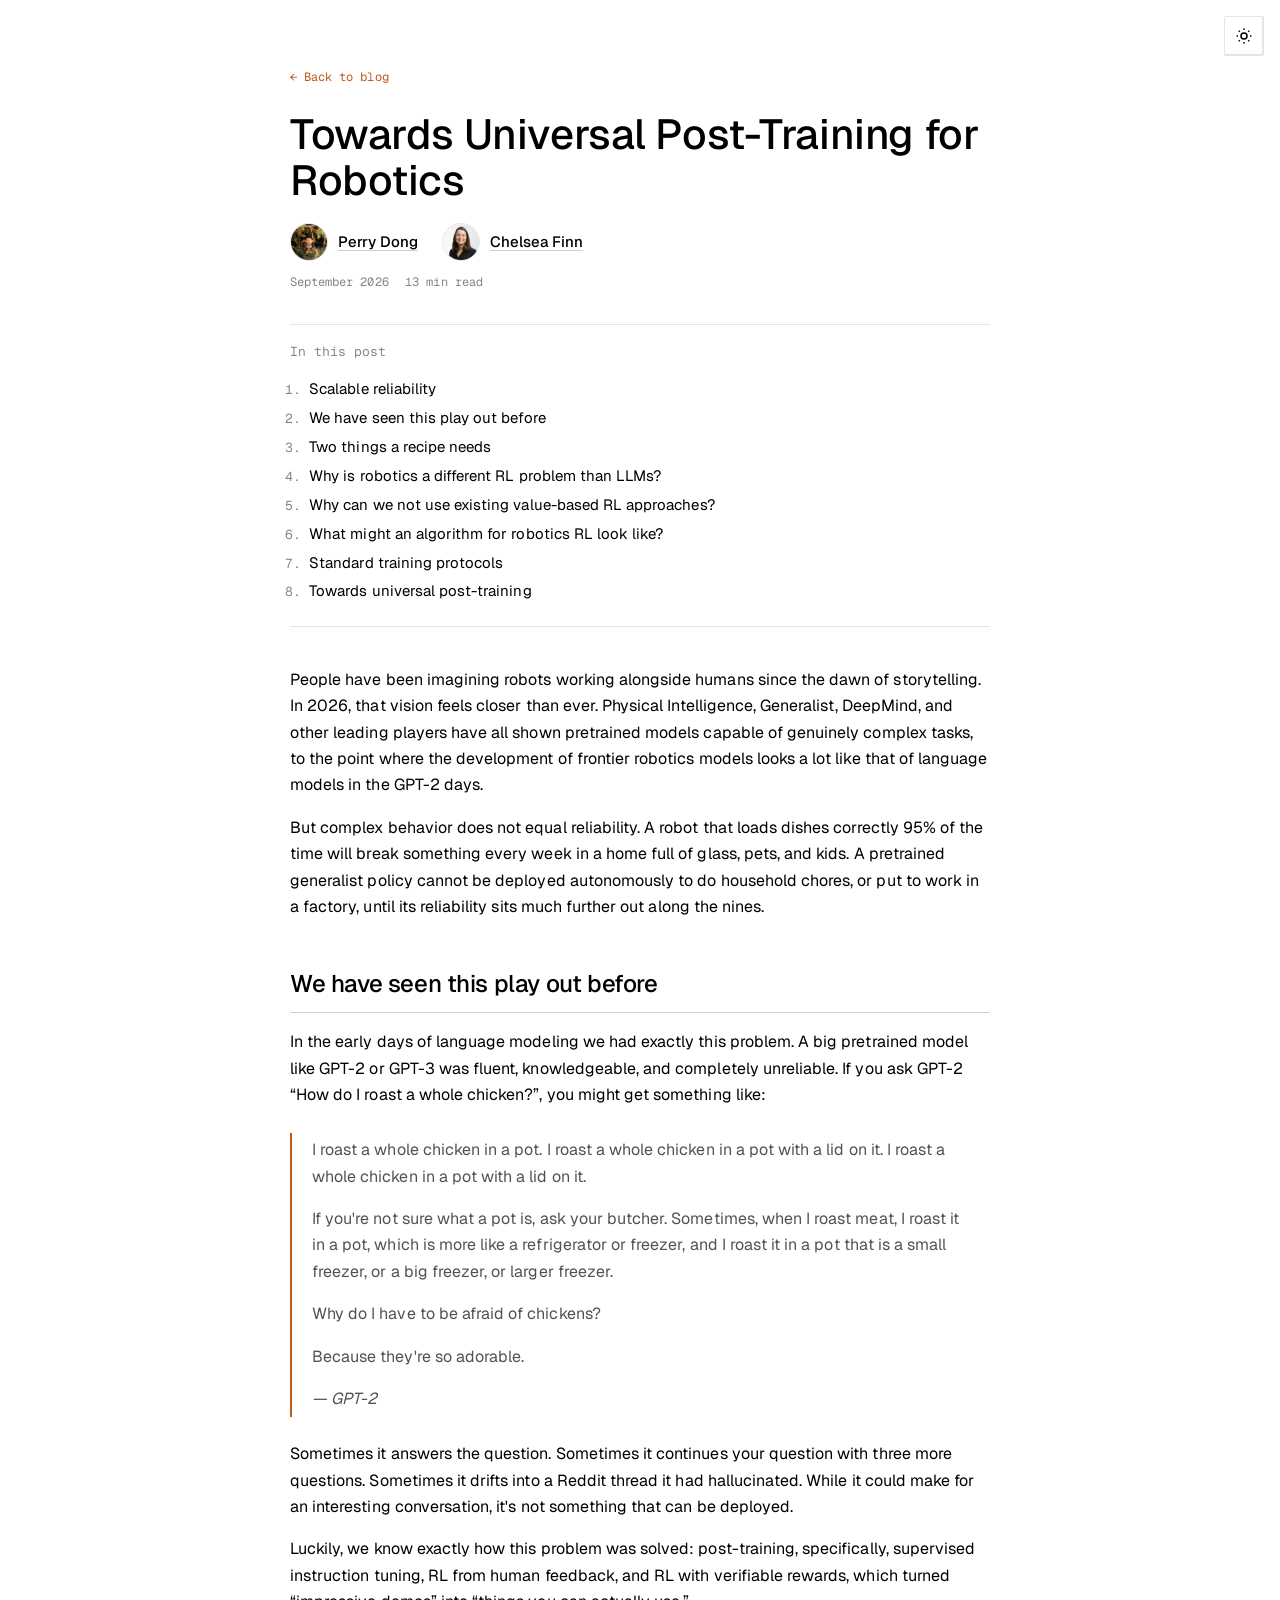
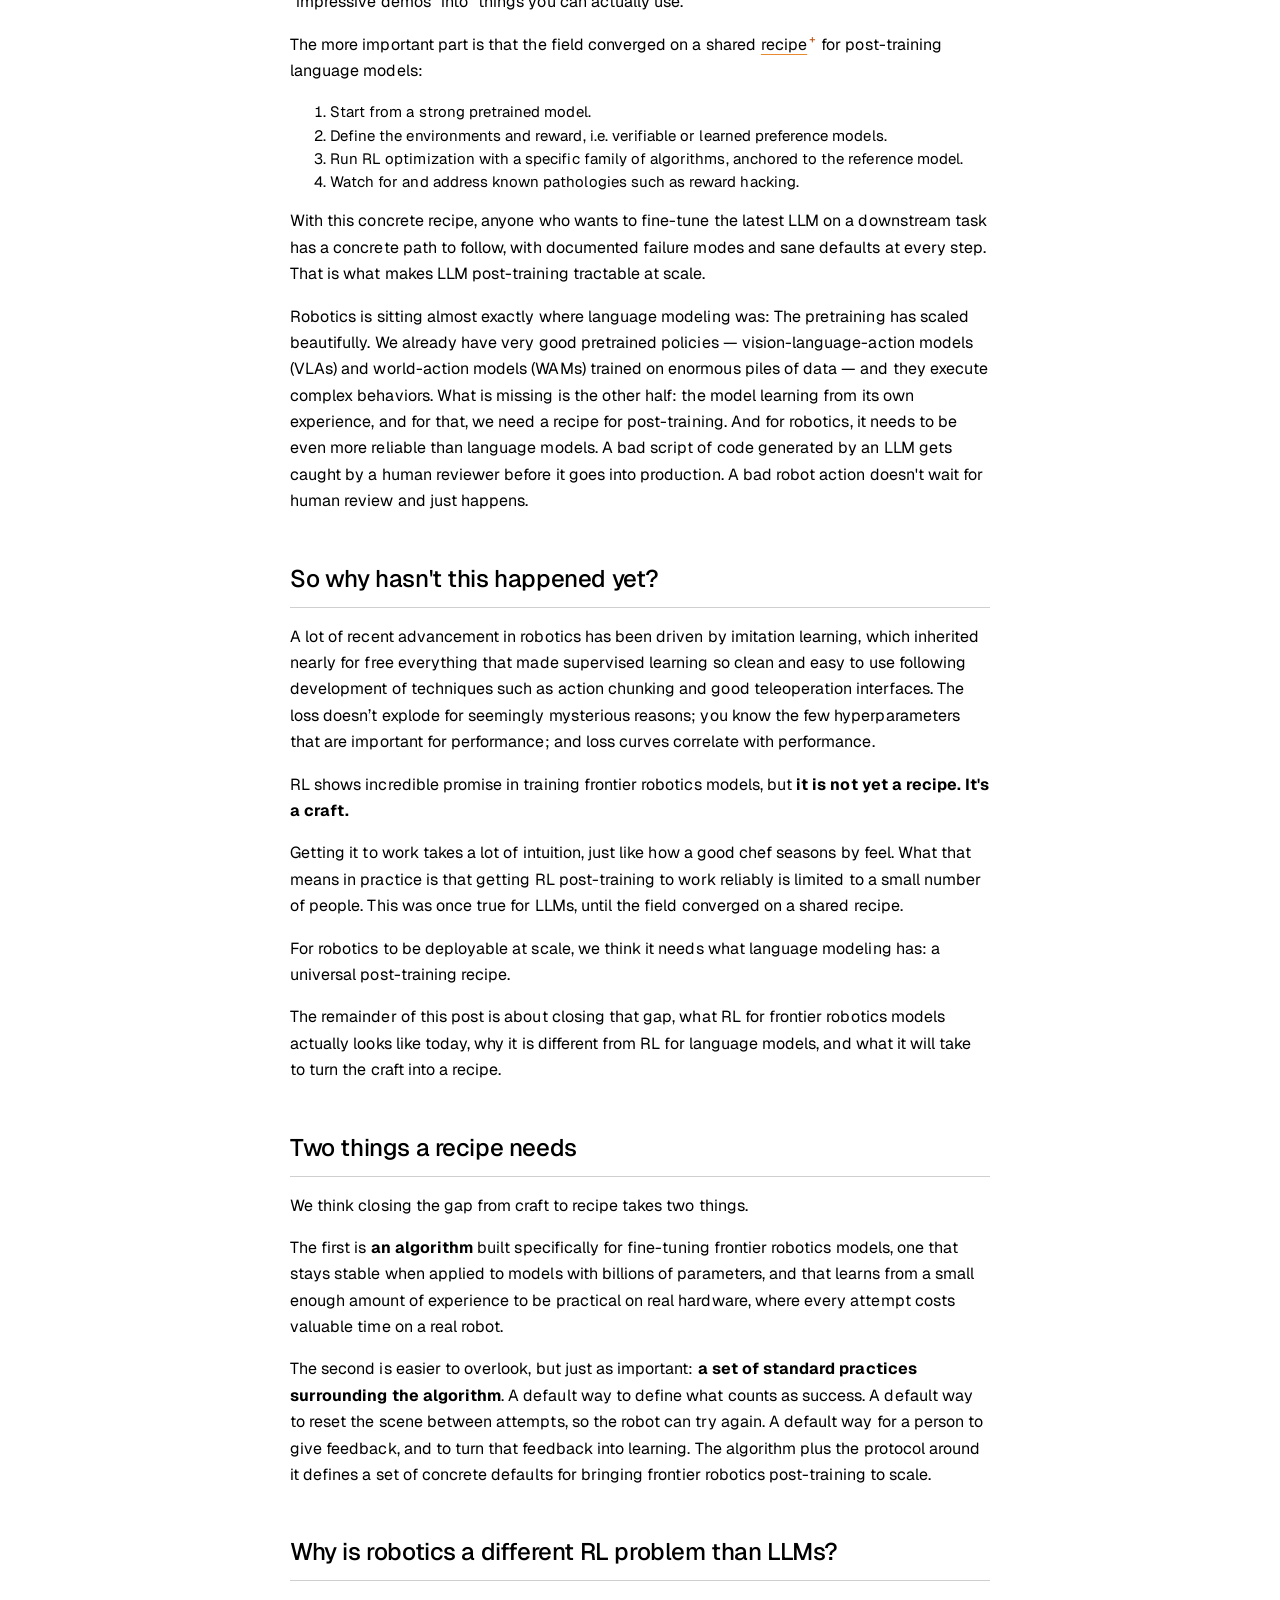
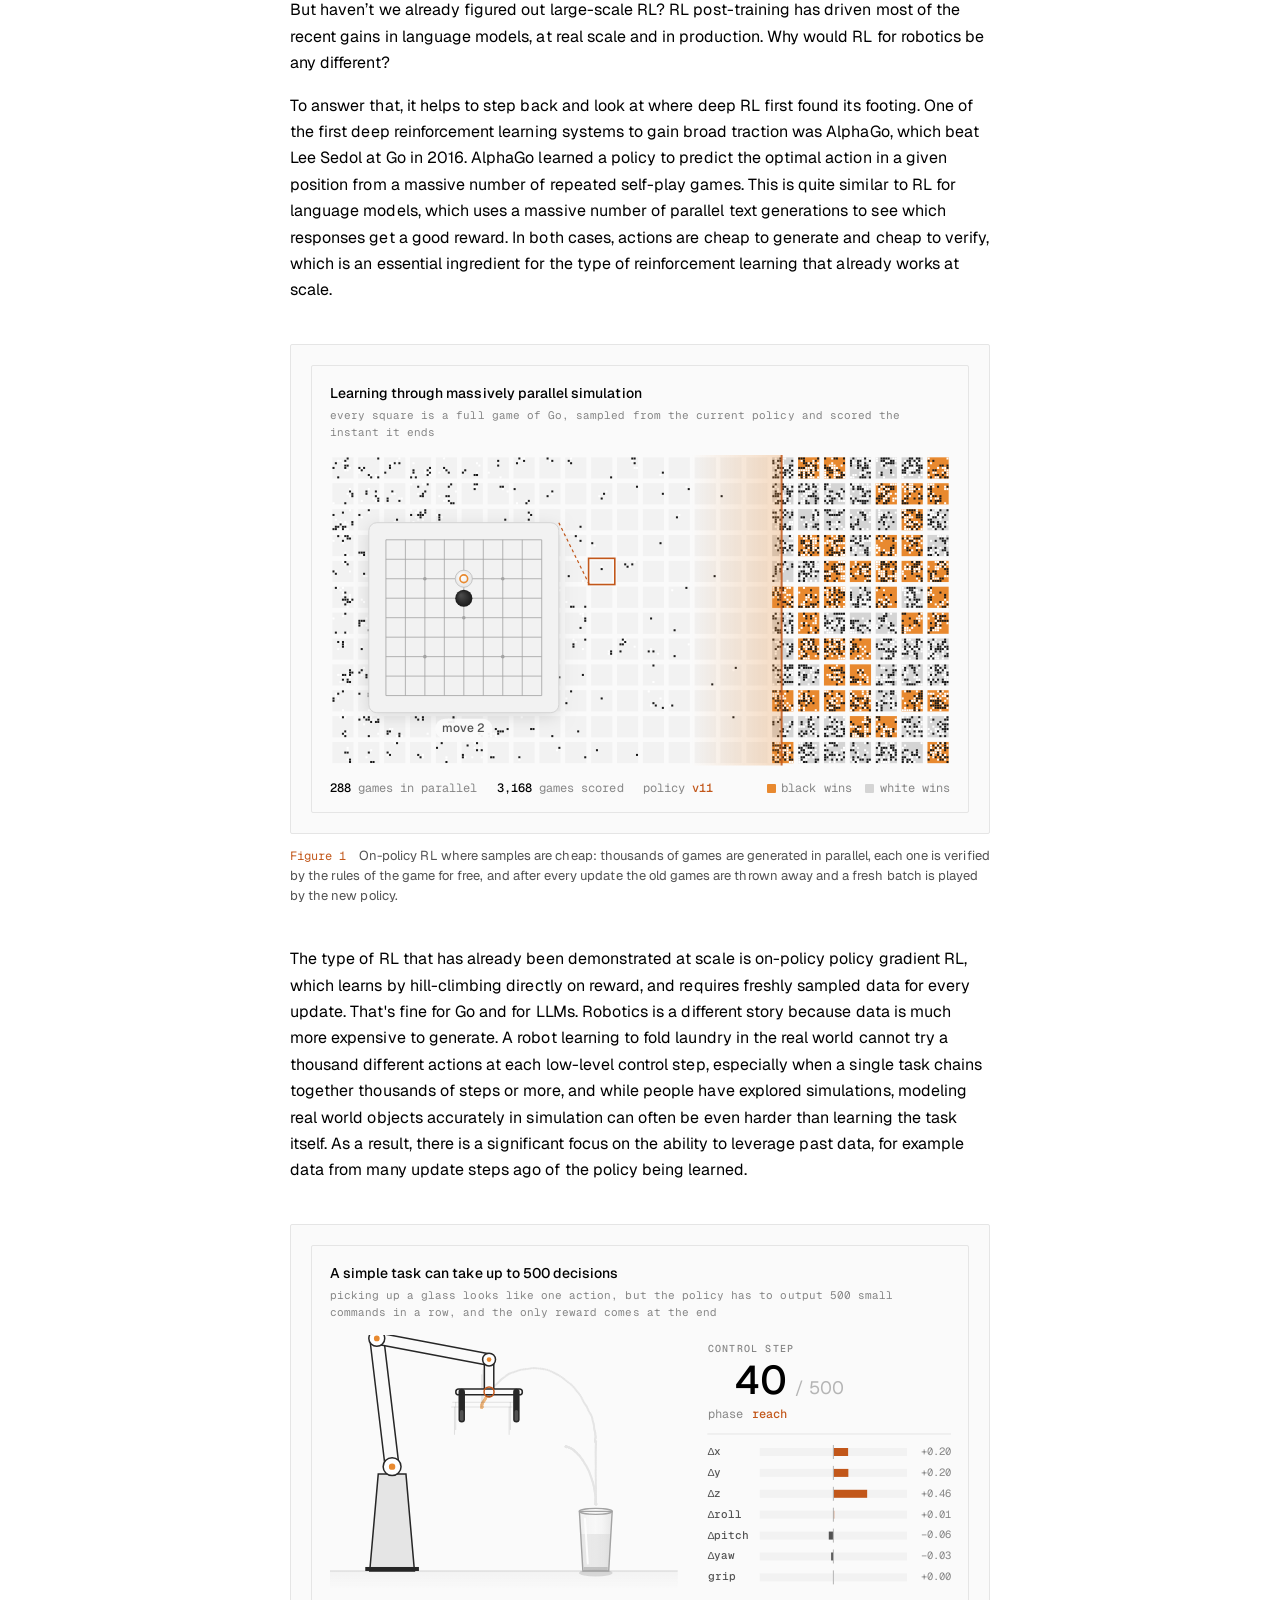
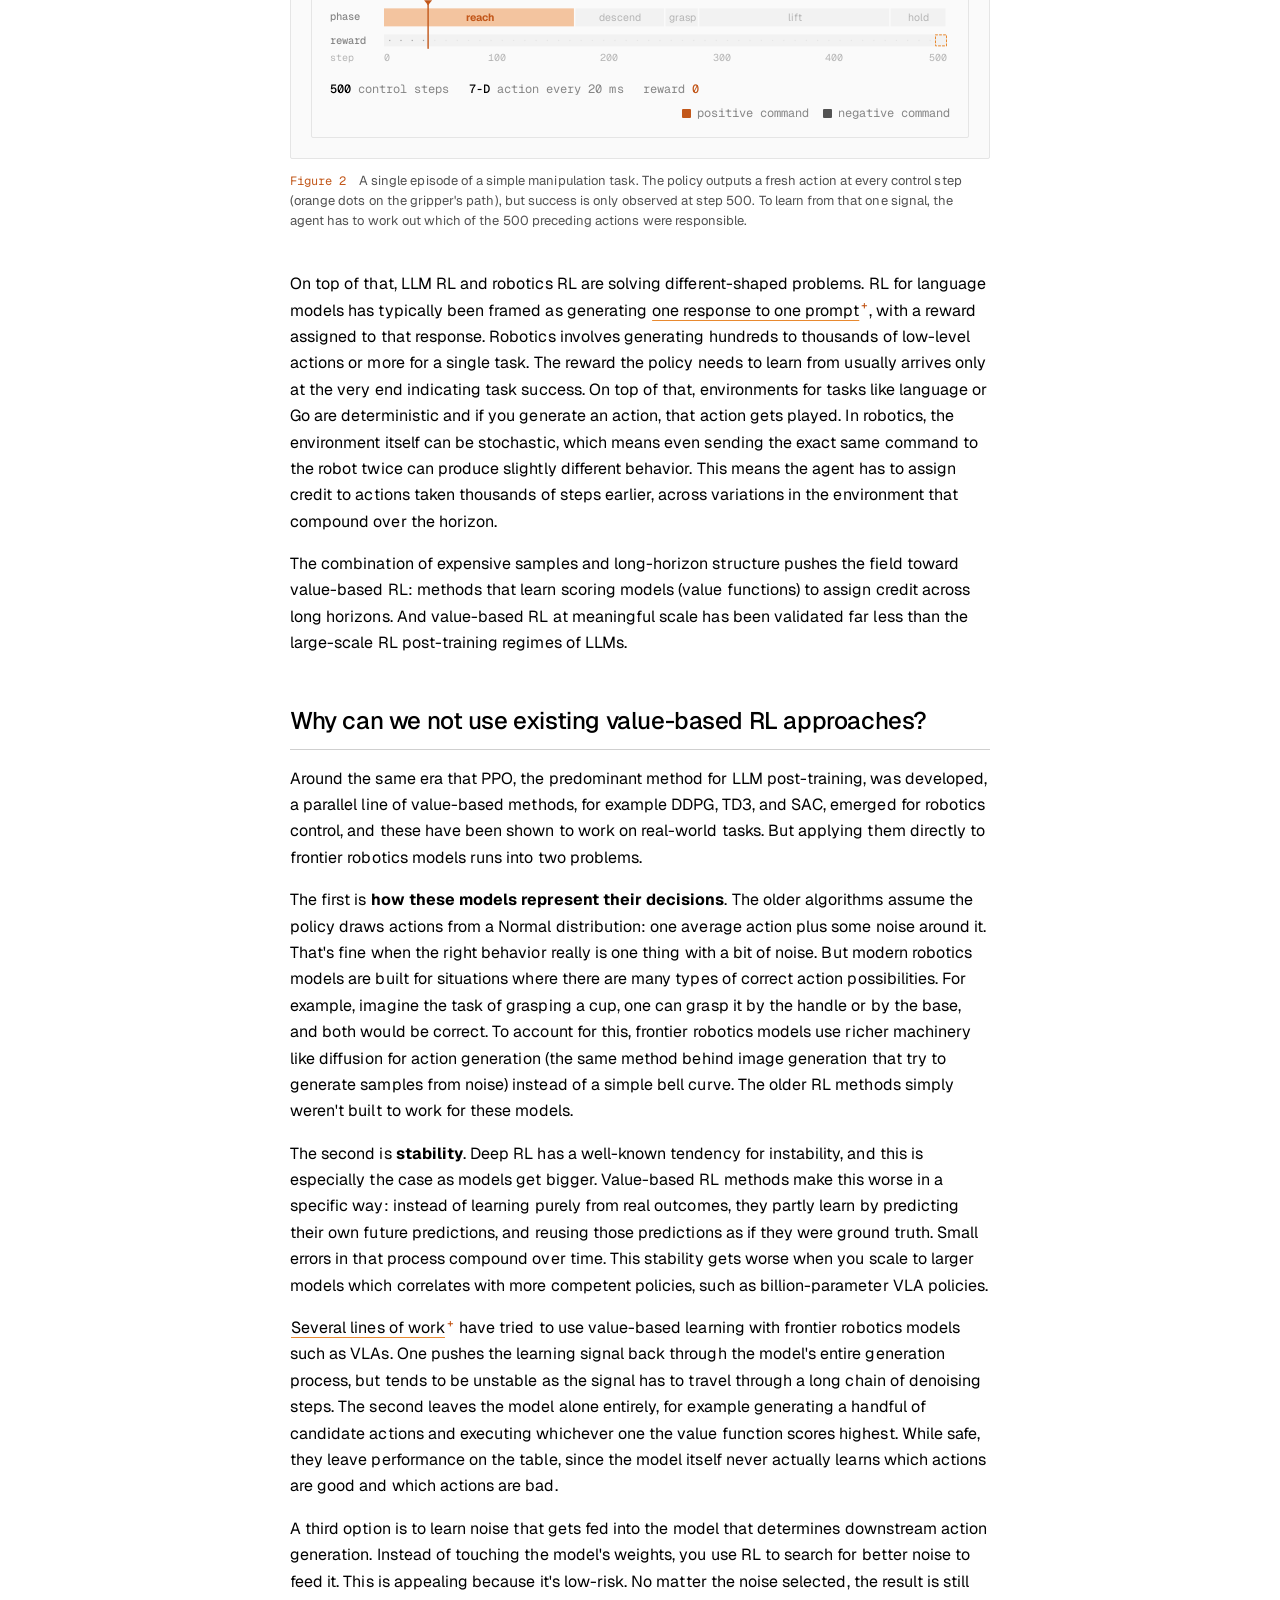
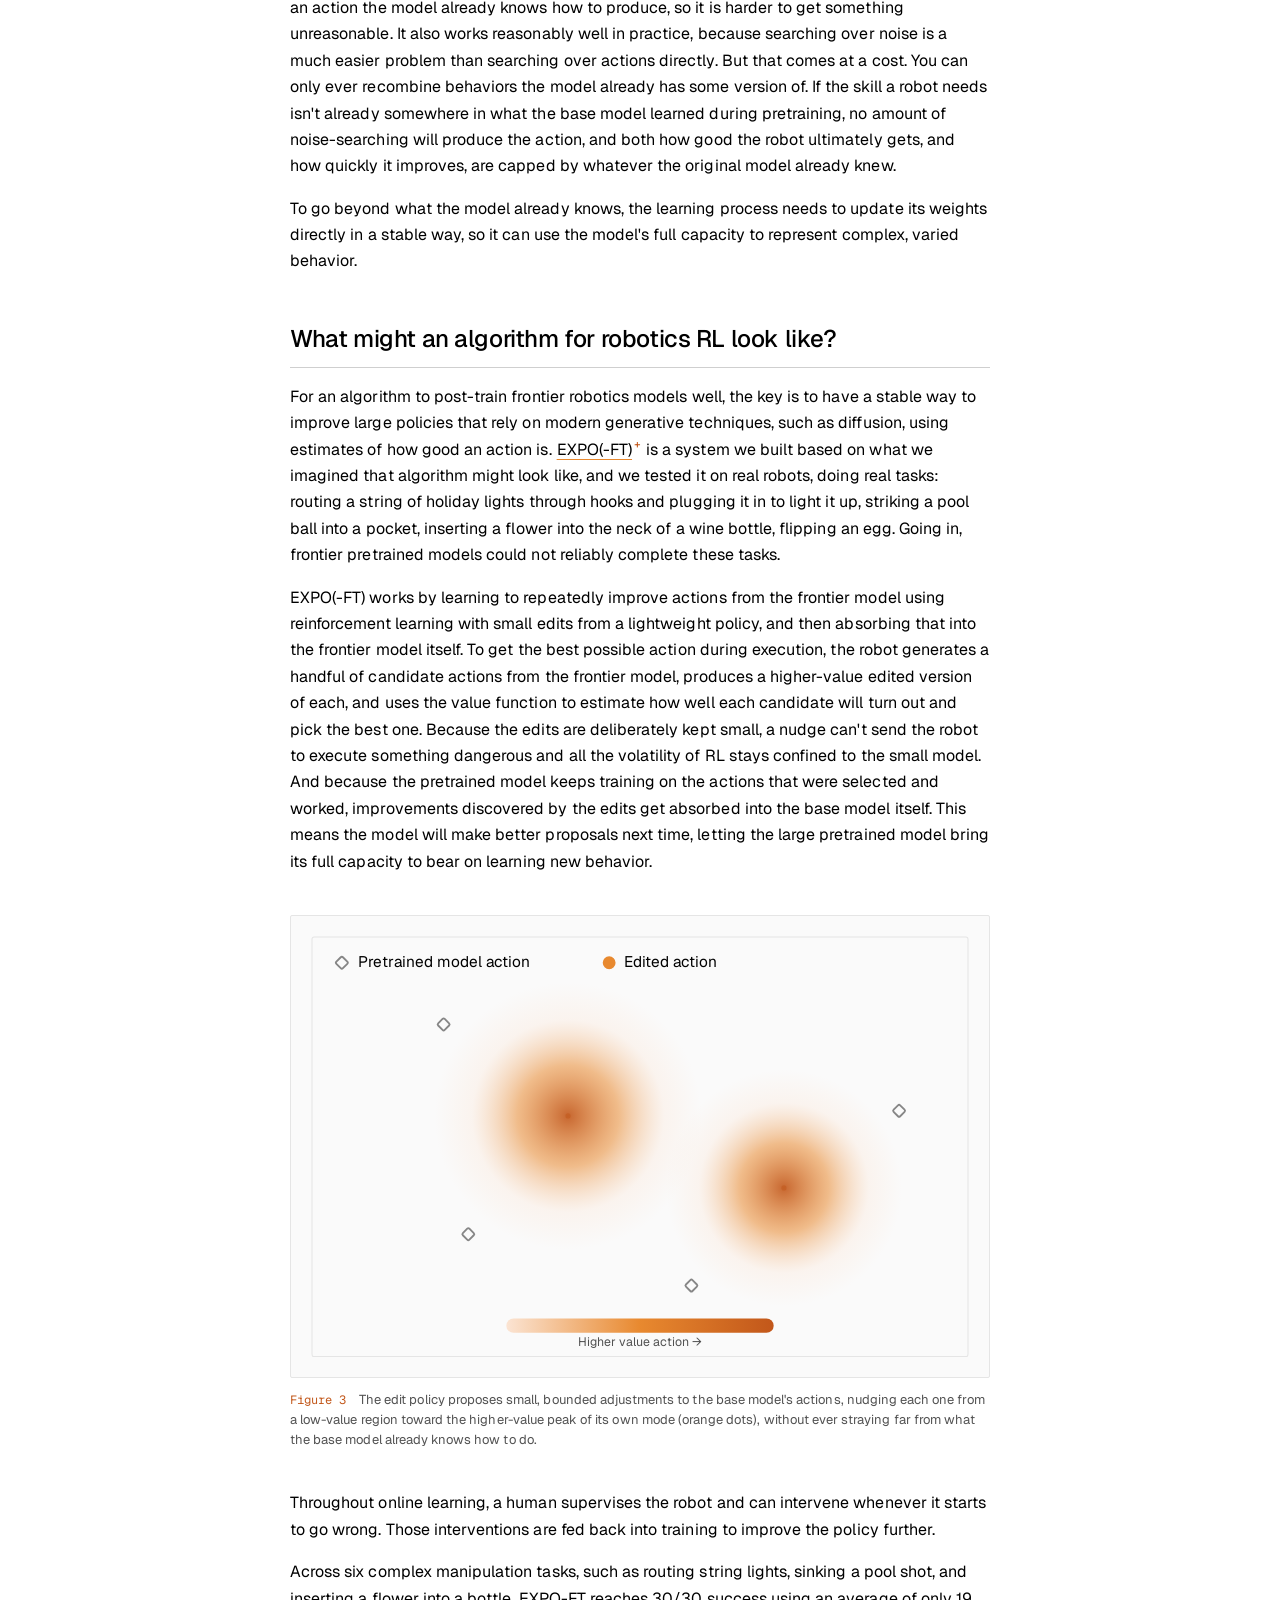
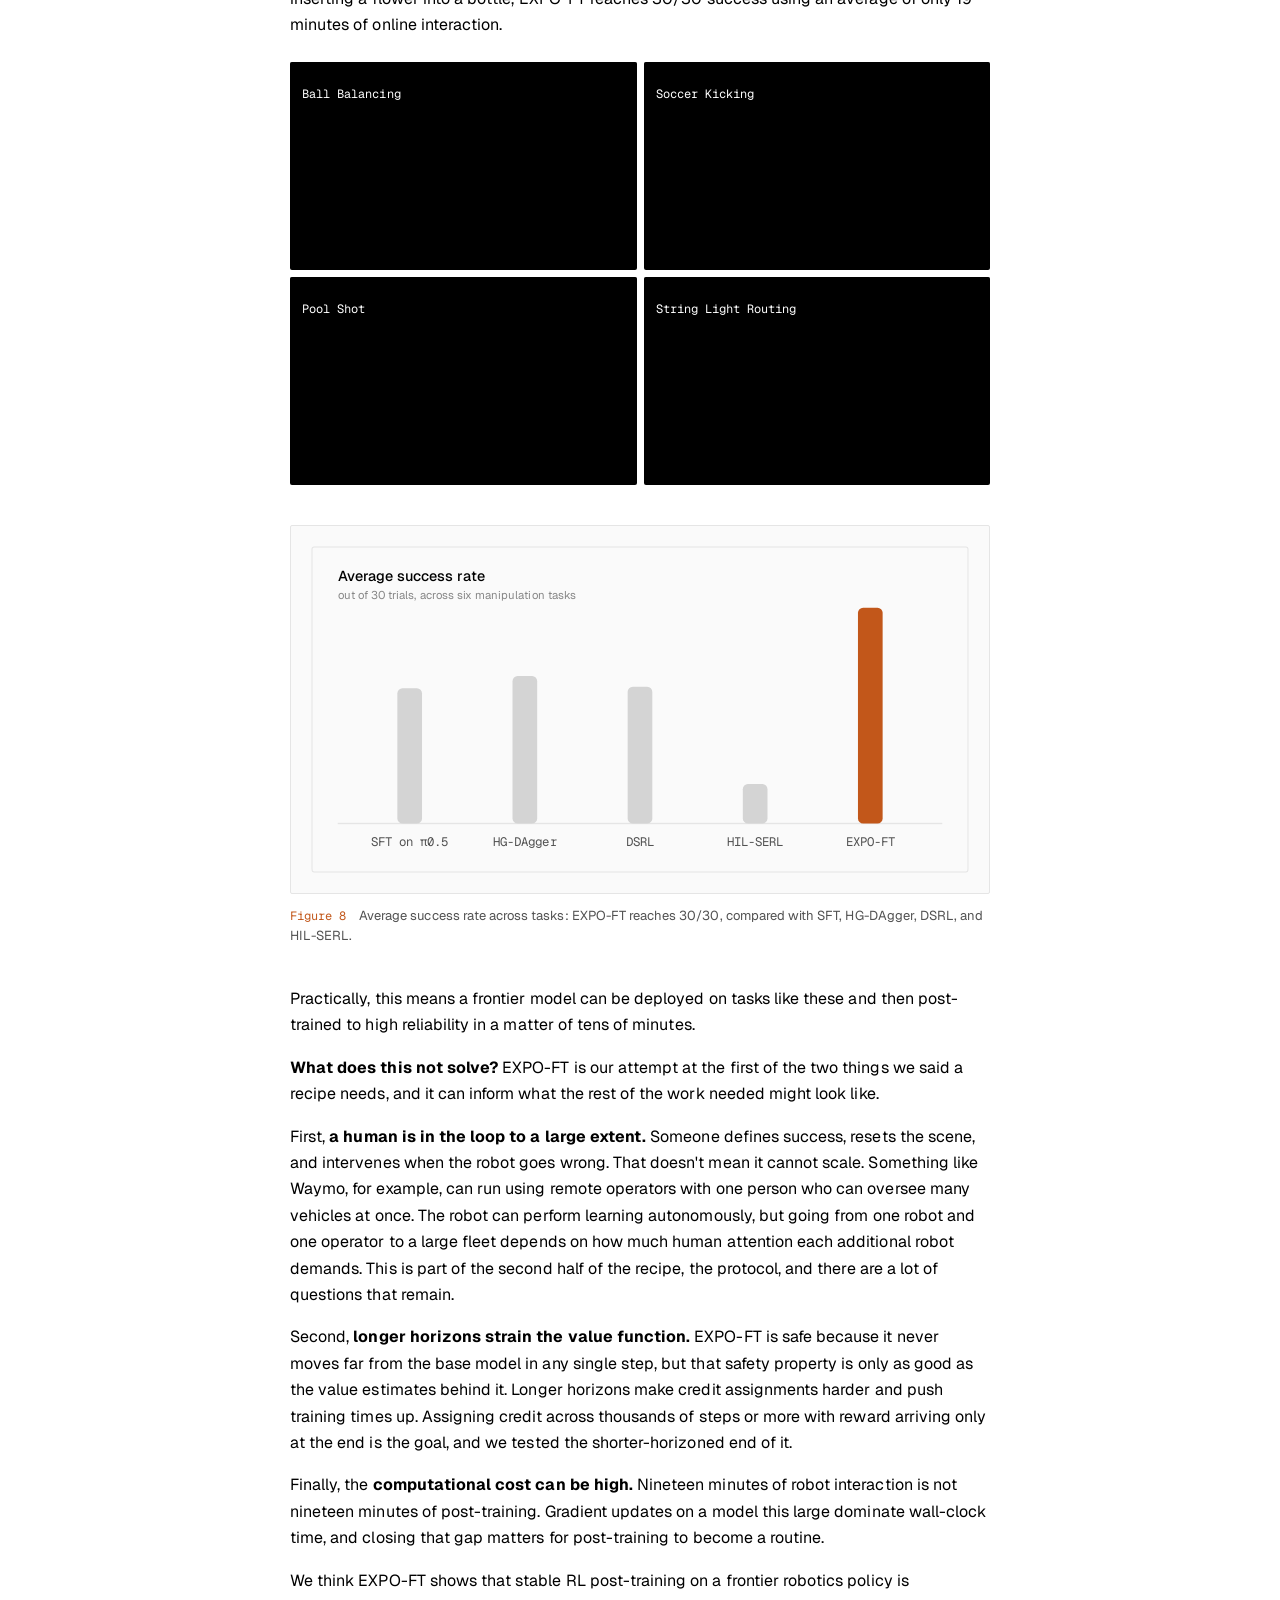
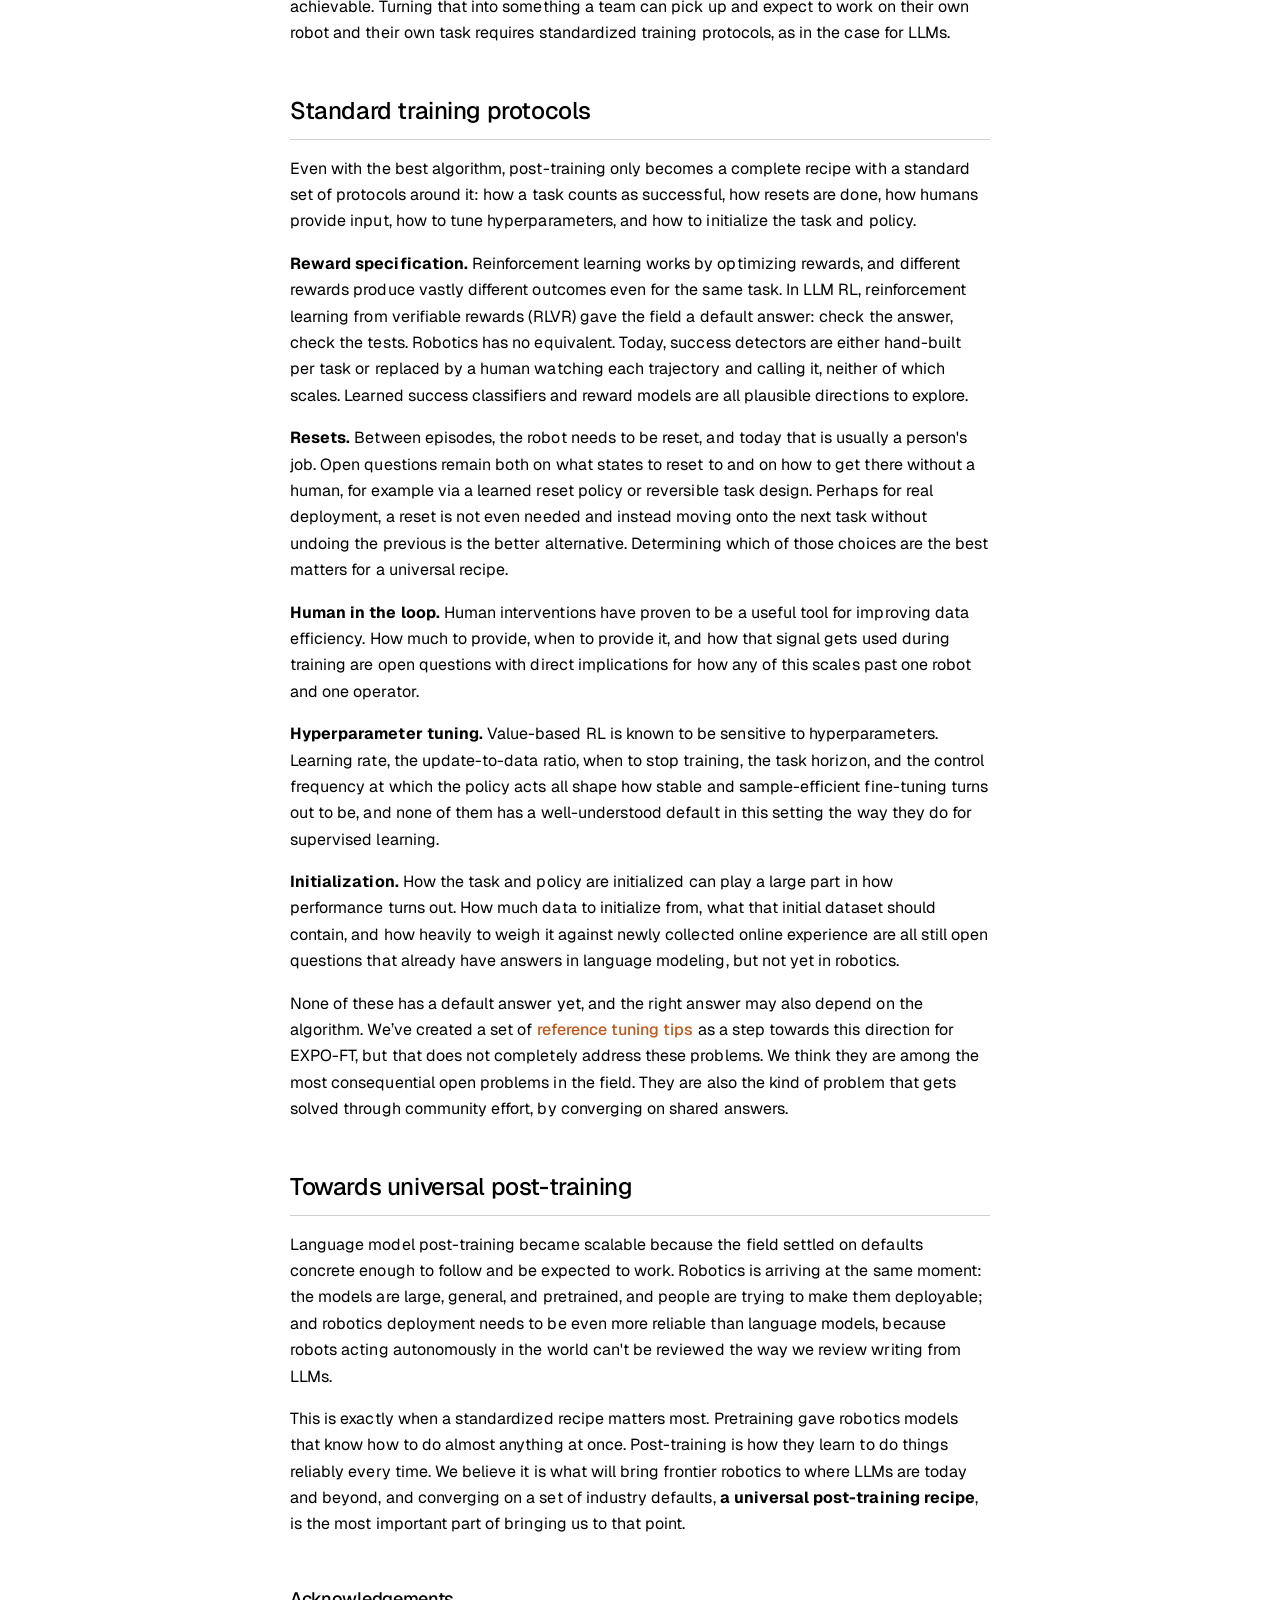
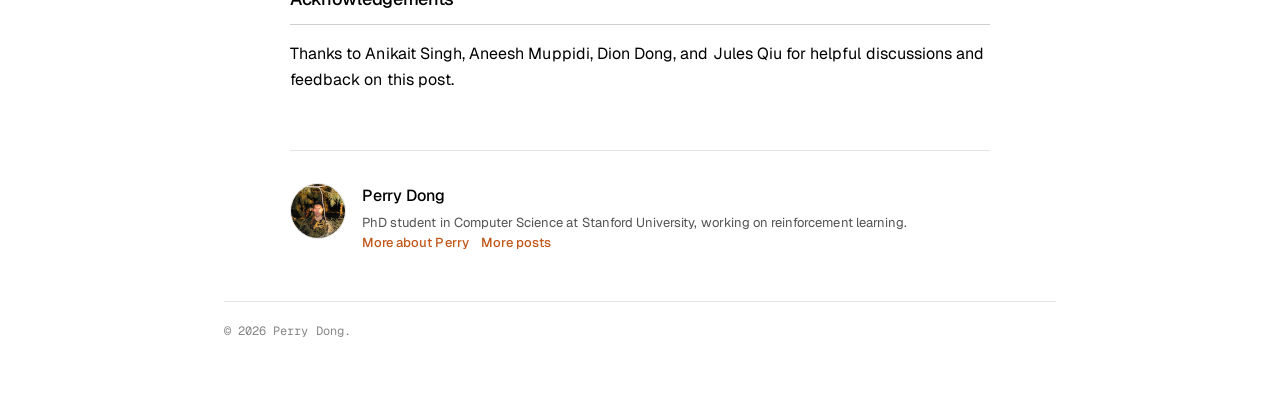
==== posts/post-training.html @ e33a799b "index.html" ====
<!DOCTYPE html>
<html lang="en">
<head>
<meta charset="UTF-8">
<meta name="viewport" content="width=device-width, initial-scale=1.0">
<title>Towards Universal Post-Training for Robotics — Perry Dong</title>
<meta name="description" content="Why robotics RL is a different problem than LLM RL, what EXPO-FT gets right and wrong, and what a universal post-training recipe for robotics needs. By Perry Dong, PhD student in Computer Science at Stanford University.">
<link rel="preconnect" href="https://fonts.googleapis.com">
<link rel="preconnect" href="https://fonts.gstatic.com" crossorigin>
<link href="https://fonts.googleapis.com/css2?family=Geist:wght@400;500;600&family=Geist+Mono:wght@400;500&display=swap" rel="stylesheet">
<link rel="stylesheet" href="../style.css">
<link rel="icon" href="../assets/favicon.svg" type="image/svg+xml">
</head>
<body>

<div class="reading-progress" id="reading-progress"></div>

<button id="theme-toggle" aria-label="Toggle dark mode" title="Toggle dark mode">
  <svg id="icon-sun" viewBox="0 0 24 24" fill="none" stroke="currentColor" stroke-width="2"><circle cx="12" cy="12" r="4"/><path d="M12 2v2M12 20v2M4.93 4.93l1.41 1.41M17.66 17.66l1.41 1.41M2 12h2M20 12h2M6.34 17.66l-1.41 1.41M19.07 4.93l-1.41 1.41"/></svg>
  <svg id="icon-moon" viewBox="0 0 24 24" fill="none" stroke="currentColor" stroke-width="2"><path d="M21 12.79A9 9 0 1 1 11.21 3 7 7 0 0 0 21 12.79Z"/></svg>
</button>

<button id="back-to-top" aria-label="Back to top" title="Back to top">
  <svg viewBox="0 0 24 24" fill="none" stroke="currentColor" stroke-width="2"><path d="M12 19V5M5 12l7-7 7 7"/></svg>
</button>

<div class="wrap">

  <main>
    <article class="post-page">
      <a href="../blog.html" class="back-link">&larr; Back to blog</a>
      <h1 class="post-title">Towards Universal Post-Training for Robotics</h1>

      <div class="post-meta">
        <div class="post-meta-authors">
          <a class="post-meta-author" href="../index.html">
            <img src="../perrydong.jpg" alt="Perry Dong" class="post-meta-avatar">
            <span class="post-meta-name">Perry Dong</span>
          </a>
          <a class="post-meta-author" href="https://ai.stanford.edu/~cbfinn/" target="_blank" rel="noopener">
            <img src="../figures/blog/post_training/chelsea_finn.jpg" alt="Chelsea Finn" class="post-meta-avatar">
            <span class="post-meta-name">Chelsea Finn</span>
          </a>
        </div>
        <p class="post-date">September 2026 <span class="post-readtime">13 min read</span></p>
      </div>

      <nav class="post-toc" aria-label="Table of contents">
        <p class="post-toc-title">In this post</p>
        <ol>
          <li><a href="#scalable-reliability">Scalable reliability</a></li>
          <li><a href="#seen-before">We have seen this play out before</a></li>
          <li><a href="#two-things">Two things a recipe needs</a></li>
          <li><a href="#different-rl-problem">Why is robotics a different RL problem than LLMs?</a></li>
          <li><a href="#value-based-rl">Why can we not use existing value-based RL approaches?</a></li>
          <li><a href="#algorithm">What might an algorithm for robotics RL look like?</a></li>
          <li><a href="#protocols">Standard training protocols</a></li>
          <li><a href="#towards-universal">Towards universal post-training</a></li>
        </ol>
      </nav>

      <p id="scalable-reliability">People have been imagining robots working alongside humans since the dawn of storytelling. In 2026, that vision feels closer than ever. Physical Intelligence, Generalist, DeepMind, and other leading players have all shown pretrained models capable of genuinely complex tasks, to the point where the development of frontier robotics models looks a lot like that of language models in the GPT-2 days.</p>

      <p>But complex behavior does not equal reliability. A robot that loads dishes correctly 95% of the time will break something every week in a home full of glass, pets, and kids. A pretrained generalist policy cannot be deployed autonomously to do household chores, or put to work in a factory, until its reliability sits much further out along the nines.</p>

      <h2 id="seen-before">We have seen this play out before</h2>

      <p>In the early days of language modeling we had exactly this problem. A big pretrained model like GPT-2 or GPT-3 was fluent, knowledgeable, and completely unreliable. If you ask GPT-2 &ldquo;How do I roast a whole chicken?&rdquo;, you might get something like:</p>

      <blockquote>
        <p>I roast a whole chicken in a pot. I roast a whole chicken in a pot with a lid on it. I roast a whole chicken in a pot with a lid on it.</p>
        <p>If you're not sure what a pot is, ask your butcher. Sometimes, when I roast meat, I roast it in a pot, which is more like a refrigerator or freezer, and I roast it in a pot that is a small freezer, or a big freezer, or larger freezer.</p>
        <p>Why do I have to be afraid of chickens?</p>
        <p>Because they're so adorable.</p>
        <p><cite>&mdash; GPT-2</cite></p>
      </blockquote>

      <p>Sometimes it answers the question. Sometimes it continues your question with three more questions. Sometimes it drifts into a Reddit thread it had hallucinated. While it could make for an interesting conversation, it's not something that can be deployed.</p>

      <p>Luckily, we know exactly how this problem was solved: post-training, specifically, supervised instruction tuning, RL from human feedback, and RL with verifiable rewards, which turned &ldquo;impressive demos&rdquo; into &ldquo;things you can actually use.&rdquo;</p>

      <div class="sidenote-wrap">
        <p>The more important part is that the field converged on a shared <button type="button" class="sidenote-ref" aria-expanded="false" aria-controls="sn-recipe">recipe</button> for post-training language models:</p>
        <aside class="sidenote" id="sn-recipe" aria-label="Side note: recipe">
          <div class="sidenote-inner">
            <div class="sidenote-body">
              <span class="sidenote-label">On &ldquo;recipe&rdquo;</span>
              <p>Think of it like a plug-and-play playbook that allows you to improve different models through post-training.</p>
            </div>
          </div>
        </aside>
      </div>

      <ol>
        <li>Start from a strong pretrained model.</li>
        <li>Define the environments and reward, i.e. verifiable or learned preference models.</li>
        <li>Run RL optimization with a specific family of algorithms, anchored to the reference model.</li>
        <li>Watch for and address known pathologies such as reward hacking.</li>
      </ol>

      <p>With this concrete recipe, anyone who wants to fine-tune the latest LLM on a downstream task has a concrete path to follow, with documented failure modes and sane defaults at every step. That is what makes LLM post-training tractable at scale.</p>

      <p>Robotics is sitting almost exactly where language modeling was: The pretraining has scaled beautifully. We already have very good pretrained policies &mdash; vision-language-action models (VLAs) and world-action models (WAMs) trained on enormous piles of data &mdash; and they execute complex behaviors. What is missing is the other half: the model learning from its own experience, and for that, we need a recipe for post-training. And for robotics, it needs to be even more reliable than language models. A bad script of code generated by an LLM gets caught by a human reviewer before it goes into production. A bad robot action doesn't wait for human review and just happens.</p>

      <h2 id="why-not-yet">So why hasn't this happened yet?</h2>

      <p>A lot of recent advancement in robotics has been driven by imitation learning, which inherited nearly for free everything that made supervised learning so clean and easy to use following development of techniques such as action chunking and good teleoperation interfaces. The loss doesn&rsquo;t explode for seemingly mysterious reasons; you know the few hyperparameters that are important for performance; and loss curves correlate with performance.</p>

      <p>RL shows incredible promise in training frontier robotics models, but <strong>it is not yet a recipe. It's a craft.</strong></p>

      <p>Getting it to work takes a lot of intuition, just like how a good chef seasons by feel. What that means in practice is that getting RL post-training to work reliably is limited to a small number of people. This was once true for LLMs, until the field converged on a shared recipe.</p>

      <p>For robotics to be deployable at scale, we think it needs what language modeling has: a universal post-training recipe.</p>

      <p>The remainder of this post is about closing that gap, what RL for frontier robotics models actually looks like today, why it is different from RL for language models, and what it will take to turn the craft into a recipe.</p>

      <h2 id="two-things">Two things a recipe needs</h2>

      <p>We think closing the gap from craft to recipe takes two things.</p>

      <p>The first is <strong>an algorithm</strong> built specifically for fine-tuning frontier robotics models, one that stays stable when applied to models with billions of parameters, and that learns from a small enough amount of experience to be practical on real hardware, where every attempt costs valuable time on a real robot.</p>

      <p>The second is easier to overlook, but just as important: <strong>a set of standard practices surrounding the algorithm</strong>. A default way to define what counts as success. A default way to reset the scene between attempts, so the robot can try again. A default way for a person to give feedback, and to turn that feedback into learning. The algorithm plus the protocol around it defines a set of concrete defaults for bringing frontier robotics post-training to scale.</p>

      <h2 id="different-rl-problem">Why is robotics a different RL problem than LLMs?</h2>

      <p>But haven&rsquo;t we already figured out large-scale RL? RL post-training has driven most of the recent gains in language models, at real scale and in production. Why would RL for robotics be any different?</p>

      <p>To answer that, it helps to step back and look at where deep RL first found its footing. One of the first deep reinforcement learning systems to gain broad traction was AlphaGo, which beat Lee Sedol at Go in 2016. AlphaGo learned a policy to predict the optimal action in a given position from a massive number of repeated self-play games. This is quite similar to RL for language models, which uses a massive number of parallel text generations to see which responses get a good reward. In both cases, actions are cheap to generate and cheap to verify, which is an essential ingredient for the type of reinforcement learning that already works at scale.</p>

      <figure>
        <div class="figure-card selfplay-figure">
          <div class="selfplay-panel">
            <div class="selfplay-head">
              <span class="selfplay-title">Learning through massively parallel simulation</span>
              <span class="selfplay-subtitle">every square is a full game of Go, sampled from the current policy and scored the instant it ends</span>
            </div>
            <div class="selfplay-stage" role="img" aria-label="Animation of 288 Go boards playing in parallel. Stones fill each board, each finished game flashes as it is scored, and a policy-update sweep clears the boards so the next batch is played by the updated policy. One board is magnified to show the individual game.">
              <canvas class="selfplay-base"></canvas>
              <canvas class="selfplay-overlay"></canvas>
            </div>
            <div class="selfplay-stats">
              <span class="selfplay-stat"><b data-stat="parallel">288</b> games in parallel</span>
              <span class="selfplay-stat"><b data-stat="done">0</b> games scored</span>
              <span class="selfplay-stat">policy <b data-stat="version">v0</b></span>
              <span class="selfplay-legend">
                <i class="selfplay-swatch selfplay-swatch-b"></i>black wins
                <i class="selfplay-swatch selfplay-swatch-w"></i>white wins
              </span>
            </div>
          </div>
        </div>
        <figcaption>On-policy RL where samples are cheap: thousands of games are generated in parallel, each one is verified by the rules of the game for free, and after every update the old games are thrown away and a fresh batch is played by the new policy.</figcaption>
      </figure>

      <p>The type of RL that has already been demonstrated at scale is on-policy policy gradient RL, which learns by hill-climbing directly on reward, and requires freshly sampled data for every update. That's fine for Go and for LLMs. Robotics is a different story because data is much more expensive to generate. A robot learning to fold laundry in the real world cannot try a thousand different actions at each low-level control step, especially when a single task chains together thousands of steps or more, and while people have explored simulations, modeling real world objects accurately in simulation can often be even harder than learning the task itself. As a result, there is a significant focus on the ability to leverage past data, for example data from many update steps ago of the policy being learned.</p>

      <figure>
        <div class="figure-card horizon-figure">
          <div class="selfplay-panel">
            <div class="selfplay-head">
              <span class="selfplay-title">A simple task can take up to 500 decisions</span>
              <span class="selfplay-subtitle">picking up a glass looks like one action, but the policy has to output 500 small commands in a row, and the only reward comes at the end</span>
            </div>
            <div class="selfplay-stage" role="img" aria-label="Animation of a robot arm picking up and holding a glass over 500 control steps. Each step is a dot on the gripper's path. Below it, a timeline splits the episode into reach, descend, grasp, lift and hold. The reward stays at zero for 499 steps and becomes +1 only at step 500, and then a highlight travels back across all 500 steps to show how far credit has to be assigned.">
              <canvas></canvas>
            </div>
            <div class="selfplay-stats">
              <span class="selfplay-stat"><b>500</b> control steps</span>
              <span class="selfplay-stat"><b>7-D</b> action every 20 ms</span>
              <span class="selfplay-stat">reward <b data-stat="reward">0</b></span>
              <span class="selfplay-legend">
                <i class="selfplay-swatch horizon-swatch-pos"></i>positive command
                <i class="selfplay-swatch horizon-swatch-neg"></i>negative command
              </span>
            </div>
          </div>
        </div>
        <figcaption>A single episode of a simple manipulation task. The policy outputs a fresh action at every control step (orange dots on the gripper's path), but success is only observed at step 500. To learn from that one signal, the agent has to work out which of the 500 preceding actions were responsible.</figcaption>
      </figure>

      <div class="sidenote-wrap">
        <p>On top of that, LLM RL and robotics RL are solving different-shaped problems. RL for language models has typically been framed as generating <button type="button" class="sidenote-ref" aria-expanded="false" aria-controls="sn-one-response">one response to one prompt</button>, with a reward assigned to that response. Robotics involves generating hundreds to thousands of low-level actions or more for a single task. The reward the policy needs to learn from usually arrives only at the very end indicating task success. On top of that, environments for tasks like language or Go are deterministic and if you generate an action, that action gets played. In robotics, the environment itself can be stochastic, which means even sending the exact same command to the robot twice can produce slightly different behavior. This means the agent has to assign credit to actions taken thousands of steps earlier, across variations in the environment that compound over the horizon.</p>
        <aside class="sidenote" id="sn-one-response" aria-label="Side note: one response to one prompt">
          <div class="sidenote-inner">
            <div class="sidenote-body">
              <span class="sidenote-label">On &ldquo;one response&rdquo;</span>
              <p>Though recent agentic tasks/tool use are getting quite a bit longer.</p>
            </div>
          </div>
        </aside>
      </div>

      <p>The combination of expensive samples and long-horizon structure pushes the field toward value-based RL: methods that learn scoring models (value functions) to assign credit across long horizons. And value-based RL at meaningful scale has been validated far less than the large-scale RL post-training regimes of LLMs.</p>

      <h2 id="value-based-rl">Why can we not use existing value-based RL approaches?</h2>

      <p>Around the same era that PPO, the predominant method for LLM post-training, was developed, a parallel line of value-based methods, for example DDPG, TD3, and SAC, emerged for robotics control, and these have been shown to work on real-world tasks. But applying them directly to frontier robotics models runs into two problems.</p>

      <p>The first is <strong>how these models represent their decisions</strong>. The older algorithms assume the policy draws actions from a Normal distribution: one average action plus some noise around it. That's fine when the right behavior really is one thing with a bit of noise. But modern robotics models are built for situations where there are many types of correct action possibilities. For example, imagine the task of grasping a cup, one can grasp it by the handle or by the base, and both would be correct. To account for this, frontier robotics models use richer machinery like diffusion for action generation (the same method behind image generation that try to generate samples from noise) instead of a simple bell curve. The older RL methods simply weren't built to work for these models.</p>

      <p>The second is <strong>stability</strong>. Deep RL has a well-known tendency for instability, and this is especially the case as models get bigger. Value-based RL methods make this worse in a specific way: instead of learning purely from real outcomes, they partly learn by predicting their own future predictions, and reusing those predictions as if they were ground truth. Small errors in that process compound over time. This stability gets worse when you scale to larger models which correlates with more competent policies, such as billion-parameter VLA policies.</p>

      <div class="sidenote-wrap">
        <p><button type="button" class="sidenote-ref" aria-expanded="false" aria-controls="sn-prior-work">Several lines of work</button> have tried to use value-based learning with frontier robotics models such as VLAs. One pushes the learning signal back through the model's entire generation process, but tends to be unstable as the signal has to travel through a long chain of denoising steps. The second leaves the model alone entirely, for example generating a handful of candidate actions and executing whichever one the value function scores highest. While safe, they leave performance on the table, since the model itself never actually learns which actions are good and which actions are bad.</p>
        <aside class="sidenote sidenote--wide" id="sn-prior-work" aria-label="Side note: prior work">
          <div class="sidenote-inner">
            <div class="sidenote-body">
              <span class="sidenote-label">A more technical discussion</span>
              <p>Expressive policy classes such as diffusion and flow models can capture complex, multi-modal behavior distributions, which has made them attractive for pretraining frontier robotics policies. The central challenge to finetuning them with reinforcement learning is how to improve them using a learned value function. Prior approaches fall broadly into four categories: backpropagating value gradients through the diffusion process, sampling multiple actions and selecting the one with the highest value, guiding the denoising process toward high-value actions, and steering the policy in its noise space.</p>
              <p>The most direct way to use a <em>Q</em>-function for policy improvement is to backpropagate the <em>Q</em>-value into the policy parameters, as in DDPG-style methods (Fujimoto et al., 2018; Haarnoja et al., 2018). Wang et al. (2022) apply this technique to diffusion policies, but backpropagating through the full denoising chain becomes expensive and can be unstable as the number of denoising steps grows. Ding and Jin (2024) and Park et al. (2025) address this by distilling the multi-step policy into a one- or two-step policy that is trained against the <em>Q</em>-function, trading some expressivity for tractable gradients.</p>
              <p>A simple, gradient-free alternative is to sample several candidate actions from the policy and choose the one with the highest <em>Q</em>-value. EMaQ (Ghasemipour et al., 2021) does this with a MADE (Germain et al., 2015) behavior model, and SfBC (Chen et al., 2022) generalizes the hard max to a softmax over candidates. IDQL (Hansen-Estruch et al., 2023) and He et al. (2024) pair diffusion policies with this selection rule for online action sampling, but learn the <em>Q</em>-function with an implicit <em>Q</em>-learning objective, so that TD targets do not use policy samples. These methods are stable, but the underlying policy is never itself updated to maximize value, so improvement is limited to the best action the base policy already proposes.</p>
              <p>Another line of work uses the <em>Q</em>-function to guide intermediate denoising steps toward high-value actions. Psenka et al. (2023) and Fang et al. (2024) use action gradients &nabla;<sub><em>a</em></sub><em>Q</em>(<em>s</em>, <em>a</em>) to directly supervise the denoising steps. These methods often need careful regularization and are prone to instability because it is changing the denoising process itself. A more recent approach keeps the pre-trained diffusion policy frozen and steers it through its input noise. Wagenmaker et al. (2025) learn a policy over the noise to guide the denoising process toward high-reward behaviors. Steering avoids backpropagating through the diffusion model, but it can only reach behaviors the frozen policy can already produce, and exploring in the noise space can require many environment samples.</p>
            </div>
          </div>
        </aside>
      </div>

      <p>A third option is to learn noise that gets fed into the model that determines downstream action generation. Instead of touching the model's weights, you use RL to search for better noise to feed it. This is appealing because it's low-risk. No matter the noise selected, the result is still an action the model already knows how to produce, so it is harder to get something unreasonable. It also works reasonably well in practice, because searching over noise is a much easier problem than searching over actions directly. But that comes at a cost. You can only ever recombine behaviors the model already has some version of. If the skill a robot needs isn't already somewhere in what the base model learned during pretraining, no amount of noise-searching will produce the action, and both how good the robot ultimately gets, and how quickly it improves, are capped by whatever the original model already knew.</p>

      <p>To go beyond what the model already knows, the learning process needs to update its weights directly in a stable way, so it can use the model's full capacity to represent complex, varied behavior.</p>

      <h2 id="algorithm">What might an algorithm for robotics RL look like?</h2>

      <div class="sidenote-wrap">
        <p>For an algorithm to post-train frontier robotics models well, the key is to have a stable way to improve large policies that rely on modern generative techniques, such as diffusion, using estimates of how good an action is. <button type="button" class="sidenote-ref" aria-expanded="false" aria-controls="sn-expo">EXPO(-FT)</button> is a system we built based on what we imagined that algorithm might look like, and we tested it on real robots, doing real tasks: routing a string of holiday lights through hooks and plugging it in to light it up, striking a pool ball into a pocket, inserting a flower into the neck of a wine bottle, flipping an egg. Going in, frontier pretrained models could not reliably complete these tasks.</p>
        <aside class="sidenote" id="sn-expo" aria-label="Side note: EXPO papers">
          <div class="sidenote-inner">
            <div class="sidenote-body">
              <span class="sidenote-label">The EXPO papers</span>
              <p><a href="https://arxiv.org/abs/2507.07986">EXPO</a>: sample-efficient online reinforcement learning for expressive policies, pairing a base policy trained with imitation and a lightweight edit policy that shifts actions toward higher value.</p>
              <p><a href="https://arxiv.org/abs/2605.25477">EXPO-FT</a>: a framework for reinforcement learning fine-tuning of pretrained vision-language-action models on real robots using EXPO.</p>
              <p><a href="https://arxiv.org/abs/2609.18207">Real-Time EXPO-FT</a>: EXPO-FT for real-time execution by decoupling slow pretrained model action generation from fast, reactive editing for fast control and dynamic tasks.</p>
            </div>
          </div>
        </aside>
      </div>

      <p>EXPO(-FT) works by learning to repeatedly improve actions from the frontier model using reinforcement learning with small edits from a lightweight policy, and then absorbing that into the frontier model itself. To get the best possible action during execution, the robot generates a handful of candidate actions from the frontier model, produces a higher-value edited version of each, and uses the value function to estimate how well each candidate will turn out and pick the best one. Because the edits are deliberately kept small, a nudge can't send the robot to execute something dangerous and all the volatility of RL stays confined to the small model. And because the pretrained model keeps training on the actions that were selected and worked, improvements discovered by the edits get absorbed into the base model itself. This means the model will make better proposals next time, letting the large pretrained model bring its full capacity to bear on learning new behavior.</p>

      <figure>
        <div class="figure-card qfunc-figure">
        <svg class="qfunc-svg" viewBox="0 0 640 410" role="img" aria-label="Animation of two modes of a Q-function, with a horizontal key indicating increasing Q value. Base actions sampled near each mode start in a low-value region, and are repeatedly nudged by the edit policy toward the higher-value peak of their own mode.">
          <rect x="1" y="1" width="638" height="408" rx="2" fill="#fafafa" stroke="#e5e5e5" stroke-width="1"/>

          <defs>
            <radialGradient id="qHeat" cx="50%" cy="50%" r="50%">
              <stop offset="0%" stop-color="#c2571a" stop-opacity="0.9"/>
              <stop offset="38%" stop-color="#e8892f" stop-opacity="0.55"/>
              <stop offset="72%" stop-color="#fbe4d3" stop-opacity="0.3"/>
              <stop offset="100%" stop-color="#fbe4d3" stop-opacity="0"/>
            </radialGradient>
            <linearGradient id="qHeatBar" x1="0%" y1="0%" x2="100%" y2="0%">
              <stop offset="0%" stop-color="#fbe4d3"/>
              <stop offset="50%" stop-color="#e8892f"/>
              <stop offset="100%" stop-color="#c2571a"/>
            </linearGradient>
            <marker id="qArrowHead" viewBox="0 0 10 10" refX="8" refY="5" markerWidth="6.5" markerHeight="6.5" orient="auto-start-reverse">
              <path d="M0,0 L10,5 L0,10 z" class="q-arrowhead-path"/>
            </marker>
          </defs>

          <!-- Mode A: warm value glow -->
          <circle cx="250" cy="175" r="130" fill="url(#qHeat)"/>
          <circle cx="250" cy="175" r="2.5" class="q-peak"/>

          <!-- Mode B: warm value glow -->
          <circle cx="460" cy="245" r="115" fill="url(#qHeat)"/>
          <circle cx="460" cy="245" r="2.5" class="q-peak"/>

          <!-- Legend -->
          <g class="qfunc-legend">
            <rect x="25.5" y="21.5" width="9" height="9" rx="1.5" transform="rotate(45 30 26)" class="q-base-mark"/>
            <text x="46" y="30" class="qfunc-legend-text">Pretrained model action</text>
            <circle cx="290" cy="26" r="7" class="q-dot-legend"/>
            <text x="304" y="30" class="qfunc-legend-text">Edited action</text>
          </g>

          <!-- Mode A, sample 1: low-value edge -> near peak -->
          <g class="edit-pair edit-pair-1">
            <rect x="124.5" y="81.5" width="9" height="9" rx="1.5" transform="rotate(45 129 86)" class="q-base-mark"/>
            <line x1="129" y1="86" x2="258" y2="170" class="q-arrow" marker-end="url(#qArrowHead)" style="--len:153.9; stroke-dasharray:153.9;"/>
            <circle cx="258" cy="170" r="6.5" class="q-dot"/>
          </g>

          <!-- Mode A, sample 2: low-value edge -> near peak -->
          <g class="edit-pair edit-pair-2">
            <rect x="148.5" y="285.5" width="9" height="9" rx="1.5" transform="rotate(45 153 290)" class="q-base-mark"/>
            <line x1="153" y1="290" x2="230" y2="190" class="q-arrow" marker-end="url(#qArrowHead)" style="--len:126.2; stroke-dasharray:126.2;"/>
            <circle cx="230" cy="190" r="6.5" class="q-dot"/>
          </g>

          <!-- Mode B, sample 1: low-value edge -> near peak -->
          <g class="edit-pair edit-pair-3">
            <rect x="567.5" y="165.5" width="9" height="9" rx="1.5" transform="rotate(45 572 170)" class="q-base-mark"/>
            <line x1="572" y1="170" x2="468" y2="230" class="q-arrow" marker-end="url(#qArrowHead)" style="--len:120.1; stroke-dasharray:120.1;"/>
            <circle cx="468" cy="230" r="6.5" class="q-dot"/>
          </g>

          <!-- Mode B, sample 2: low-value edge -> near peak -->
          <g class="edit-pair edit-pair-4">
            <rect x="365.5" y="335.5" width="9" height="9" rx="1.5" transform="rotate(45 370 340)" class="q-base-mark"/>
            <line x1="370" y1="340" x2="450" y2="262" class="q-arrow" marker-end="url(#qArrowHead)" style="--len:111.7; stroke-dasharray:111.7;"/>
            <circle cx="450" cy="262" r="6.5" class="q-dot"/>
          </g>

          <!-- Horizontal Q-value key -->
          <g class="qfunc-key">
            <rect x="190" y="372" width="260" height="14" rx="7" fill="url(#qHeatBar)"/>
            <text x="320" y="399" text-anchor="middle" class="qfunc-key-label">Higher value action &#8594;</text>
          </g>
        </svg>
        </div>
        <figcaption>The edit policy proposes small, bounded adjustments to the base model's actions, nudging each one from a low-value region toward the higher-value peak of its own mode (orange dots), without ever straying far from what the base model already knows how to do.</figcaption>
      </figure>

      <p>Throughout online learning, a human supervises the robot and can intervene whenever it starts to go wrong. Those interventions are fed back into training to improve the policy further.</p>

      <p>Across six complex manipulation tasks, such as routing string lights, sinking a pool shot, and inserting a flower into a bottle, EXPO-FT reaches 30/30 success using an average of only 19 minutes of online interaction.</p>

      <div class="video-grid">
        <figure class="video-card">
          <video autoplay muted loop playsinline preload="metadata">
            <source src="../figures/blog/post_training/ball_balance.mp4" type="video/mp4">
          </video>
          <figcaption>Ball Balancing</figcaption>
        </figure>
        <figure class="video-card">
          <video autoplay muted loop playsinline preload="metadata">
            <source src="../figures/blog/post_training/soccer_kick.mp4" type="video/mp4">
          </video>
          <figcaption>Soccer Kicking</figcaption>
        </figure>
        <figure class="video-card">
          <video autoplay muted loop playsinline preload="metadata">
            <source src="../figures/blog/post_training/pool.mp4" type="video/mp4">
          </video>
          <figcaption>Pool Shot</figcaption>
        </figure>
        <figure class="video-card">
          <video autoplay muted loop playsinline preload="metadata">
            <source src="../figures/blog/post_training/light.mp4" type="video/mp4">
          </video>
          <figcaption>String Light Routing</figcaption>
        </figure>
      </div>

      <figure>
        <div class="figure-card bars-figure">
        <svg class="bars-svg" viewBox="0 0 640 318" role="img" aria-label="Animated bar chart of average success rate out of 30 trials. SFT on π0.5 18.8, HG-DAgger 20.5, DSRL 19, HIL-SERL 5.5, EXPO-FT 30. Bars grow from zero to their final value on a loop.">
          <rect x="1" y="1" width="638" height="316" rx="2" fill="#fafafa" stroke="#e5e5e5" stroke-width="1"/>

          <text x="26" y="34" class="bars-title">Average success rate</text>
          <text x="26" y="52" class="bars-subtitle">out of 30 trials, across six manipulation tasks</text>

          <line x1="26" y1="270" x2="614" y2="270" class="bars-baseline"/>

          <!-- Bars: baseline y=270; rects sit at final size, animation scales from the baseline -->
          <g class="bar-group bar-1">
            <rect class="bar-rect bar-baseline" x="84" y="138.4" width="24" height="131.6" rx="5"/>
            <text class="bar-value" x="96" y="126.4">18.8</text>
          </g>
          <g class="bar-group bar-2">
            <rect class="bar-rect bar-baseline" x="196" y="126.5" width="24" height="143.5" rx="5"/>
            <text class="bar-value" x="208" y="114.5">20.5</text>
          </g>
          <g class="bar-group bar-3">
            <rect class="bar-rect bar-baseline" x="308" y="137" width="24" height="133" rx="5"/>
            <text class="bar-value" x="320" y="125">19</text>
          </g>
          <g class="bar-group bar-4">
            <rect class="bar-rect bar-baseline" x="420" y="231.5" width="24" height="38.5" rx="5"/>
            <text class="bar-value" x="432" y="219.5">5.5</text>
          </g>
          <g class="bar-group bar-5">
            <rect class="bar-rect bar-featured" x="532" y="60" width="24" height="210" rx="5"/>
            <circle class="bar-peak" cx="544" cy="60" r="5"/>
            <text class="bar-value bar-value-featured" x="544" y="44">30</text>
          </g>

          <!-- Category labels -->
          <g class="bars-cat-label">
            <text x="96" y="292" text-anchor="middle">SFT on π0.5</text>
            <text x="208" y="292" text-anchor="middle">HG-DAgger</text>
            <text x="320" y="292" text-anchor="middle">DSRL</text>
            <text x="432" y="292" text-anchor="middle">HIL-SERL</text>
            <text x="544" y="292" text-anchor="middle">EXPO-FT</text>
          </g>
        </svg>
        </div>
        <figcaption>Average success rate across tasks: EXPO-FT reaches 30/30, compared with SFT, HG-DAgger, DSRL, and HIL-SERL.</figcaption>
      </figure>

      <p>Practically, this means a frontier model can be deployed on tasks like these and then post-trained to high reliability in a matter of tens of minutes.</p>

      <p><strong>What does this not solve?</strong> EXPO-FT is our attempt at the first of the two things we said a recipe needs, and it can inform what the rest of the work needed might look like.</p>

      <p>First, <strong>a human is in the loop to a large extent.</strong> Someone defines success, resets the scene, and intervenes when the robot goes wrong. That doesn't mean it cannot scale. Something like Waymo, for example, can run using remote operators with one person who can oversee many vehicles at once. The robot can perform learning autonomously, but going from one robot and one operator to a large fleet depends on how much human attention each additional robot demands. This is part of the second half of the recipe, the protocol, and there are a lot of questions that remain.</p>

      <p>Second, <strong>longer horizons strain the value function.</strong> EXPO-FT is safe because it never moves far from the base model in any single step, but that safety property is only as good as the value estimates behind it. Longer horizons make credit assignments harder and push training times up. Assigning credit across thousands of steps or more with reward arriving only at the end is the goal, and we tested the shorter-horizoned end of it.</p>

      <p>Finally, the <strong>computational cost can be high.</strong> Nineteen minutes of robot interaction is not nineteen minutes of post-training. Gradient updates on a model this large dominate wall-clock time, and closing that gap matters for post-training to become a routine.</p>

      <p>We think EXPO-FT shows that stable RL post-training on a frontier robotics policy is achievable. Turning that into something a team can pick up and expect to work on their own robot and their own task requires standardized training protocols, as in the case for LLMs.</p>

      <h2 id="protocols">Standard training protocols</h2>

      <p>Even with the best algorithm, post-training only becomes a complete recipe with a standard set of protocols around it: how a task counts as successful, how resets are done, how humans provide input, how to tune hyperparameters, and how to initialize the task and policy.</p>

      <p><strong>Reward specification.</strong> Reinforcement learning works by optimizing rewards, and different rewards produce vastly different outcomes even for the same task. In LLM RL, reinforcement learning from verifiable rewards (RLVR) gave the field a default answer: check the answer, check the tests. Robotics has no equivalent. Today, success detectors are either hand-built per task or replaced by a human watching each trajectory and calling it, neither of which scales. Learned success classifiers and reward models are all plausible directions to explore.</p>

      <p><strong>Resets.</strong> Between episodes, the robot needs to be reset, and today that is usually a person's job. Open questions remain both on what states to reset to and on how to get there without a human, for example via a learned reset policy or reversible task design. Perhaps for real deployment, a reset is not even needed and instead moving onto the next task without undoing the previous is the better alternative. Determining which of those choices are the best matters for a universal recipe.</p>

      <p><strong>Human in the loop.</strong> Human interventions have proven to be a useful tool for improving data efficiency. How much to provide, when to provide it, and how that signal gets used during training are open questions with direct implications for how any of this scales past one robot and one operator.</p>

      <p><strong>Hyperparameter tuning.</strong> Value-based RL is known to be sensitive to hyperparameters. Learning rate, the update-to-data ratio, when to stop training, the task horizon, and the control frequency at which the policy acts all shape how stable and sample-efficient fine-tuning turns out to be, and none of them has a well-understood default in this setting the way they do for supervised learning.</p>

      <p><strong>Initialization.</strong> How the task and policy are initialized can play a large part in how performance turns out. How much data to initialize from, what that initial dataset should contain, and how heavily to weigh it against newly collected online experience are all still open questions that already have answers in language modeling, but not yet in robotics.</p>

      <p>None of these has a default answer yet, and the right answer may also depend on the algorithm. We&rsquo;ve created a set of <a href="expo-tuning.html">reference tuning tips</a> as a step towards this direction for EXPO-FT, but that does not completely address these problems. We think they are among the most consequential open problems in the field. They are also the kind of problem that gets solved through community effort, by converging on shared answers.</p>

      <h2 id="towards-universal">Towards universal post-training</h2>

      <p>Language model post-training became scalable because the field settled on defaults concrete enough to follow and be expected to work. Robotics is arriving at the same moment: the models are large, general, and pretrained, and people are trying to make them deployable; and robotics deployment needs to be even more reliable than language models, because robots acting autonomously in the world can't be reviewed the way we review writing from LLMs.</p>

      <p>This is exactly when a standardized recipe matters most. Pretraining gave robotics models that know how to do almost anything at once. Post-training is how they learn to do things reliably every time. We believe it is what will bring frontier robotics to where LLMs are today and beyond, and converging on a set of industry defaults, <strong>a universal post-training recipe</strong>, is the most important part of bringing us to that point.</p>

      <h2 id="acknowledgements" class="post-subheading">Acknowledgements</h2>

      <p>Thanks to Anikait Singh, Aneesh Muppidi, Dion Dong, and Jules Qiu for helpful discussions and feedback on this post.</p>

      <div class="post-author-card">
        <img src="../perrydong.jpg" alt="Perry Dong" class="post-author-avatar">
        <div>
          <p class="post-author-name">Perry Dong</p>
          <p class="post-author-bio">PhD student in Computer Science at Stanford University, working on reinforcement learning.<br><a href="../index.html">More about Perry</a> <a href="../blog.html">More posts</a></p>
        </div>
      </div>
    </article>
  </main>

  <footer>
    <p>© 2026 Perry Dong.</p>
  </footer>

</div>

<script src="../script.js"></script>
<script src="selfplay-figure.js"></script>
<script src="horizon-figure.js"></script>
</body>
</html>
---- style.css ----
:root {
  color-scheme: light;
  --bg: #ffffff;
  --bg-alt: #fafafa;
  --text: #000000;
  --text-muted: #525252;
  --text-faint: #868686;
  --accent: #c2571a;
  --accent-fill: #e8892f;
  --accent-soft: #fbe4d3;
  --card: #fafafa;
  --border: #e5e5e5;
  --border-strong: #cfcfcf;
  --sans: 'Geist', 'Helvetica Neue', Helvetica, Arial, sans-serif;
  --mono: 'Geist Mono', ui-monospace, SFMono-Regular, Menlo, monospace;
  --radius: 2px;
  --max-width: 880px;
}

[data-theme="dark"] {
  color-scheme: dark;
  --bg: #000000;
  --bg-alt: #0f0f0f;
  --text: #ffffff;
  --text-muted: #a6a6a6;
  --text-faint: #7a7a7a;
  --accent-soft: #1f0e04;
  --card: #0f0f0f;
  --border: #262626;
  --border-strong: #3d3d3d;
}

* { box-sizing: border-box; }

html { scroll-behavior: smooth; }

body {
  margin: 0;
  background: var(--bg);
  color: var(--text);
  font-family: var(--sans);
  line-height: 1.55;
  font-size: 15px;
  letter-spacing: 0.003em;
  -webkit-font-smoothing: antialiased;
  transition: background 0.2s ease, color 0.2s ease;
}

.wrap {
  max-width: var(--max-width);
  margin: 0 auto;
  padding: 4rem 1.5rem 3rem;
}

/* Theme toggle */
#theme-toggle {
  position: fixed;
  top: 1rem;
  right: 1rem;
  width: 40px;
  height: 40px;
  border-radius: var(--radius);
  border: 1px solid var(--border);
  border-right-width: 2px;
  border-bottom-width: 2px;
  background: var(--bg);
  color: var(--text);
  cursor: pointer;
  display: flex;
  align-items: center;
  justify-content: center;
  z-index: 10;
}
#theme-toggle:hover { color: var(--accent); border-color: var(--border-strong); }
#theme-toggle svg { width: 18px; height: 18px; }
#icon-moon { display: none; }
[data-theme="dark"] #icon-sun { display: none; }
[data-theme="dark"] #icon-moon { display: block; }

/* Hero */
.hero {
  display: flex;
  gap: 2.5rem;
  align-items: flex-start;
  justify-content: space-between;
  margin-bottom: 2.5rem;
}

.hero-text {
  flex: 1 1 auto;
  min-width: 0;
}

.hero-text h1 {
  font-size: 42px;
  font-weight: 500;
  line-height: 1.1;
  letter-spacing: -0.01em;
  margin: 0 0 0.5rem;
}

.blog-header {
  margin-bottom: 2.5rem;
}
.blog-header h1 {
  font-size: 42px;
  font-weight: 500;
  line-height: 1.1;
  letter-spacing: -0.01em;
  margin: 0 0 0.5rem;
}
.blog-header h1 a {
  color: var(--text);
  text-decoration: none;
}
.blog-header h1 a:hover { color: var(--accent); }

.blog-link {
  font-family: var(--mono);
  font-size: 12px;
  font-weight: 400;
  letter-spacing: 0;
  color: var(--accent);
  text-decoration: none;
  vertical-align: middle;
  margin-left: 0.5rem;
}
.blog-link:hover { text-decoration: underline; }

.tagline {
  margin: 0 0 1rem;
  color: var(--text-muted);
  font-size: 13px;
}

.intro {
  font-size: 15px;
  line-height: 22px;
  max-width: 60ch;
  margin: 0 0 1.25rem;
}
.intro a {
  color: var(--accent);
  text-decoration: none;
  font-weight: 500;
}
.intro a:hover { text-decoration: underline; }

.links {
  display: flex;
  flex-wrap: wrap;
  gap: 0.5rem 0.9rem;
}

.hero-photo {
  flex: 0 0 auto;
}

.hero-photo img {
  width: 220px;
  height: 220px;
  object-fit: cover;
  border-radius: var(--radius);
  border: 1px solid var(--border);
  display: block;
}

.links a {
  display: inline-flex;
  align-items: center;
  min-height: 32px;
  padding: 0 12px;
  border: 1px solid var(--border);
  border-right-width: 2px;
  border-bottom-width: 2px;
  border-radius: var(--radius);
  color: var(--text);
  text-decoration: none;
  font-size: 13px;
  font-weight: 500;
}
.links a:hover { color: var(--accent); border-color: var(--border-strong); }

/* Section nav */
.sections-nav {
  display: flex;
  flex-wrap: wrap;
  gap: 1.25rem;
  padding: 0.75rem 0;
  margin-bottom: 2.5rem;
  border-top: 1px solid var(--border);
  border-bottom: 1px solid var(--border);
}
.sections-nav a {
  color: var(--text-muted);
  text-decoration: none;
  font-family: var(--mono);
  font-size: 12px;
}
.sections-nav a:hover { color: var(--accent); }

/* Sections */
section { margin-bottom: 3rem; }

h1, h2, h3 { font-weight: 500; }

h2 {
  font-size: 24px;
  line-height: 32px;
  letter-spacing: -0.017em;
  margin: 0 0 0.5rem;
  padding-bottom: 0.75rem;
  border-bottom: 1px solid var(--border-strong);
  display: block;
}

p { margin: 0 0 1rem; }

/* Publications */
.pub {
  display: flex;
  gap: 1.25rem;
  padding: 1.25rem 0;
  border-bottom: 1px solid var(--border);
}
.pub:last-child { border-bottom: none; }

.pub-thumb {
  flex: 0 0 auto;
  width: 128px;
  height: 85px;
  display: flex;
  align-items: center;
  justify-content: center;
}

.pub-thumb.placeholder {
  background: var(--bg-alt);
  border: 1px dashed var(--border);
  border-radius: var(--radius);
  color: var(--text-muted);
  font-size: 0.8rem;
}

.pub-thumb img {
  max-width: 100%;
  max-height: 100%;
  width: auto;
  height: auto;
  object-fit: contain;
  display: block;
}

.pub-body h3 {
  margin: 0 0 0.35rem;
  font-size: 15px;
  line-height: 22px;
  letter-spacing: -0.003em;
}
.pub-authors, .pub-venue { margin: 0 0 0.3rem; font-size: 13px; line-height: 20px; }
.pub-authors strong { font-weight: 600; }
.pub-venue { color: var(--text-faint); font-family: var(--mono); font-size: 12px; }
.pub-abstract { font-size: 13px; line-height: 20px; color: var(--text-muted); margin-bottom: 0.5rem; }
.pub-links a { color: var(--accent); text-decoration: none; font-family: var(--mono); font-size: 12px; }
.pub-links a:hover { text-decoration: underline; text-underline-offset: 3px; }
.pub-links .pub-sep { color: var(--border-strong); font-weight: 400; font-size: 12px; margin: 0 0.2rem; }

/* Blog */
.post {
  display: flex;
  gap: 1.25rem;
  padding: 1.25rem 0;
  border-bottom: 1px solid var(--border);
}
.post:last-child { border-bottom: none; padding-bottom: 0; }
.post-date {
  margin: 0 0 0.3rem;
  font-family: var(--mono);
  font-size: 12px;
  color: var(--text-faint);
}
.post h3 {
  margin: 0 0 0.3rem;
  font-size: 15px;
  line-height: 22px;
}
.post h3 a {
  color: var(--text);
  text-decoration: none;
}
.post h3 a:hover { color: var(--accent); }
.post-excerpt {
  margin: 0;
  font-size: 13px;
  line-height: 20px;
  color: var(--text-muted);
}

.post-card-authors {
  margin-top: 0.75rem;
  gap: 1rem;
}
.post-card-authors .post-meta-avatar {
  width: 26px;
  height: 26px;
}
.post-card-authors .post-meta-name {
  font-size: 13px;
  font-weight: 500;
  color: var(--text-muted);
}

.post-page {
  max-width: 700px;
  margin: 0 auto;
  counter-reset: figure;
}

.back-link {
  display: inline-block;
  margin-bottom: 1.5rem;
  color: var(--accent);
  text-decoration: none;
  font-family: var(--mono);
  font-size: 12px;
}
.back-link:hover { text-decoration: underline; }

.post-eyebrow {
  display: block;
  font-family: var(--mono);
  font-size: 12px;
  color: var(--accent);
  margin: 0 0 0.5rem;
}

.post-title {
  font-size: 42px;
  font-weight: 500;
  line-height: 1.1;
  letter-spacing: -0.01em;
  margin: 0 0 1.25rem;
}

.post-meta {
  margin: 0 0 2rem;
}

.post-meta-authors {
  display: flex;
  flex-wrap: wrap;
  align-items: center;
  gap: 1.5rem;
}

.post-meta-author {
  display: flex;
  align-items: center;
  gap: 0.6rem;
  color: inherit;
  text-decoration: none;
}
.post-meta-author:hover .post-meta-name { color: var(--accent); }

.post-meta-avatar {
  width: 38px;
  height: 38px;
  border-radius: 50%;
  object-fit: cover;
  border: 1px solid var(--border);
  flex: 0 0 auto;
  display: block;
}

.post-meta-name {
  font-size: 15px;
  font-weight: 500;
  color: var(--text);
  text-decoration: underline;
  text-decoration-color: var(--border-strong);
  text-underline-offset: 3px;
}

.post-page .post-date {
  margin: 0.75rem 0 0;
  font-size: 12px;
  color: var(--text-faint);
}
.post-readtime { margin-left: 0.6rem; }

.post-toc {
  margin: 0 0 2.5rem;
  padding: 1.1rem 0;
  border-top: 1px solid var(--border);
  border-bottom: 1px solid var(--border);
}

.post-toc-title {
  margin: 0 0 0.6rem;
  font-family: var(--mono);
  font-size: 13px;
  color: var(--text-faint);
}

.post-toc ol {
  margin: 0;
  padding: 0 0 0 1.2rem;
  font-size: 15px;
  columns: 1;
}
.post-toc li::marker { font-family: var(--mono); font-size: 13px; color: var(--text-faint); }

.post-toc li { margin: 0.35rem 0; }

.post-toc a {
  color: var(--text);
  text-decoration: none;
}
.post-toc a:hover { color: var(--accent); text-decoration: underline; }

.post-page p:not(.post-byline):not(.post-date):not(.post-author-bio):not(.post-toc-title) {
  font-size: 16px;
  line-height: 1.65;
}

.post-page p:not(.post-author-bio) > a {
  color: var(--accent);
  text-decoration: none;
  font-weight: 500;
}
.post-page p:not(.post-author-bio) > a:hover { text-decoration: underline; }

.post-page h2 {
  font-size: 24px;
  margin: 3rem 0 1rem;
}
.post-page h2.post-subheading { font-size: 18px; line-height: 26px; }

.post-page h3 {
  font-size: 16px;
  margin: 1.75rem 0 0.75rem;
}

.post-page blockquote {
  margin: 1.5rem 0;
  padding: 0.3rem 1.25rem;
  border-left: 2px solid var(--accent);
  color: var(--text-muted);
}
.post-page blockquote p:last-child { margin-bottom: 0; }

.post-page figure {
  margin: 2.5rem 0;
  counter-increment: figure;
}
.post-page .figure-card {
  padding: 1.25rem;
  border-radius: var(--radius);
  border: 1px solid var(--border);
  background: #fafafa;
}
[data-theme="dark"] .post-page .figure-card {
  background: #f2f2f2;
  border-color: var(--border-strong);
}
.post-page figure img {
  width: 100%;
  height: auto;
  border-radius: var(--radius);
  display: block;
}
.post-page figcaption {
  margin-top: 0.75rem;
  font-size: 13px;
  line-height: 20px;
  color: var(--text-muted);
  text-align: left;
}
.post-page figcaption::before {
  content: "Figure " counter(figure) " ";
  font-family: var(--mono);
  font-size: 12px;
  color: var(--accent);
  margin-right: 0.35rem;
}

/* Q-function edit animation */
.qfunc-svg {
  width: 100%;
  height: auto;
  display: block;
  overflow: visible;
  border-radius: var(--radius);
}
.qfunc-svg text { font-family: var(--sans); }
.qfunc-legend-text { font-size: 15px; fill: #000; }
.qfunc-key-label { font-size: 12px; fill: #525252; font-family: var(--mono); }
.q-peak { fill: #c2571a; opacity: 0.5; }
.q-dot-legend { fill: #e8892f; stroke: #fafafa; stroke-width: 1.5; }
.q-base-mark { fill: #fafafa; stroke: #868686; stroke-width: 1.8; }
.q-arrow {
  stroke: #525252;
  fill: none;
  stroke-width: 2;
  stroke-linecap: round;
  opacity: 0;
  animation-duration: 7s;
  animation-timing-function: ease-in-out;
  animation-iteration-count: infinite;
}
.q-arrowhead-path { fill: #525252; }
.q-dot {
  fill: #e8892f;
  stroke: #fafafa;
  stroke-width: 2;
  opacity: 0;
  filter: drop-shadow(0 0 5px rgba(194, 87, 26, 0.5));
  animation-duration: 7s;
  animation-timing-function: ease-in-out;
  animation-iteration-count: infinite;
}

/* Each pair draws in on a slight cascade, but all four finish and hold
   together from ~36% to 80% before fading out and restarting in sync. */
.edit-pair-1 .q-arrow { animation-name: qArrowDraw1; }
.edit-pair-1 .q-dot { animation-name: qDotReveal1; }
.edit-pair-2 .q-arrow { animation-name: qArrowDraw2; }
.edit-pair-2 .q-dot { animation-name: qDotReveal2; }
.edit-pair-3 .q-arrow { animation-name: qArrowDraw3; }
.edit-pair-3 .q-dot { animation-name: qDotReveal3; }
.edit-pair-4 .q-arrow { animation-name: qArrowDraw4; }
.edit-pair-4 .q-dot { animation-name: qDotReveal4; }

@keyframes qArrowDraw1 {
  0% { opacity: 0; stroke-dashoffset: var(--len); }
  3% { opacity: 1; }
  14% { stroke-dashoffset: 0; opacity: 1; }
  80% { stroke-dashoffset: 0; opacity: 1; }
  92% { opacity: 0; }
  100% { opacity: 0; stroke-dashoffset: var(--len); }
}
@keyframes qArrowDraw2 {
  0%, 6% { opacity: 0; stroke-dashoffset: var(--len); }
  9% { opacity: 1; }
  20% { stroke-dashoffset: 0; opacity: 1; }
  80% { stroke-dashoffset: 0; opacity: 1; }
  92% { opacity: 0; }
  100% { opacity: 0; stroke-dashoffset: var(--len); }
}
@keyframes qArrowDraw3 {
  0%, 12% { opacity: 0; stroke-dashoffset: var(--len); }
  15% { opacity: 1; }
  26% { stroke-dashoffset: 0; opacity: 1; }
  80% { stroke-dashoffset: 0; opacity: 1; }
  92% { opacity: 0; }
  100% { opacity: 0; stroke-dashoffset: var(--len); }
}
@keyframes qArrowDraw4 {
  0%, 18% { opacity: 0; stroke-dashoffset: var(--len); }
  21% { opacity: 1; }
  32% { stroke-dashoffset: 0; opacity: 1; }
  80% { stroke-dashoffset: 0; opacity: 1; }
  92% { opacity: 0; }
  100% { opacity: 0; stroke-dashoffset: var(--len); }
}

@keyframes qDotReveal1 {
  0%, 14% { opacity: 0; r: 0; }
  18% { opacity: 1; r: 8; }
  22% { r: 6.5; }
  80% { opacity: 1; r: 6.5; }
  92%, 100% { opacity: 0; r: 0; }
}
@keyframes qDotReveal2 {
  0%, 20% { opacity: 0; r: 0; }
  24% { opacity: 1; r: 8; }
  28% { r: 6.5; }
  80% { opacity: 1; r: 6.5; }
  92%, 100% { opacity: 0; r: 0; }
}
@keyframes qDotReveal3 {
  0%, 26% { opacity: 0; r: 0; }
  30% { opacity: 1; r: 8; }
  34% { r: 6.5; }
  80% { opacity: 1; r: 6.5; }
  92%, 100% { opacity: 0; r: 0; }
}
@keyframes qDotReveal4 {
  0%, 32% { opacity: 0; r: 0; }
  36% { opacity: 1; r: 8; }
  40% { r: 6.5; }
  80% { opacity: 1; r: 6.5; }
  92%, 100% { opacity: 0; r: 0; }
}


@media (prefers-reduced-motion: reduce) {
  .q-arrow, .q-dot { animation: none; opacity: 1; stroke-dashoffset: 0; }
}

/* Bar chart animation (Figure 6) */
.bars-svg {
  width: 100%;
  height: auto;
  display: block;
  overflow: visible;
  border-radius: var(--radius);
}
.bars-svg text { font-family: var(--sans); }
.bars-title { font-size: 14px; font-weight: 500; fill: #000; }
.bars-subtitle { font-size: 11px; font-family: var(--mono); fill: #868686; }
.bars-baseline { stroke: #e5e5e5; stroke-width: 1.5; }
.bars-cat-label text { font-size: 12px; font-family: var(--mono); fill: #525252; }
.bar-value {
  font-size: 13px;
  font-weight: 500;
  fill: #000;
  text-anchor: middle;
  opacity: 0;
  animation-duration: 7s;
  animation-timing-function: ease-in-out;
  animation-iteration-count: infinite;
}
.bar-value-featured { font-size: 16px; font-weight: 600; fill: #c2571a; }
.bar-baseline { fill: #d4d4d4; }
.bar-featured { fill: #c2571a; }
.bar-peak {
  fill: #f0a061;
  filter: drop-shadow(0 0 4px rgba(194, 87, 26, 0.6));
  opacity: 0;
  animation-name: barPeakPulse;
  animation-duration: 7s;
  animation-timing-function: ease-in-out;
  animation-iteration-count: infinite;
}
.bar-rect {
  transform-box: fill-box;
  transform-origin: bottom;
  animation-duration: 7s;
  animation-timing-function: ease-in-out;
  animation-iteration-count: infinite;
}
.bar-1 .bar-rect { animation-name: barGrow1; }
.bar-1 .bar-value { animation-name: barLabel1; }
.bar-2 .bar-rect { animation-name: barGrow2; }
.bar-2 .bar-value { animation-name: barLabel2; }
.bar-3 .bar-rect { animation-name: barGrow3; }
.bar-3 .bar-value { animation-name: barLabel3; }
.bar-4 .bar-rect { animation-name: barGrow4; }
.bar-4 .bar-value { animation-name: barLabel4; }
.bar-5 .bar-rect { animation-name: barGrow5; }
.bar-5 .bar-value { animation-name: barLabel5; }

@keyframes barGrow1 {
  0% { transform: scaleY(0); }
  8% { transform: scaleY(1); }
  78% { transform: scaleY(1); }
  88%, 100% { transform: scaleY(0); }
}
@keyframes barGrow2 {
  0%, 6% { transform: scaleY(0); }
  14% { transform: scaleY(1); }
  78% { transform: scaleY(1); }
  88%, 100% { transform: scaleY(0); }
}
@keyframes barGrow3 {
  0%, 12% { transform: scaleY(0); }
  20% { transform: scaleY(1); }
  78% { transform: scaleY(1); }
  88%, 100% { transform: scaleY(0); }
}
@keyframes barGrow4 {
  0%, 18% { transform: scaleY(0); }
  26% { transform: scaleY(1); }
  78% { transform: scaleY(1); }
  88%, 100% { transform: scaleY(0); }
}
@keyframes barGrow5 {
  0%, 24% { transform: scaleY(0); }
  32% { transform: scaleY(1); }
  78% { transform: scaleY(1); }
  88%, 100% { transform: scaleY(0); }
}
@keyframes barLabel1 {
  0%, 8% { opacity: 0; }
  12% { opacity: 1; }
  78% { opacity: 1; }
  84%, 100% { opacity: 0; }
}
@keyframes barLabel2 {
  0%, 14% { opacity: 0; }
  18% { opacity: 1; }
  78% { opacity: 1; }
  84%, 100% { opacity: 0; }
}
@keyframes barLabel3 {
  0%, 20% { opacity: 0; }
  24% { opacity: 1; }
  78% { opacity: 1; }
  84%, 100% { opacity: 0; }
}
@keyframes barLabel4 {
  0%, 26% { opacity: 0; }
  30% { opacity: 1; }
  78% { opacity: 1; }
  84%, 100% { opacity: 0; }
}
@keyframes barLabel5 {
  0%, 32% { opacity: 0; }
  36% { opacity: 1; }
  78% { opacity: 1; }
  84%, 100% { opacity: 0; }
}
@keyframes barPeakPulse {
  0%, 32% { opacity: 0; r: 3; }
  36% { opacity: 1; r: 6; }
  40% { r: 5; }
  78% { opacity: 1; r: 5; }
  84%, 100% { opacity: 0; r: 3; }
}
@media (prefers-reduced-motion: reduce) {
  .bar-rect { animation: none; transform: scaleY(1); }
  .bar-value, .bar-peak { animation: none; opacity: 1; }
}

.post-page .table-wrap {
  overflow-x: auto;
  margin: 1.5rem 0;
  border: 1px solid var(--border);
  border-radius: var(--radius);
}
.post-page table {
  width: 100%;
  border-collapse: collapse;
  font-size: 13px;
  font-variant-numeric: tabular-nums;
  min-width: 420px;
}
.post-page th, .post-page td {
  padding: 0.6rem 0.9rem;
  border-bottom: 1px solid var(--border);
  text-align: left;
}
.post-page thead th {
  font-family: var(--mono);
  font-weight: 400;
  color: var(--text-faint);
  font-size: 12px;
  background: var(--bg-alt);
}
.post-page td:last-child, .post-page th:last-child { text-align: right; }
.post-page tr:last-child td { border-bottom: none; }
.post-page tr.highlight td {
  color: var(--accent);
  font-weight: 500;
  background: var(--accent-soft);
}

.post-author-card {
  display: flex;
  gap: 1rem;
  align-items: flex-start;
  margin: 3.5rem 0 3rem;
  padding-top: 2rem;
  border-top: 1px solid var(--border);
}
.post-author-avatar {
  width: 56px;
  height: 56px;
  border-radius: 50%;
  object-fit: cover;
  border: 1px solid var(--border);
  flex: 0 0 auto;
  display: block;
}
.post-author-name {
  margin: 0 0 0.25rem;
  font-size: 15px;
  font-weight: 500;
}
.post-author-bio {
  margin: 0;
  font-size: 13px;
  line-height: 20px;
  color: var(--text-muted);
}
.post-author-bio a {
  color: var(--accent);
  text-decoration: none;
  font-weight: 500;
}
.post-author-bio a:hover { text-decoration: underline; }
.post-author-bio a + a { margin-left: 0.6rem; }

/* Reading progress bar */
.reading-progress {
  position: fixed;
  top: 0;
  left: 0;
  height: 2px;
  width: 0%;
  background: var(--accent);
  z-index: 20;
}

/* Back to top */
#back-to-top {
  position: fixed;
  bottom: 1rem;
  right: 1rem;
  width: 40px;
  height: 40px;
  border-radius: var(--radius);
  border: 1px solid var(--border);
  border-right-width: 2px;
  border-bottom-width: 2px;
  background: var(--bg);
  color: var(--text);
  cursor: pointer;
  display: flex;
  align-items: center;
  justify-content: center;
  z-index: 10;
  opacity: 0;
  pointer-events: none;
  transform: translateY(8px);
  transition: opacity 0.2s ease, transform 0.2s ease, color 0.2s ease, border-color 0.2s ease;
}
#back-to-top.visible { opacity: 1; pointer-events: auto; transform: translateY(0); }
#back-to-top:hover { color: var(--accent); border-color: var(--border-strong); }
#back-to-top svg { width: 18px; height: 18px; }

/* Footer */
footer {
  border-top: 1px solid var(--border);
  padding-top: 1.25rem;
  font-family: var(--mono);
  font-size: 12px;
  color: var(--text-faint);
}

/* Responsive */
@media (max-width: 640px) {
  .hero { flex-direction: column-reverse; align-items: flex-start; text-align: left; }
  .hero-photo img { width: 140px; height: 140px; }
  .pub { flex-direction: column; }
  .pub-thumb { width: 100%; height: 96px; }
  .post { flex-direction: column; }
  .post-toc ol { columns: 1; }
  .post-author-card { flex-direction: column; }
}

.video-grid {
  display: grid;
  grid-template-columns: repeat(2, 1fr);
  gap: 7px;
  margin: 1.5rem 0;
}
.post-page .video-card,
.video-card {
  position: relative;
  margin: 0;
  background: #000;
  border-radius: var(--radius);
  overflow: hidden;
}
.video-card video {
  width: 100%;
  display: block;
  aspect-ratio: 15 / 9;
  object-fit: cover;
  object-position: left;
  background: #000;
  pointer-events: none;
}
.video-card::after {
  content: '';
  position: absolute;
  top: 0;
  left: 0;
  right: 0;
  height: 46%;
  z-index: 1;
  background: linear-gradient(to bottom, rgba(0, 0, 0, 0.55), rgba(0, 0, 0, 0));
  pointer-events: none;
}
.video-card figcaption {
  position: absolute;
  top: 0;
  left: 0;
  right: 0;
  z-index: 2;
  padding: 10px 12px;
  font-family: var(--mono);
  font-size: 12px;
  font-weight: 400;
  color: #fff;
  text-align: left;
  pointer-events: none;
}
.video-card figcaption::before { content: none; }
@media (max-width: 620px) {
  .video-grid { grid-template-columns: 1fr; gap: 5px; }
}

/* Sidenotes */
.sidenote-wrap { position: relative; }

.post-page .sidenote-ref {
  all: unset;
  cursor: pointer;
  color: inherit;
  font: inherit;
  text-decoration: underline;
  text-decoration-color: var(--accent-fill);
  text-decoration-thickness: 1px;
  text-underline-offset: 4px;
  border-radius: var(--radius);
  padding: 0 1px;
  transition: background 0.2s ease, color 0.2s ease;
}
.post-page .sidenote-ref::after {
  content: "+";
  display: inline-block;
  margin-left: 2px;
  font-family: var(--mono);
  font-size: 0.7em;
  font-weight: 500;
  vertical-align: super;
  line-height: 0;
  color: var(--accent);
  transition: transform 0.25s ease;
}
.post-page .sidenote-ref:hover,
.post-page .sidenote-ref[aria-expanded="true"] {
  background: var(--accent-soft);
  color: var(--accent);
}
.post-page .sidenote-ref[aria-expanded="true"]::after { transform: rotate(45deg); }
.post-page .sidenote-ref:focus-visible { outline: 2px solid var(--accent); outline-offset: 2px; }

.sidenote {
  display: grid;
  grid-template-rows: 0fr;
  opacity: 0;
  transition: grid-template-rows 0.35s ease, opacity 0.3s ease, margin 0.35s ease;
}
.sidenote.open {
  grid-template-rows: 1fr;
  opacity: 1;
  margin-bottom: 1.25rem;
}
.sidenote-inner { overflow: hidden; }
.sidenote-body {
  padding: 0.9rem 1.1rem;
  border-left: 2px solid var(--accent);
  border-radius: 0;
  background: var(--card);
  color: var(--text-muted);
}
.sidenote-label {
  display: block;
  margin-bottom: 0.35rem;
  font-family: var(--mono);
  font-size: 11px;
  color: var(--accent);
}
.post-page .sidenote-body p:not(.post-byline):not(.post-date):not(.post-author-bio) {
  margin: 0;
  font-size: 13px;
  line-height: 20px;
}
.post-page .sidenote-body p:not(.post-byline):not(.post-date):not(.post-author-bio) + p { margin-top: 0.7rem; }

@media (min-width: 1240px) {
  .sidenote {
    position: absolute;
    top: 0;
    left: calc(100% + 2rem);
    width: 230px;
    transform: translateX(-8px);
    transition: grid-template-rows 0.35s ease, opacity 0.3s ease, transform 0.35s ease;
  }
  .sidenote.open { transform: none; margin-bottom: 0; }
  .sidenote-body {
    border-left: none;
    border-top: 2px solid var(--accent);
    border-radius: 0;
  }
  .sidenote.sidenote--wide {
    position: static;
    width: auto;
    transform: none;
  }
  .sidenote.sidenote--wide.open { margin-bottom: 1.25rem; }
  .sidenote--wide .sidenote-body {
    border-top: none;
    border-left: 2px solid var(--accent);
  }
}

@media (prefers-reduced-motion: reduce) {
  .sidenote, .post-page .sidenote-ref::after { transition: none; }
}

/* Self-play figure */
.selfplay-panel {
  background: #fafafa;
  border: 1px solid #e5e5e5;
  border-radius: var(--radius);
  padding: 1.1rem 1.1rem 0.9rem;
  font-family: var(--sans);
}
.selfplay-head { display: flex; flex-direction: column; gap: 0.15rem; margin-bottom: 0.85rem; }
.selfplay-title { font-size: 14px; font-weight: 500; color: #000; }
.selfplay-subtitle { font-family: var(--mono); font-size: 11px; color: #868686; }
.selfplay-stage { position: relative; width: 100%; }
.selfplay-stage canvas { position: absolute; inset: 0; display: block; }
.selfplay-stats {
  display: flex;
  flex-wrap: wrap;
  align-items: center;
  gap: 0.35rem 1.2rem;
  margin-top: 0.85rem;
  font-family: var(--mono);
  font-size: 12px;
  color: #868686;
}
.selfplay-stat b {
  color: #000;
  font-weight: 500;
  font-variant-numeric: tabular-nums;
}
.selfplay-stat:nth-child(3) b { color: #c2571a; }
.selfplay-legend { display: inline-flex; align-items: center; gap: 0.35rem; margin-left: auto; }
.selfplay-swatch { width: 9px; height: 9px; border-radius: 1px; display: inline-block; }
.selfplay-swatch-w { margin-left: 0.5rem; background: #d4d4d4; }
.selfplay-swatch-b { background: #e8892f; }
@media (max-width: 520px) {
  .selfplay-panel { padding: 0.8rem 0.7rem 0.7rem; }
  .selfplay-legend { margin-left: 0; }
}
.horizon-swatch-pos { background: #c2571a; }
.horizon-swatch-neg { margin-left: 0.5rem; background: #525252; }
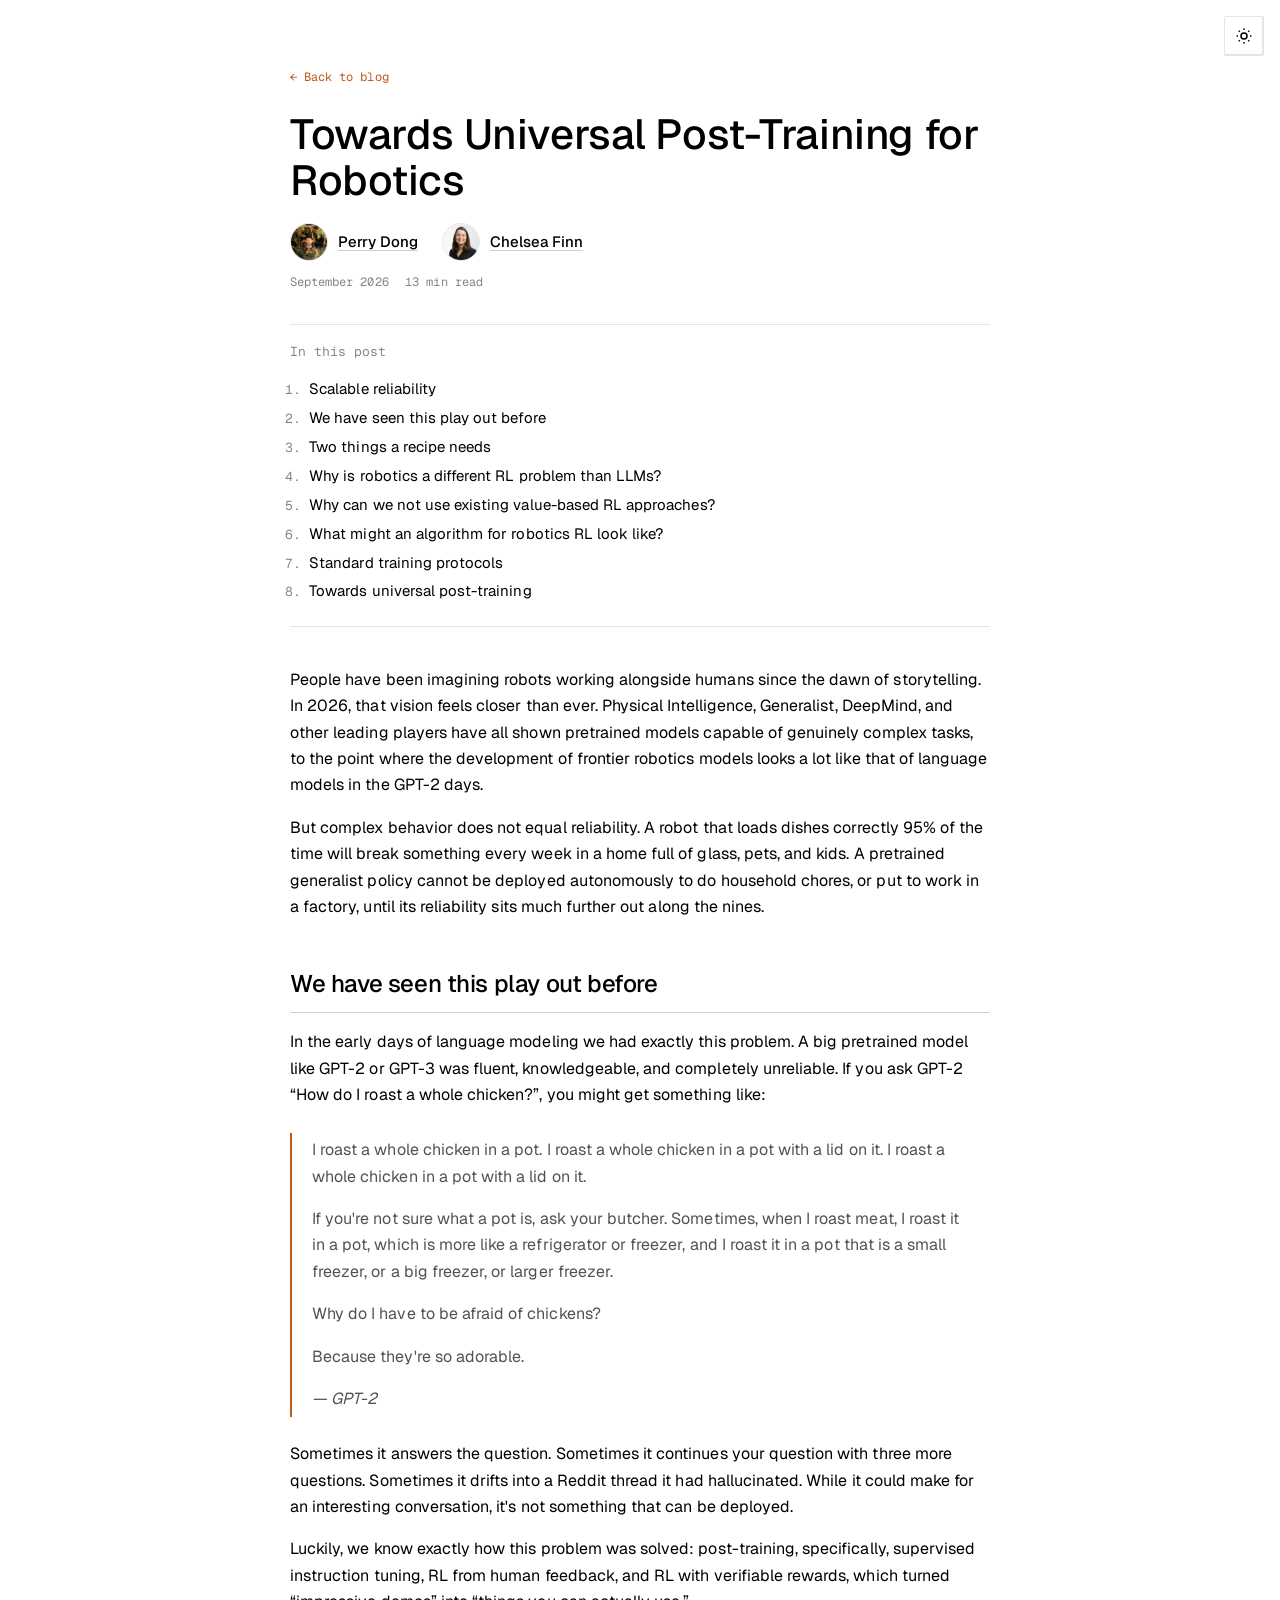
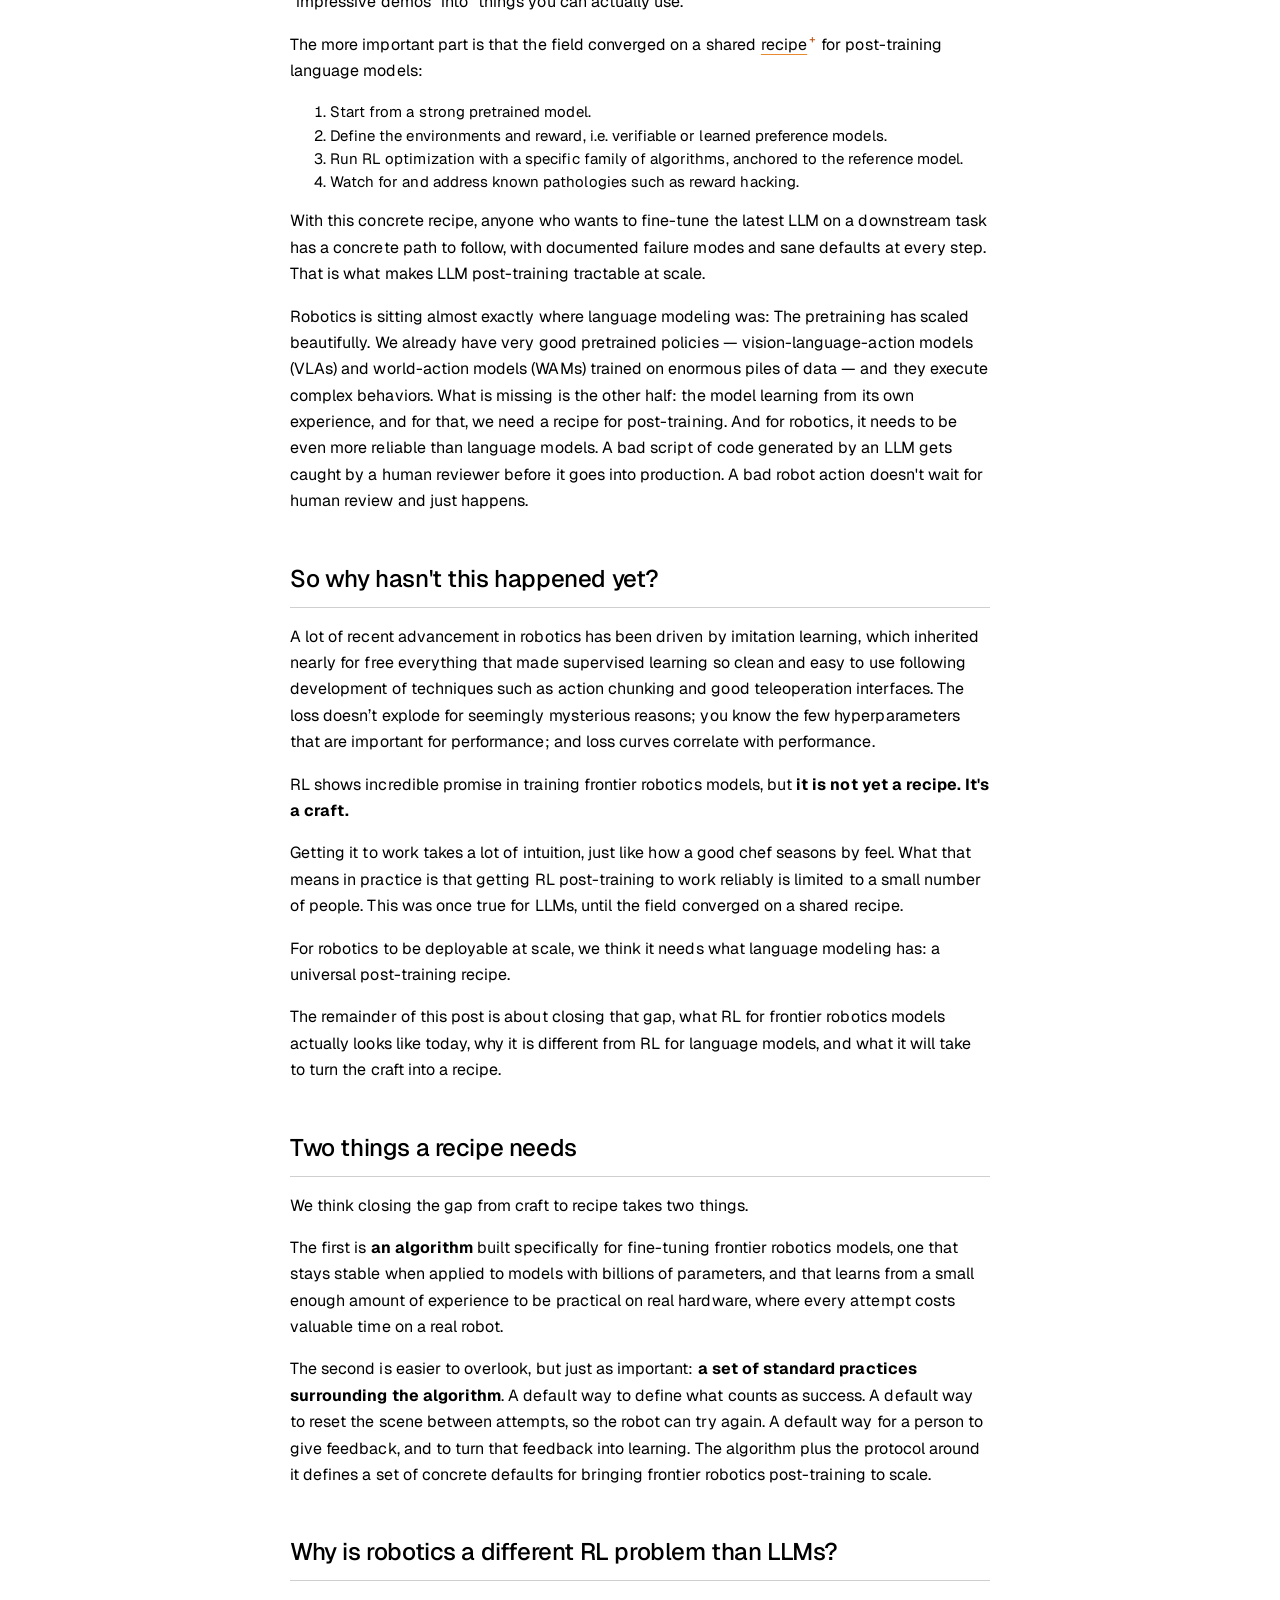
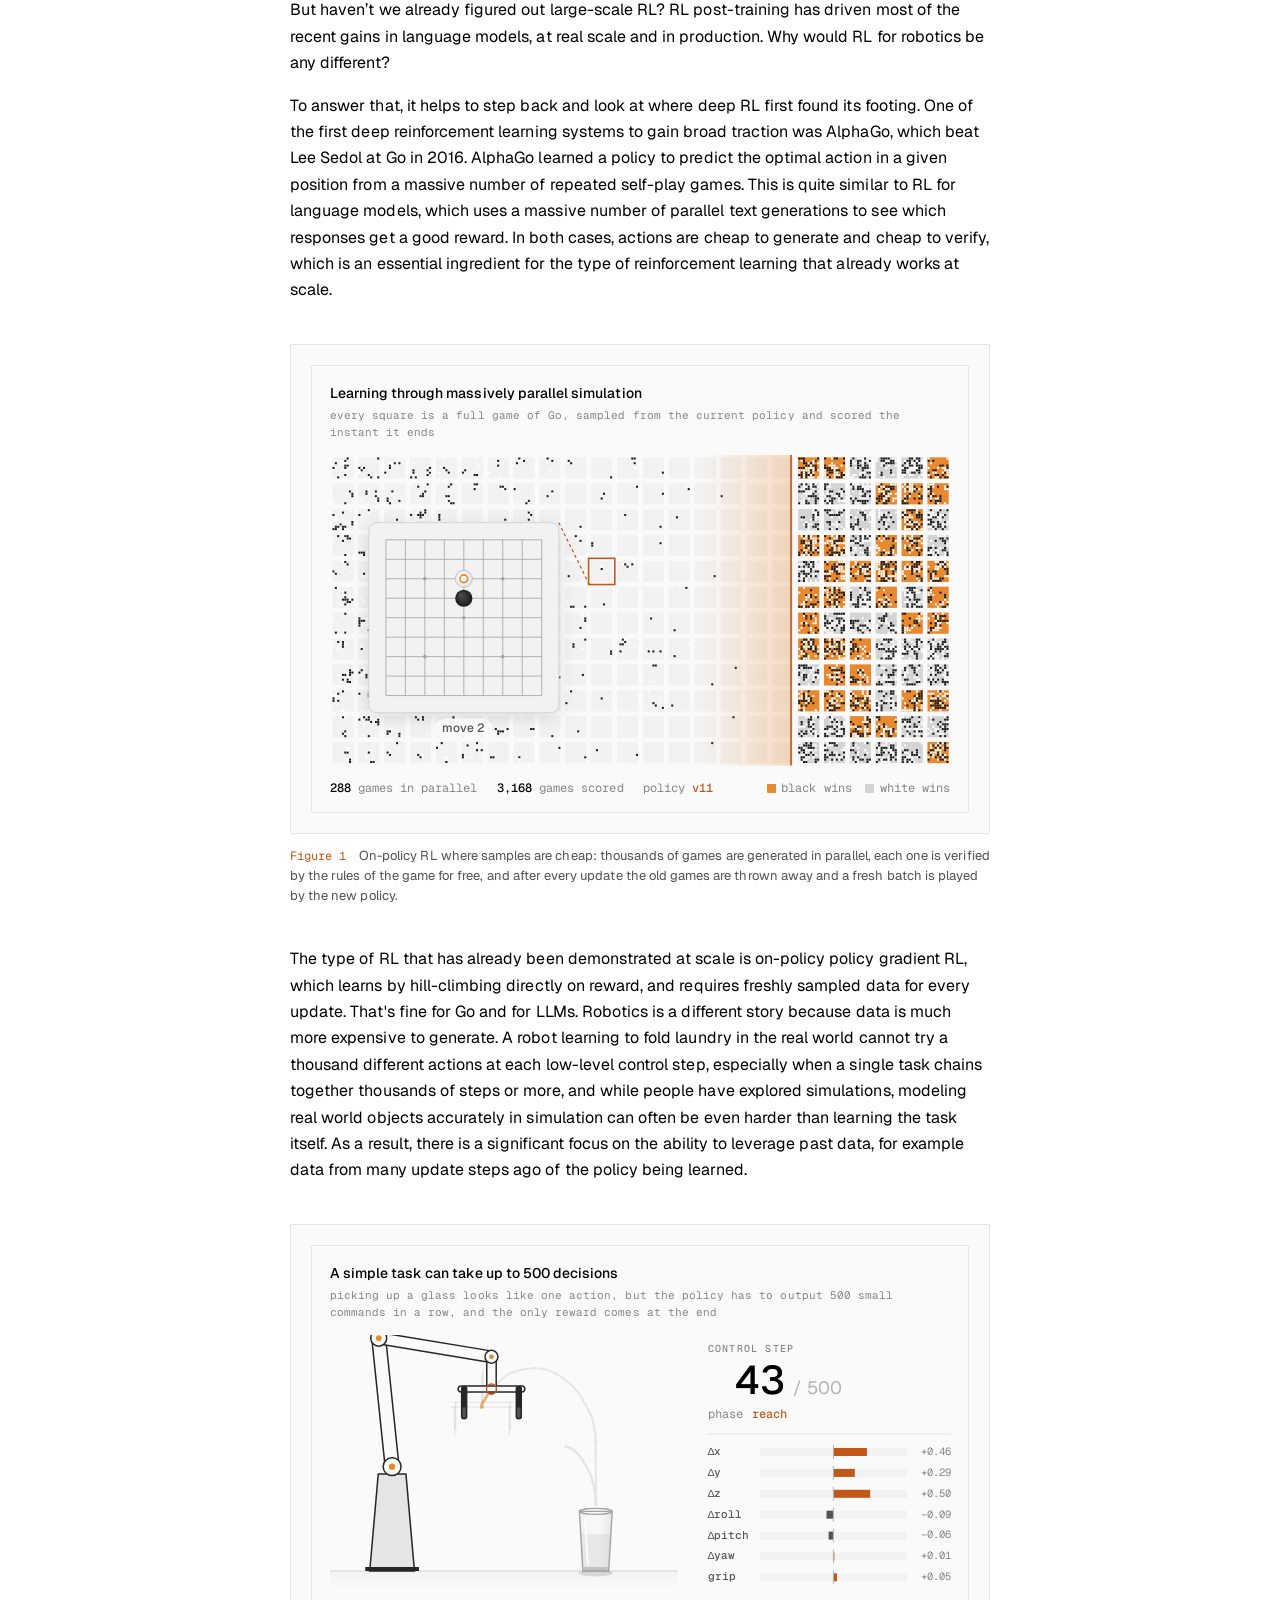
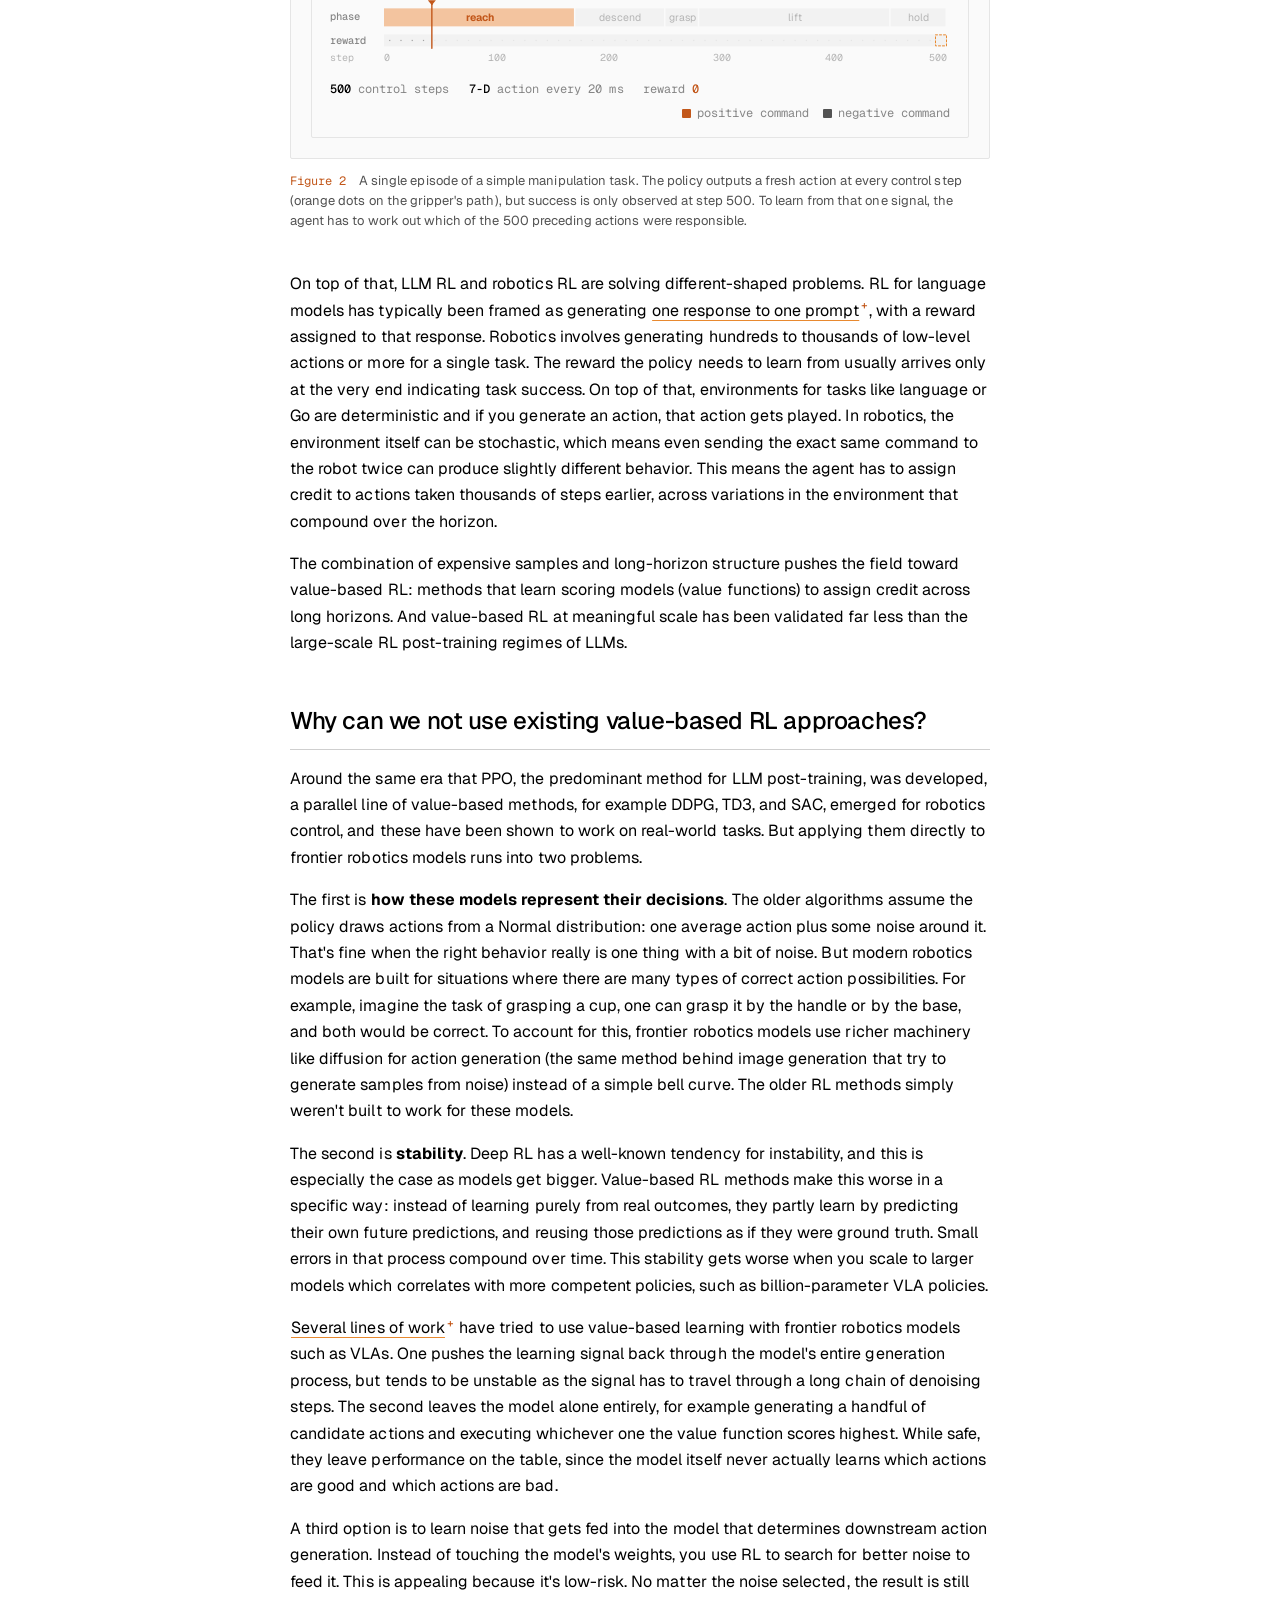
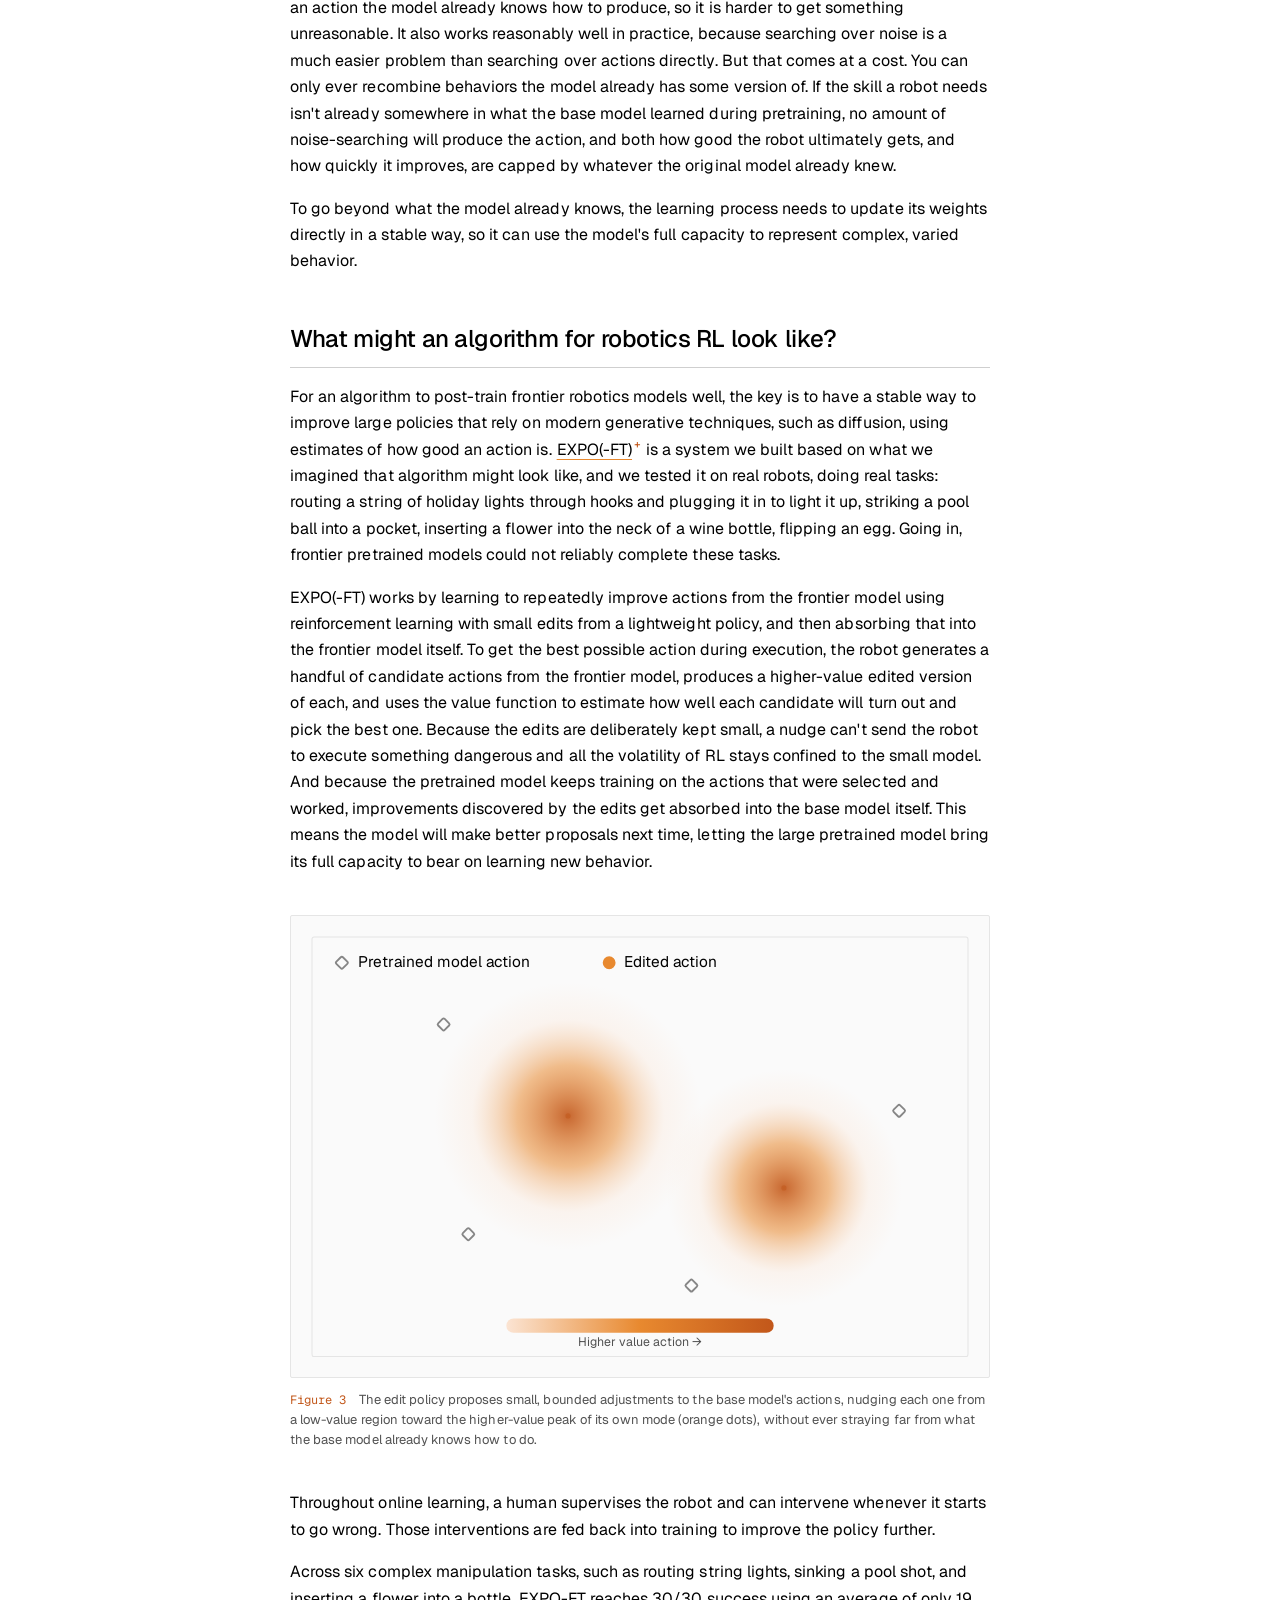
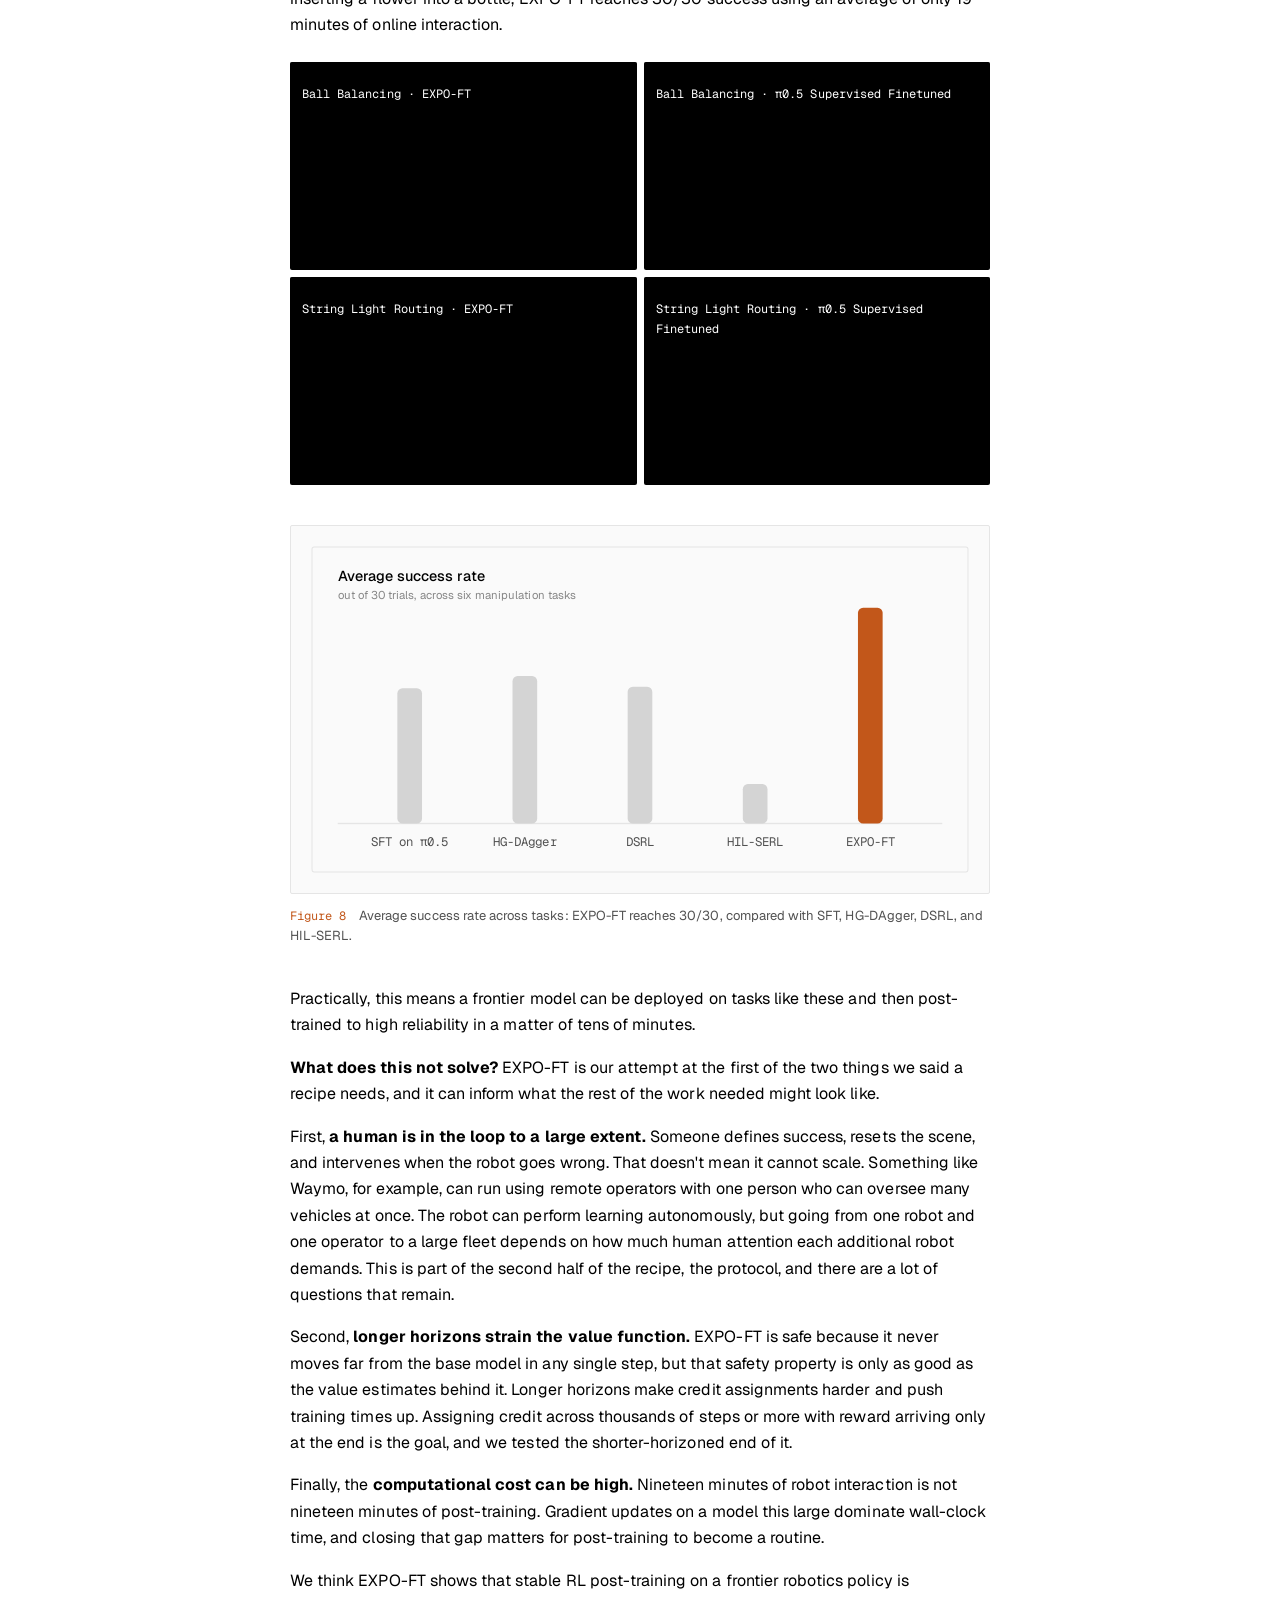
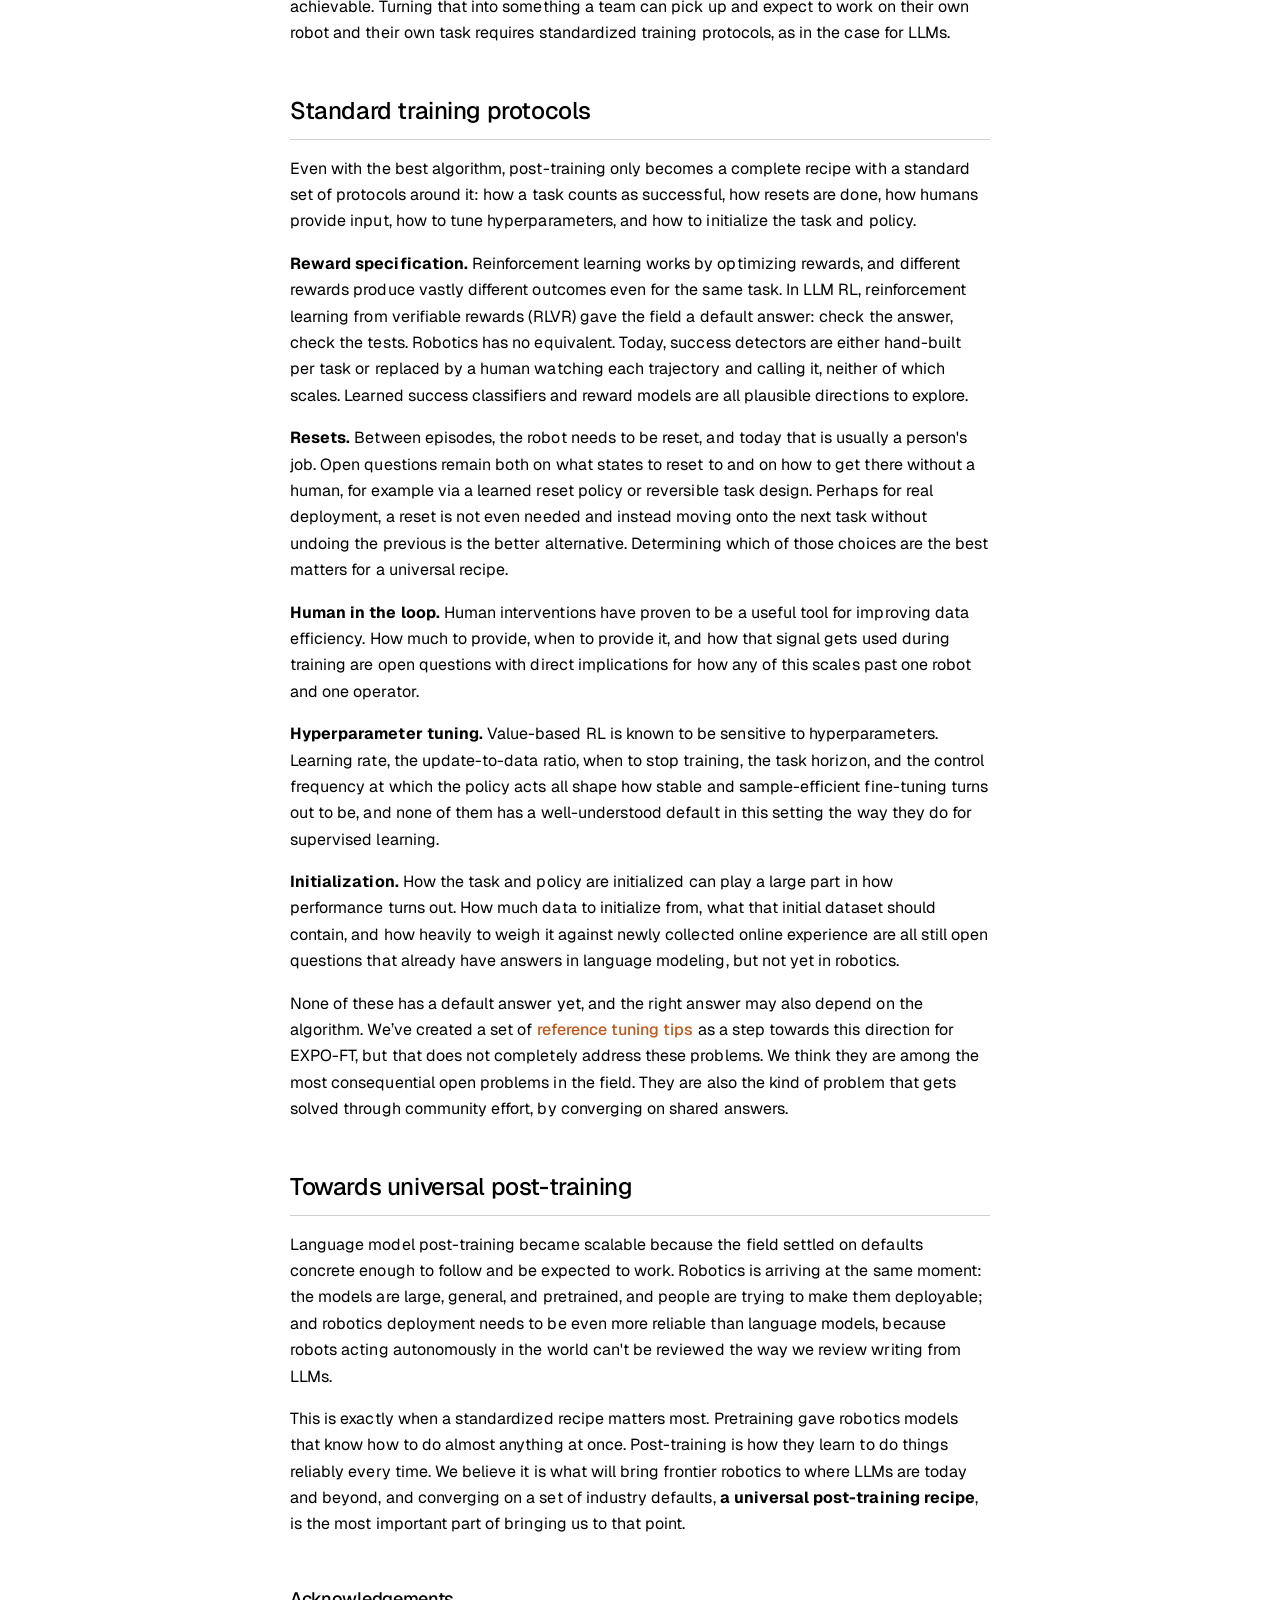
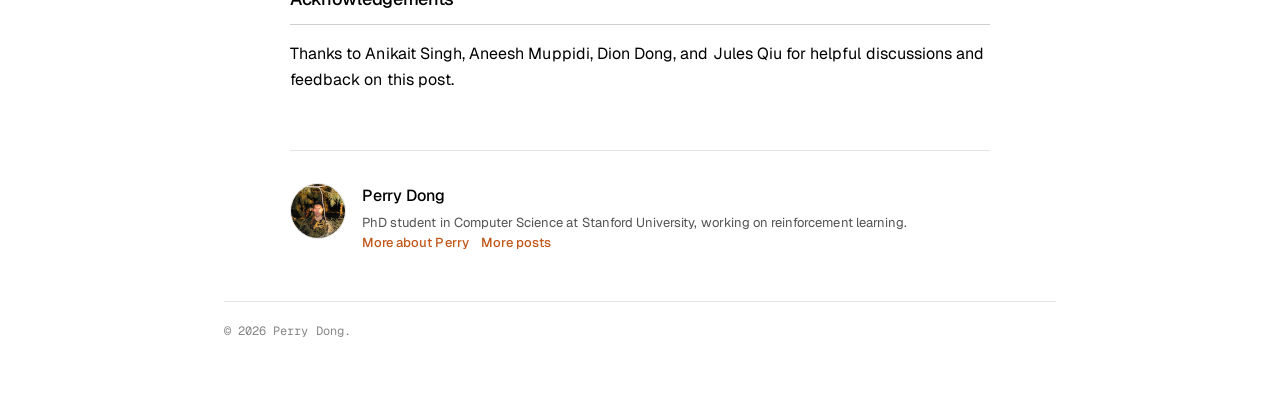
==== commit d455b416: "index.html" ====
--- a/posts/post-training.html
+++ b/posts/post-training.html
@@ -323,25 +323,25 @@
           <video autoplay muted loop playsinline preload="metadata">
             <source src="../figures/blog/post_training/ball_balance.mp4" type="video/mp4">
           </video>
-          <figcaption>Ball Balancing</figcaption>
+          <figcaption>Ball Balancing · EXPO-FT</figcaption>
         </figure>
         <figure class="video-card">
           <video autoplay muted loop playsinline preload="metadata">
-            <source src="../figures/blog/post_training/soccer_kick.mp4" type="video/mp4">
+            <source src="../figures/blog/post_training/pretrained_balance.mp4" type="video/mp4">
           </video>
-          <figcaption>Soccer Kicking</figcaption>
-        </figure>
-        <figure class="video-card">
-          <video autoplay muted loop playsinline preload="metadata">
-            <source src="../figures/blog/post_training/pool.mp4" type="video/mp4">
-          </video>
-          <figcaption>Pool Shot</figcaption>
+          <figcaption>Ball Balancing · π0.5 Supervised Finetuned</figcaption>
         </figure>
         <figure class="video-card">
           <video autoplay muted loop playsinline preload="metadata">
             <source src="../figures/blog/post_training/light.mp4" type="video/mp4">
           </video>
-          <figcaption>String Light Routing</figcaption>
+          <figcaption>String Light Routing · EXPO-FT</figcaption>
+        </figure>
+        <figure class="video-card">
+          <video autoplay muted loop playsinline preload="metadata">
+            <source src="../figures/blog/post_training/pretrained_light.mp4" type="video/mp4">
+          </video>
+          <figcaption>String Light Routing · π0.5 Supervised Finetuned</figcaption>
         </figure>
       </div>
 
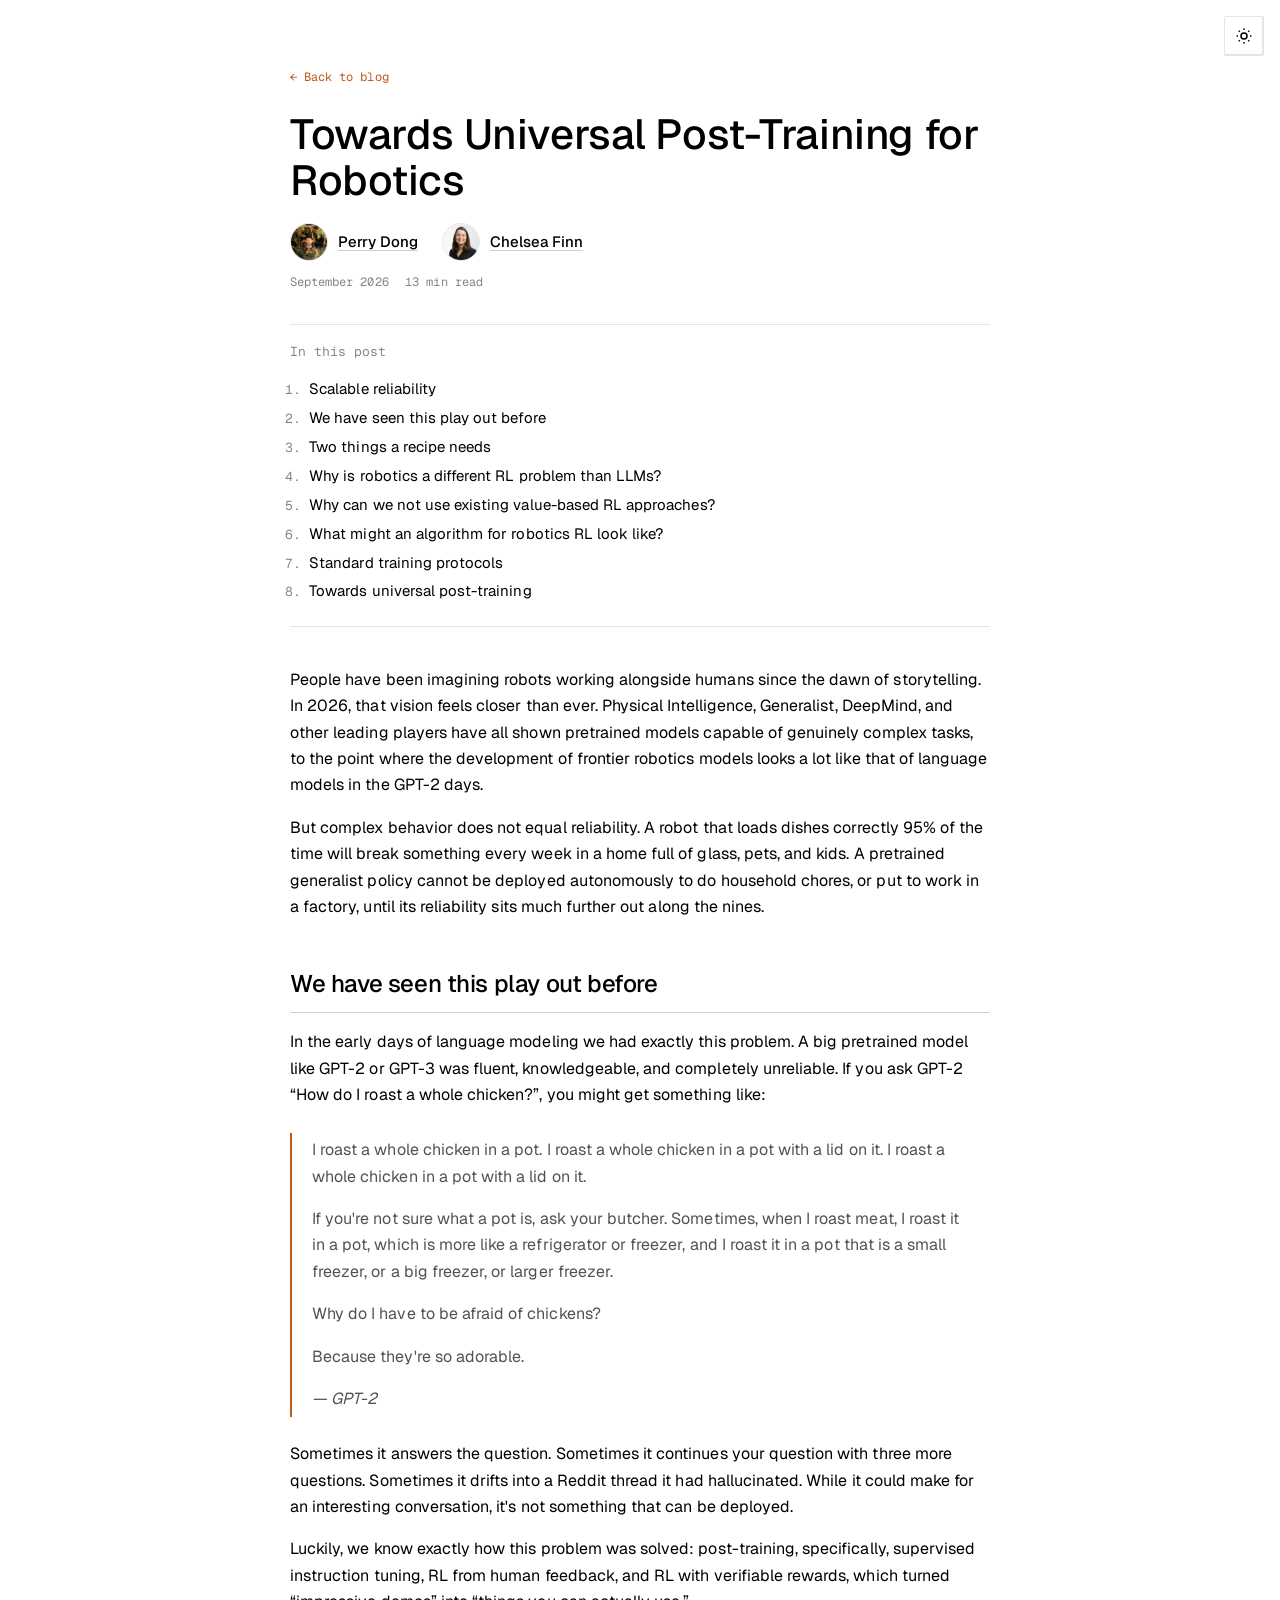
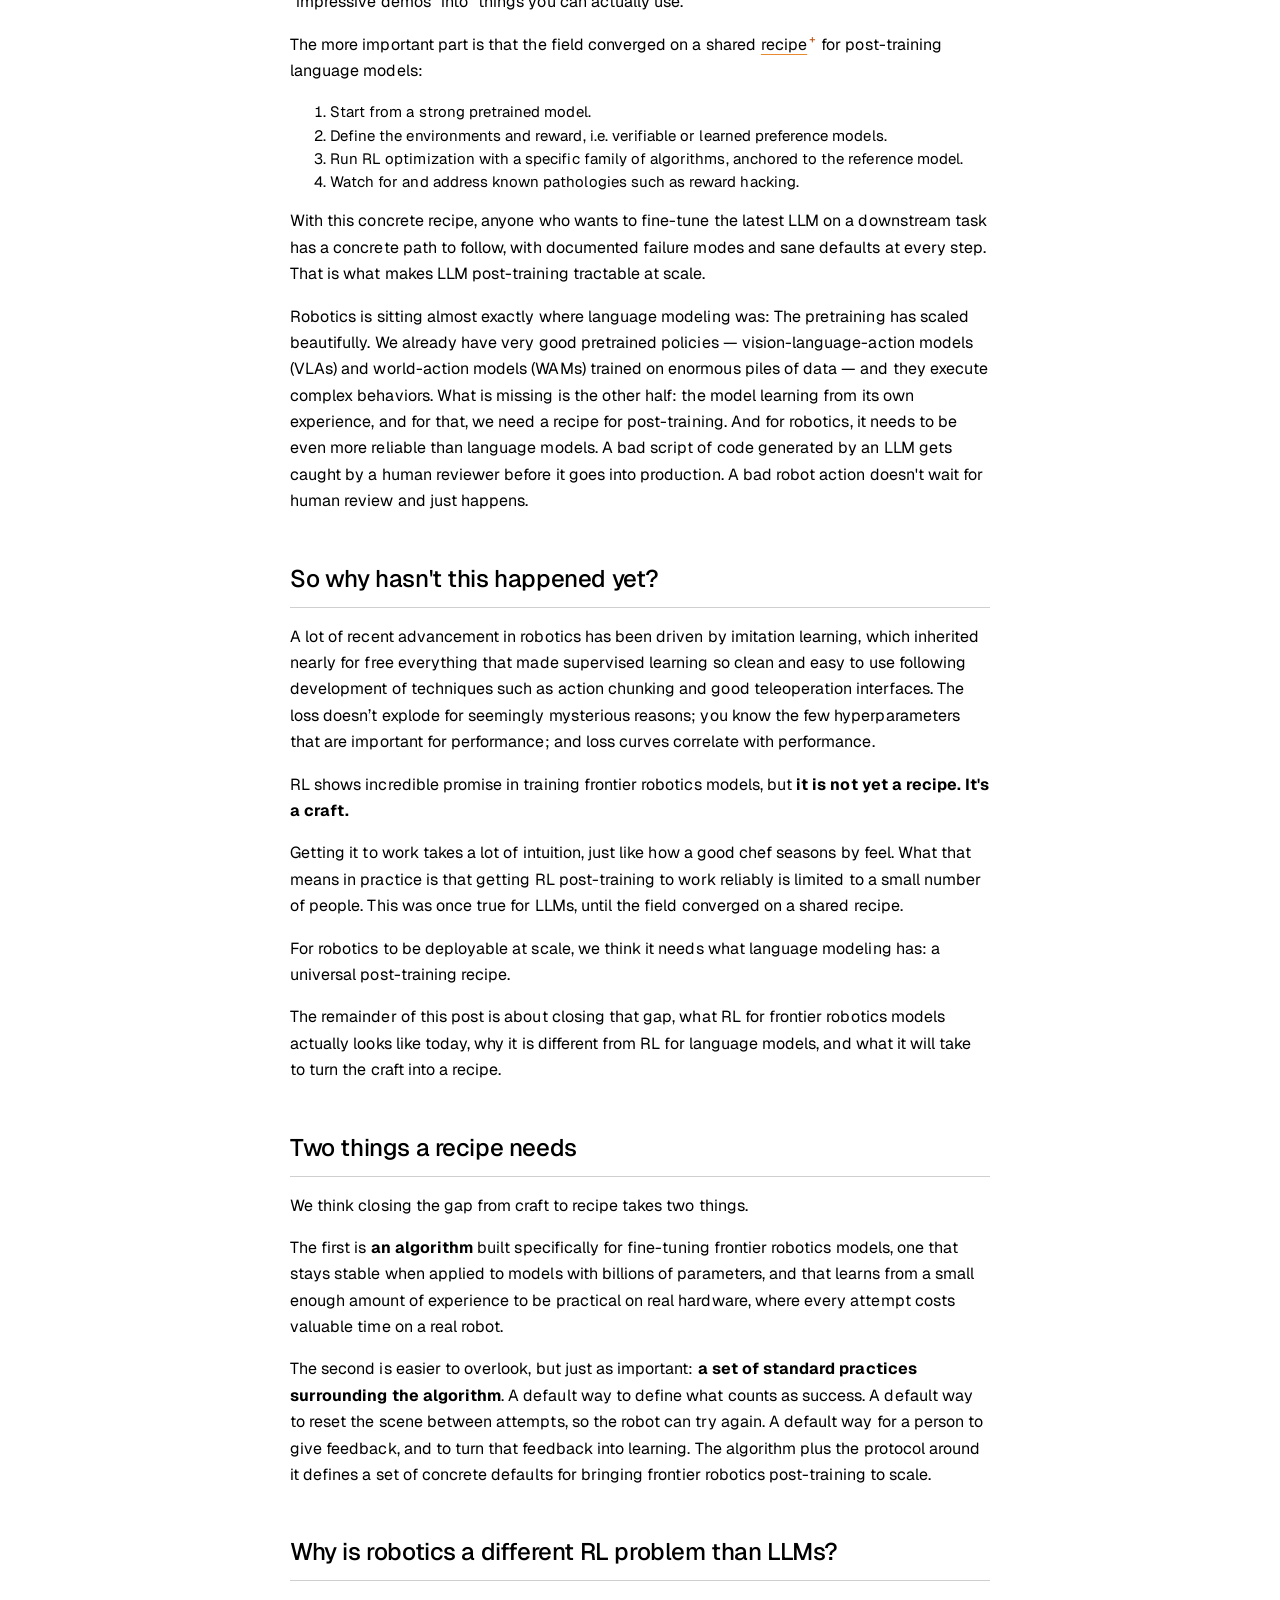
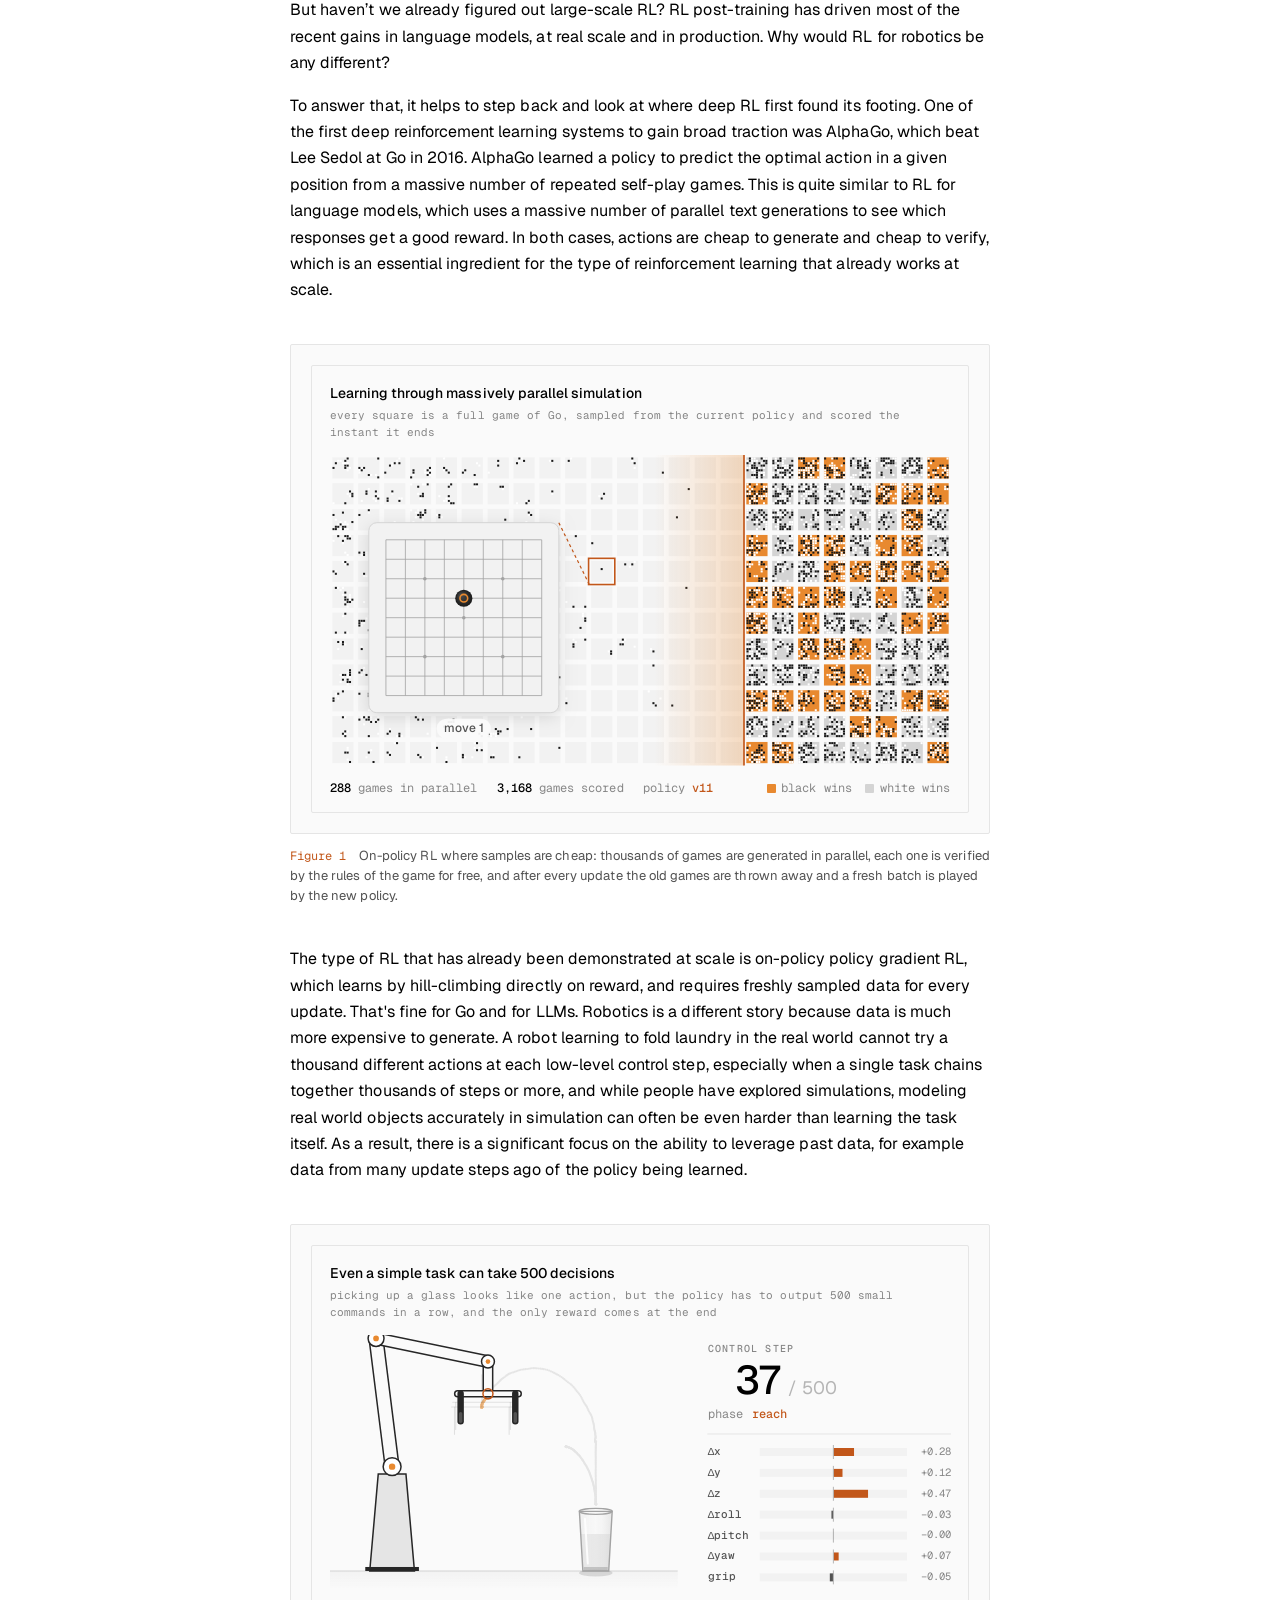
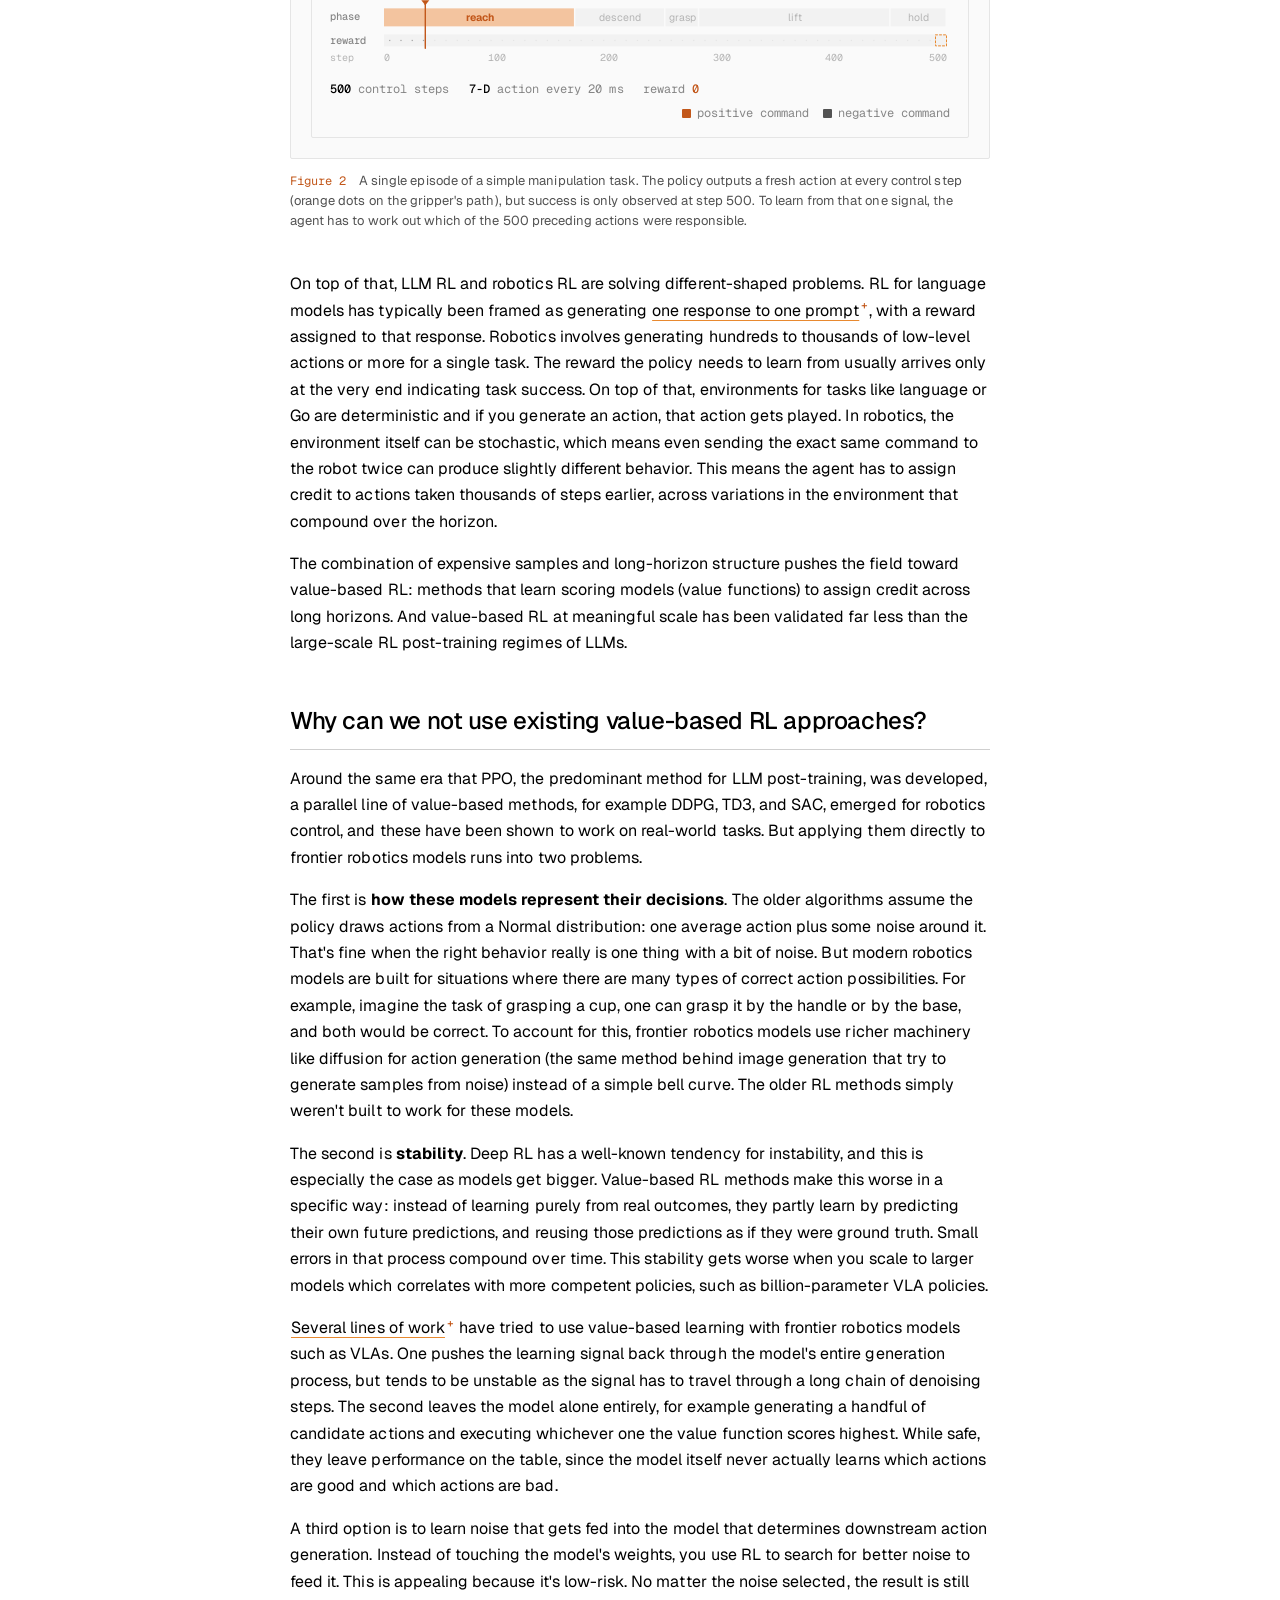
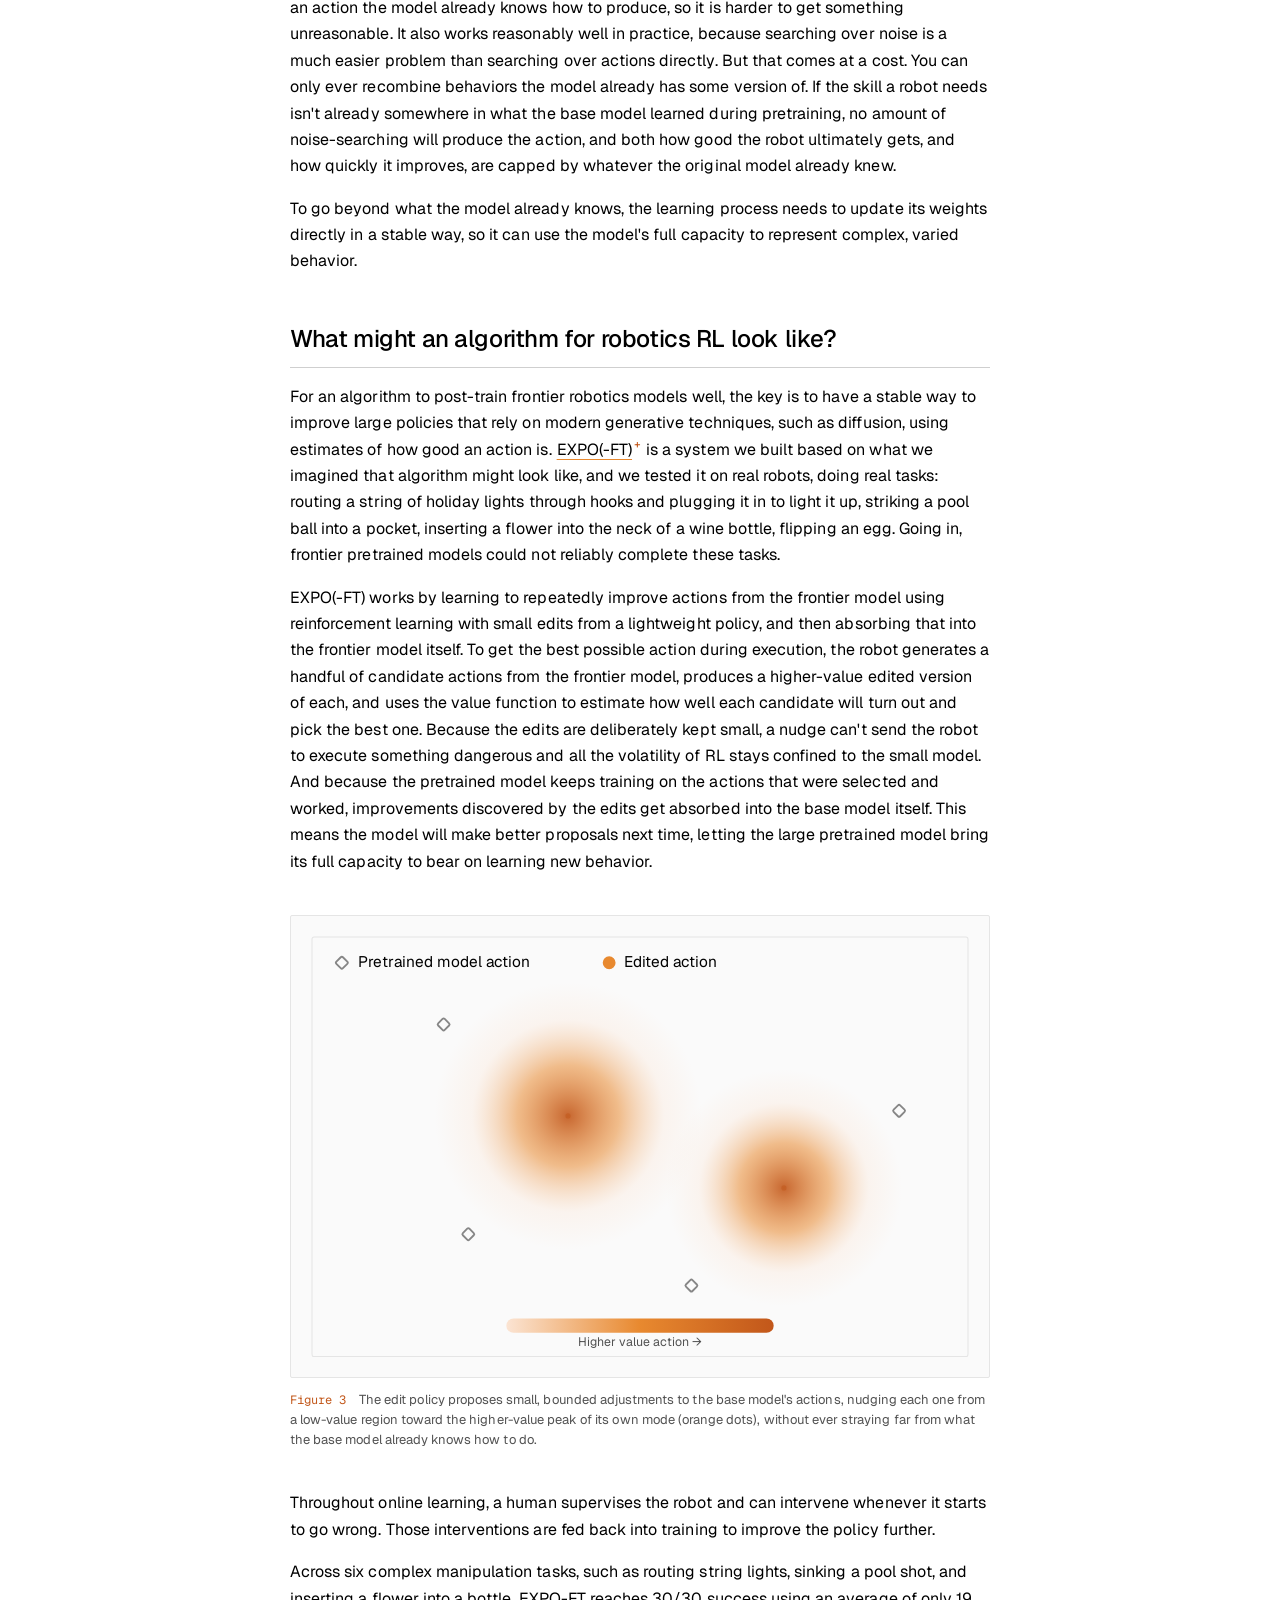
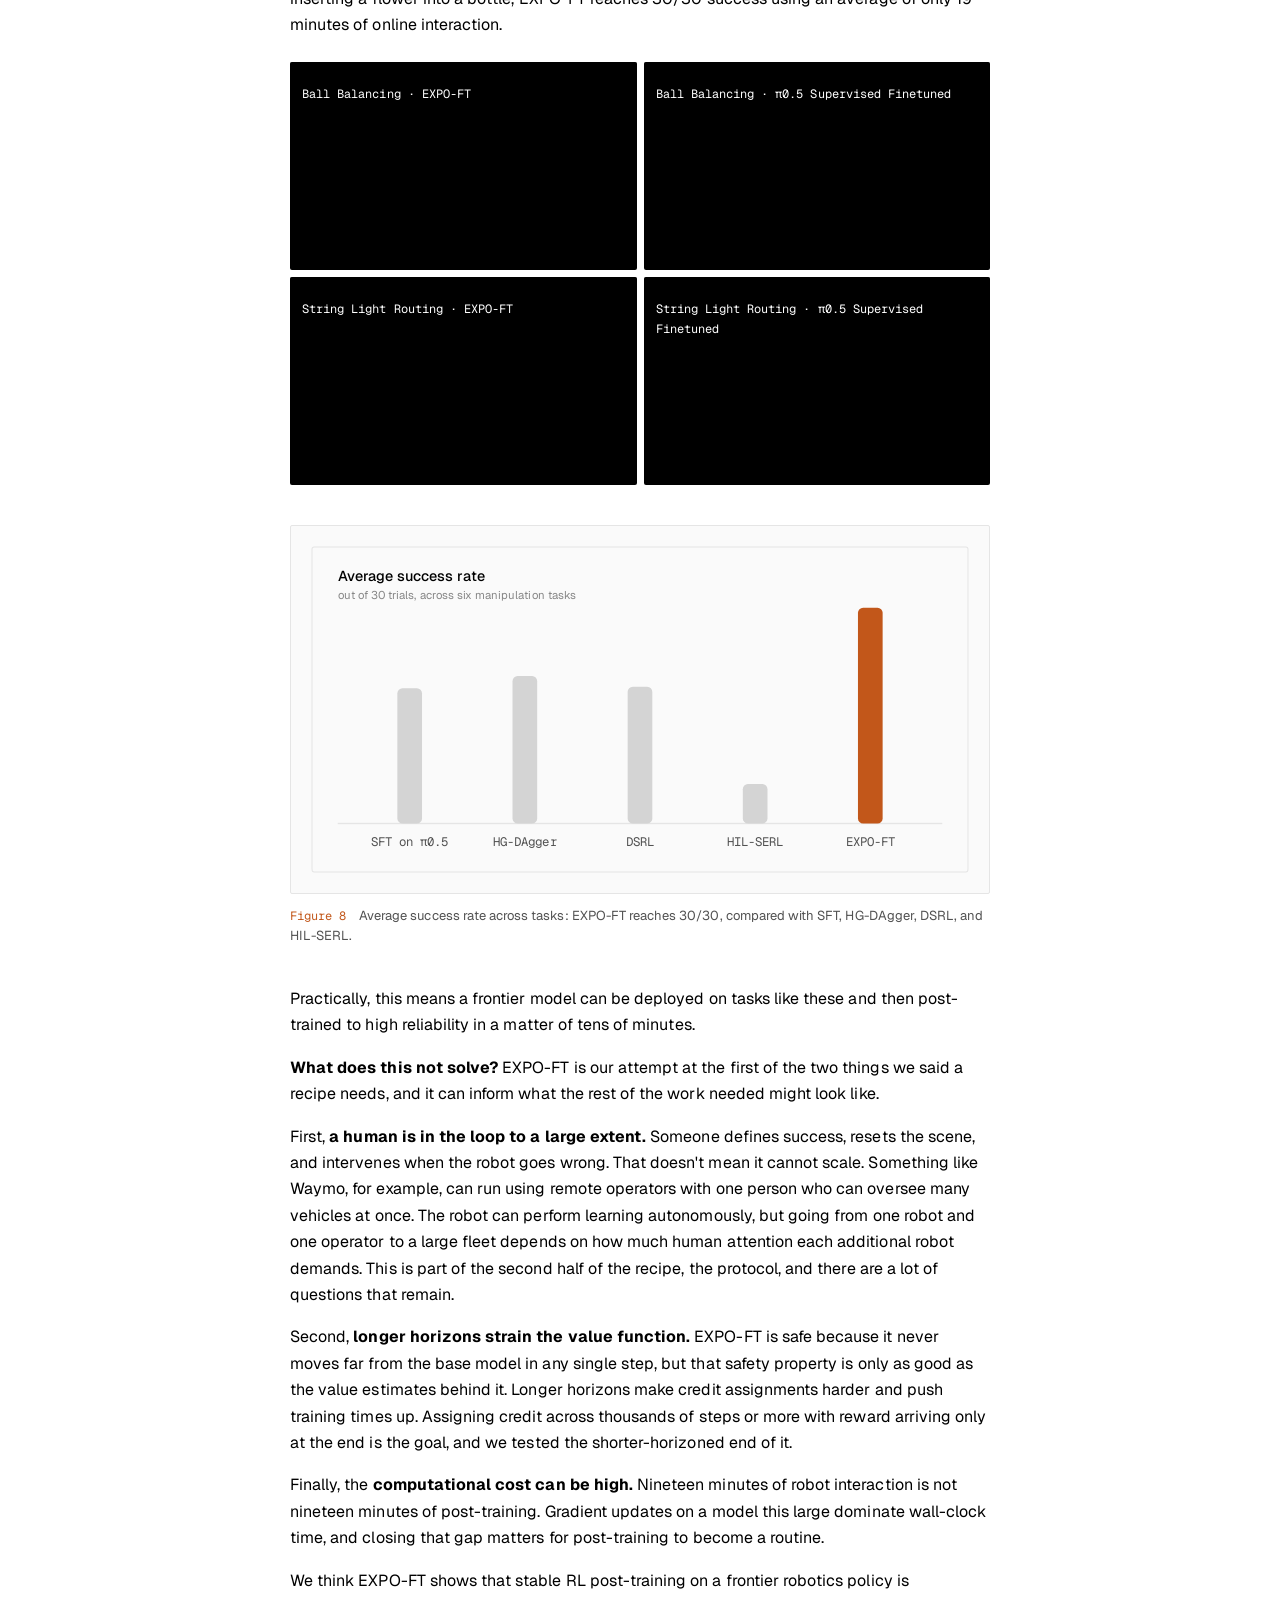
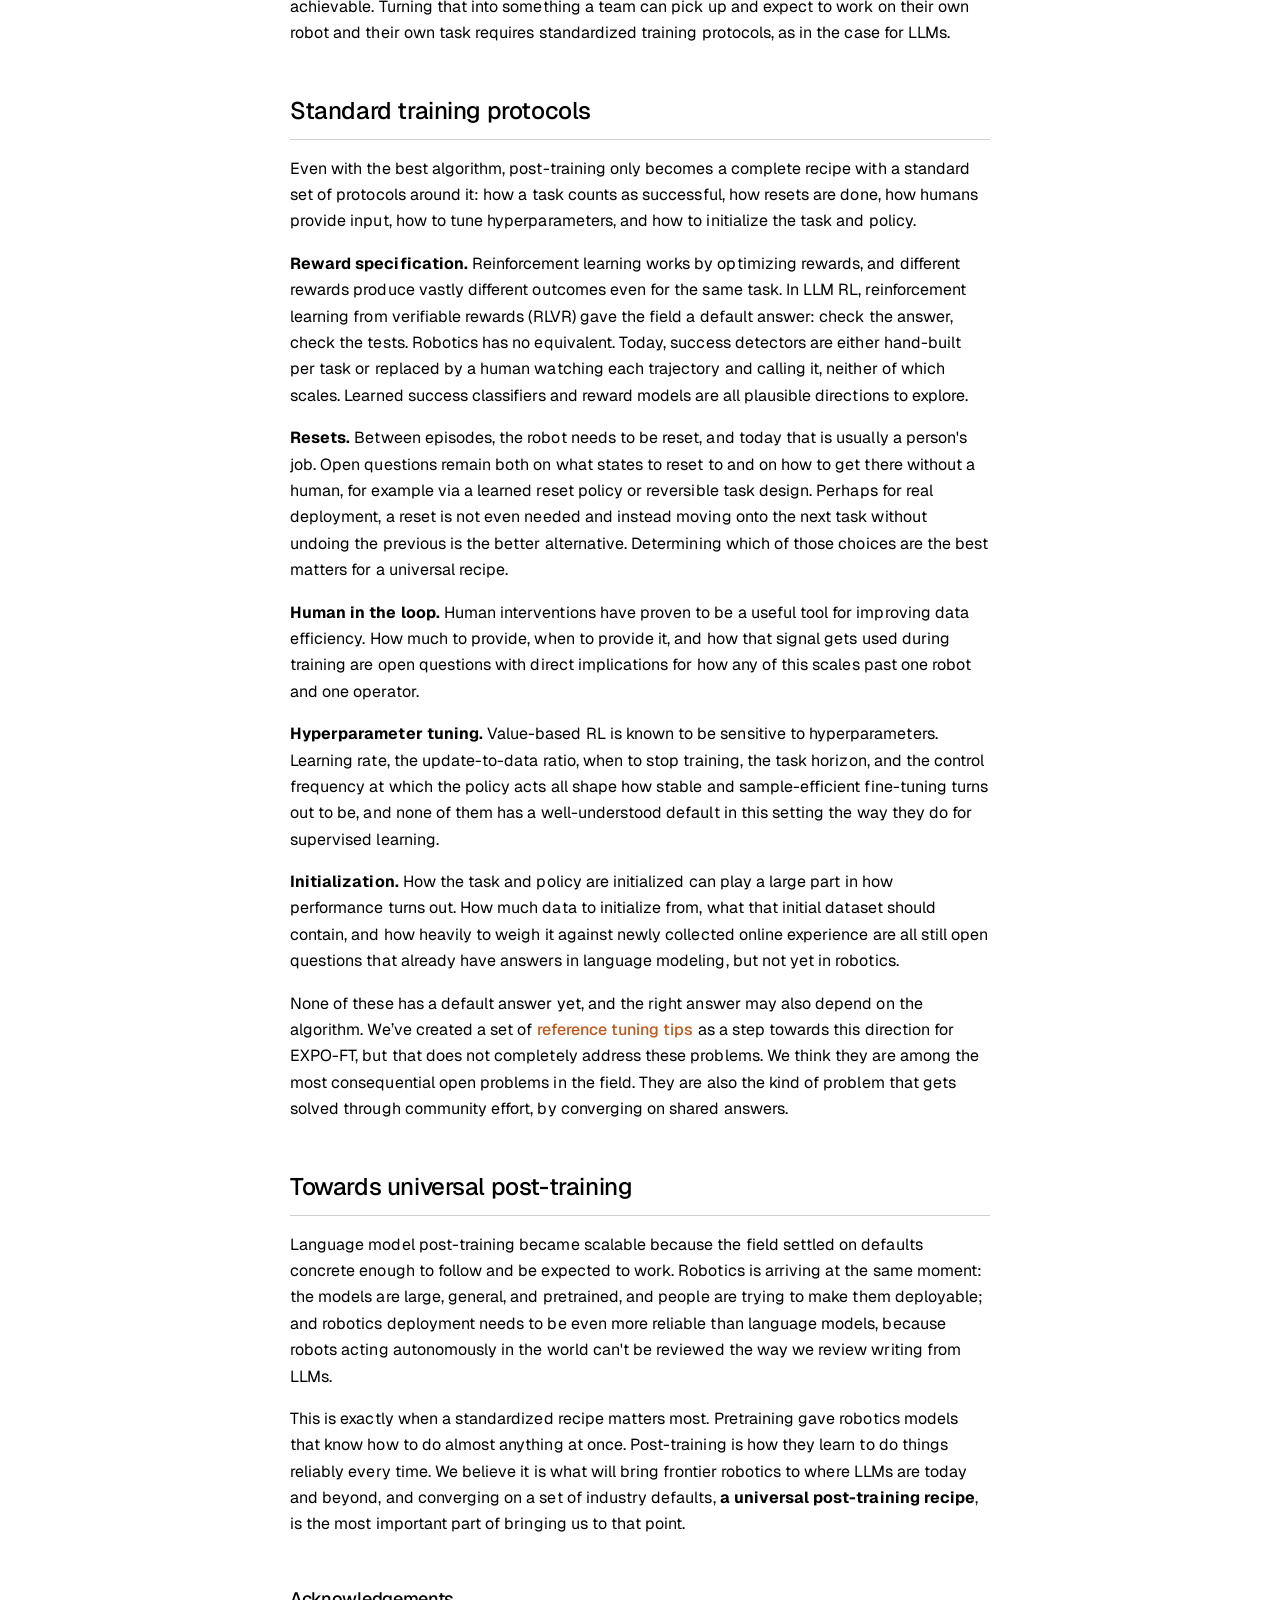
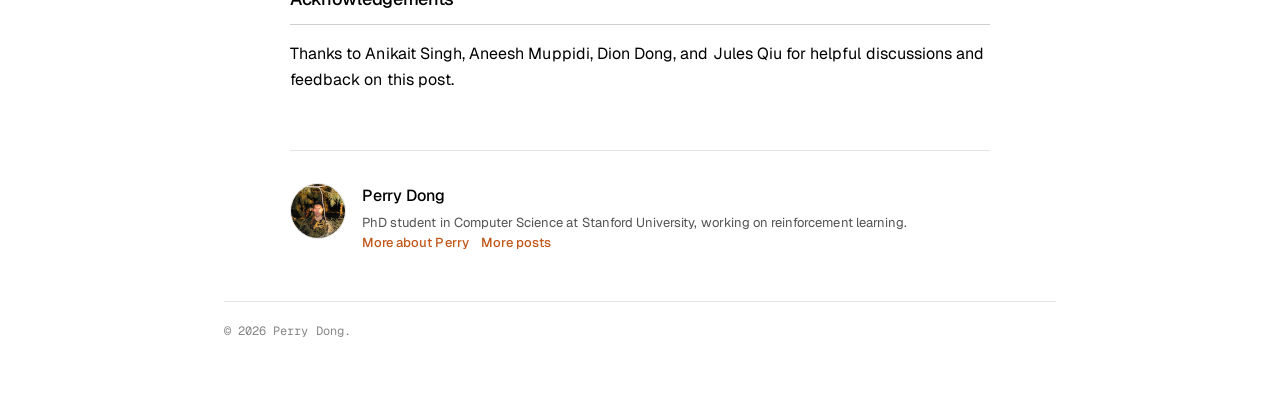
==== commit fffcf1c0: "index.html" ====
--- a/posts/post-training.html
+++ b/posts/post-training.html
@@ -159,7 +159,7 @@
         <div class="figure-card horizon-figure">
           <div class="selfplay-panel">
             <div class="selfplay-head">
-              <span class="selfplay-title">A simple task can take up to 500 decisions</span>
+              <span class="selfplay-title">Even a simple task can take 500 decisions</span>
               <span class="selfplay-subtitle">picking up a glass looks like one action, but the policy has to output 500 small commands in a row, and the only reward comes at the end</span>
             </div>
             <div class="selfplay-stage" role="img" aria-label="Animation of a robot arm picking up and holding a glass over 500 control steps. Each step is a dot on the gripper's path. Below it, a timeline splits the episode into reach, descend, grasp, lift and hold. The reward stays at zero for 499 steps and becomes +1 only at step 500, and then a highlight travels back across all 500 steps to show how far credit has to be assigned.">
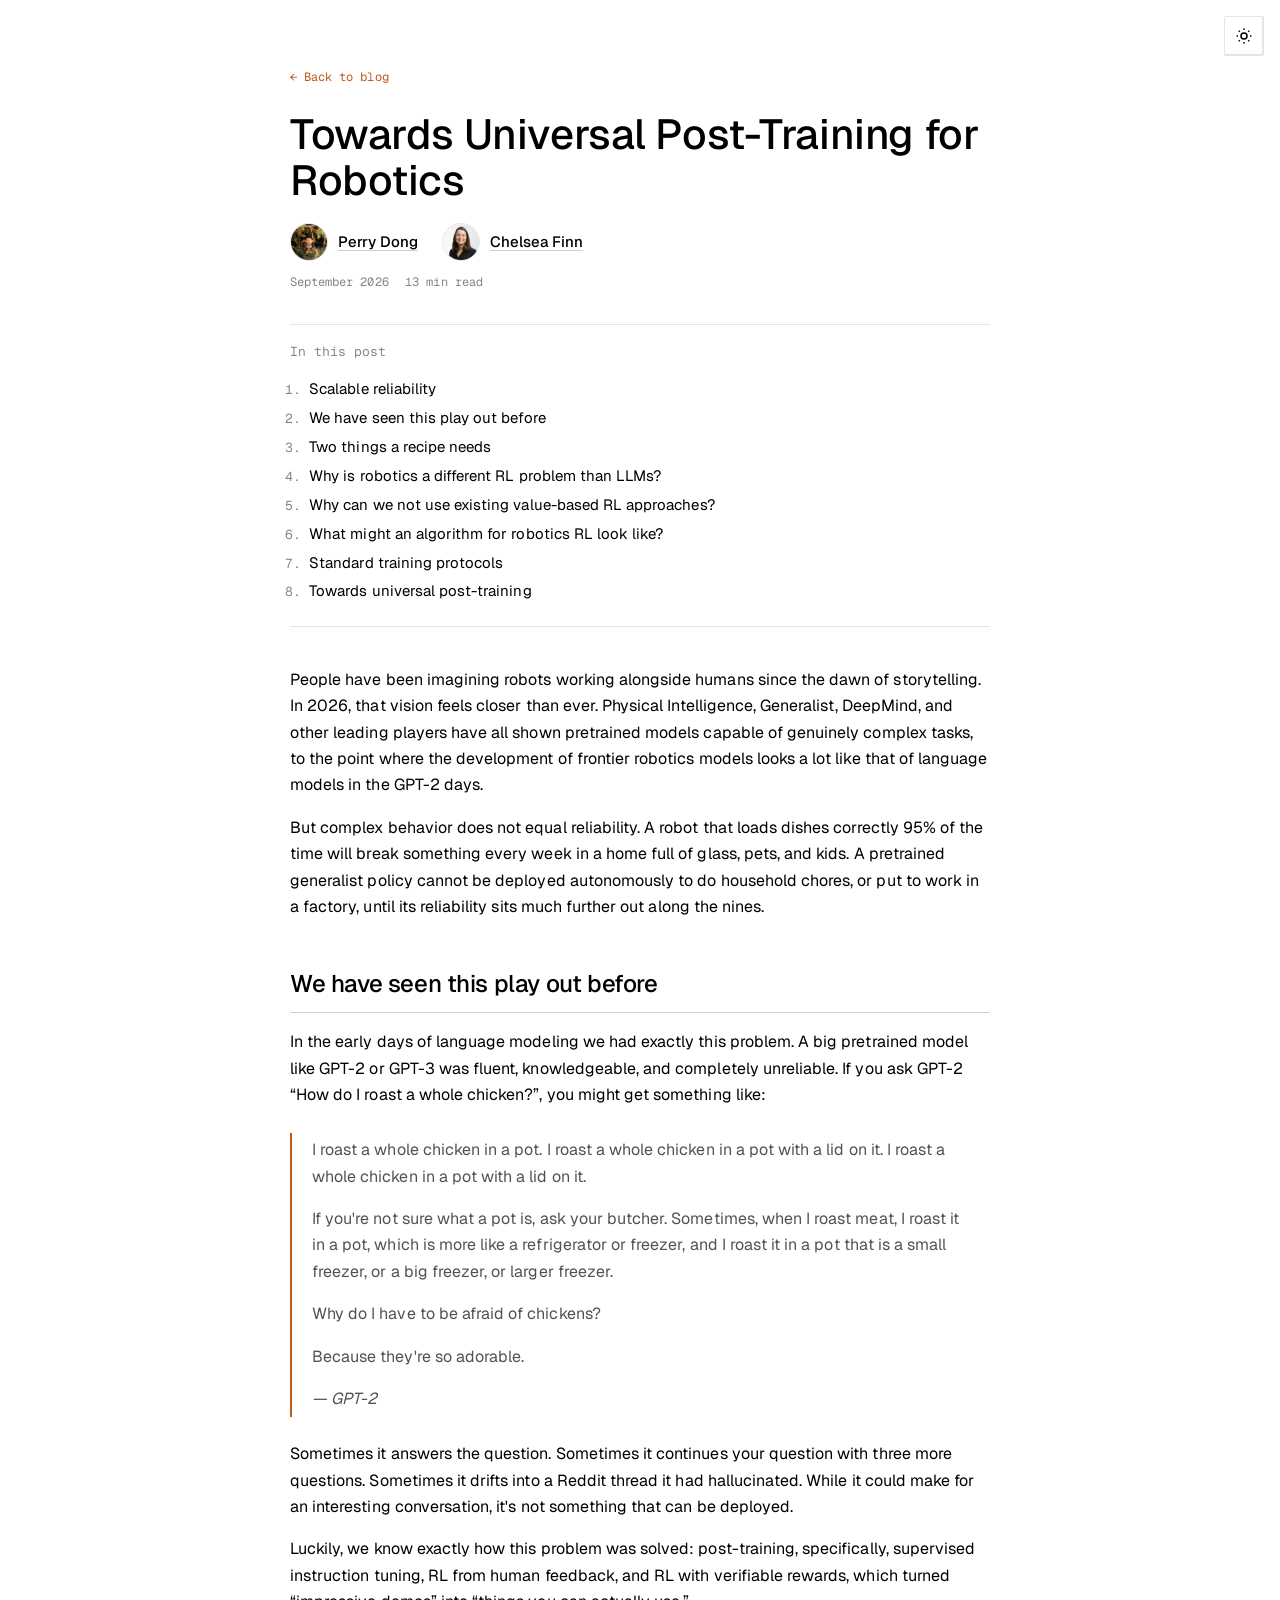
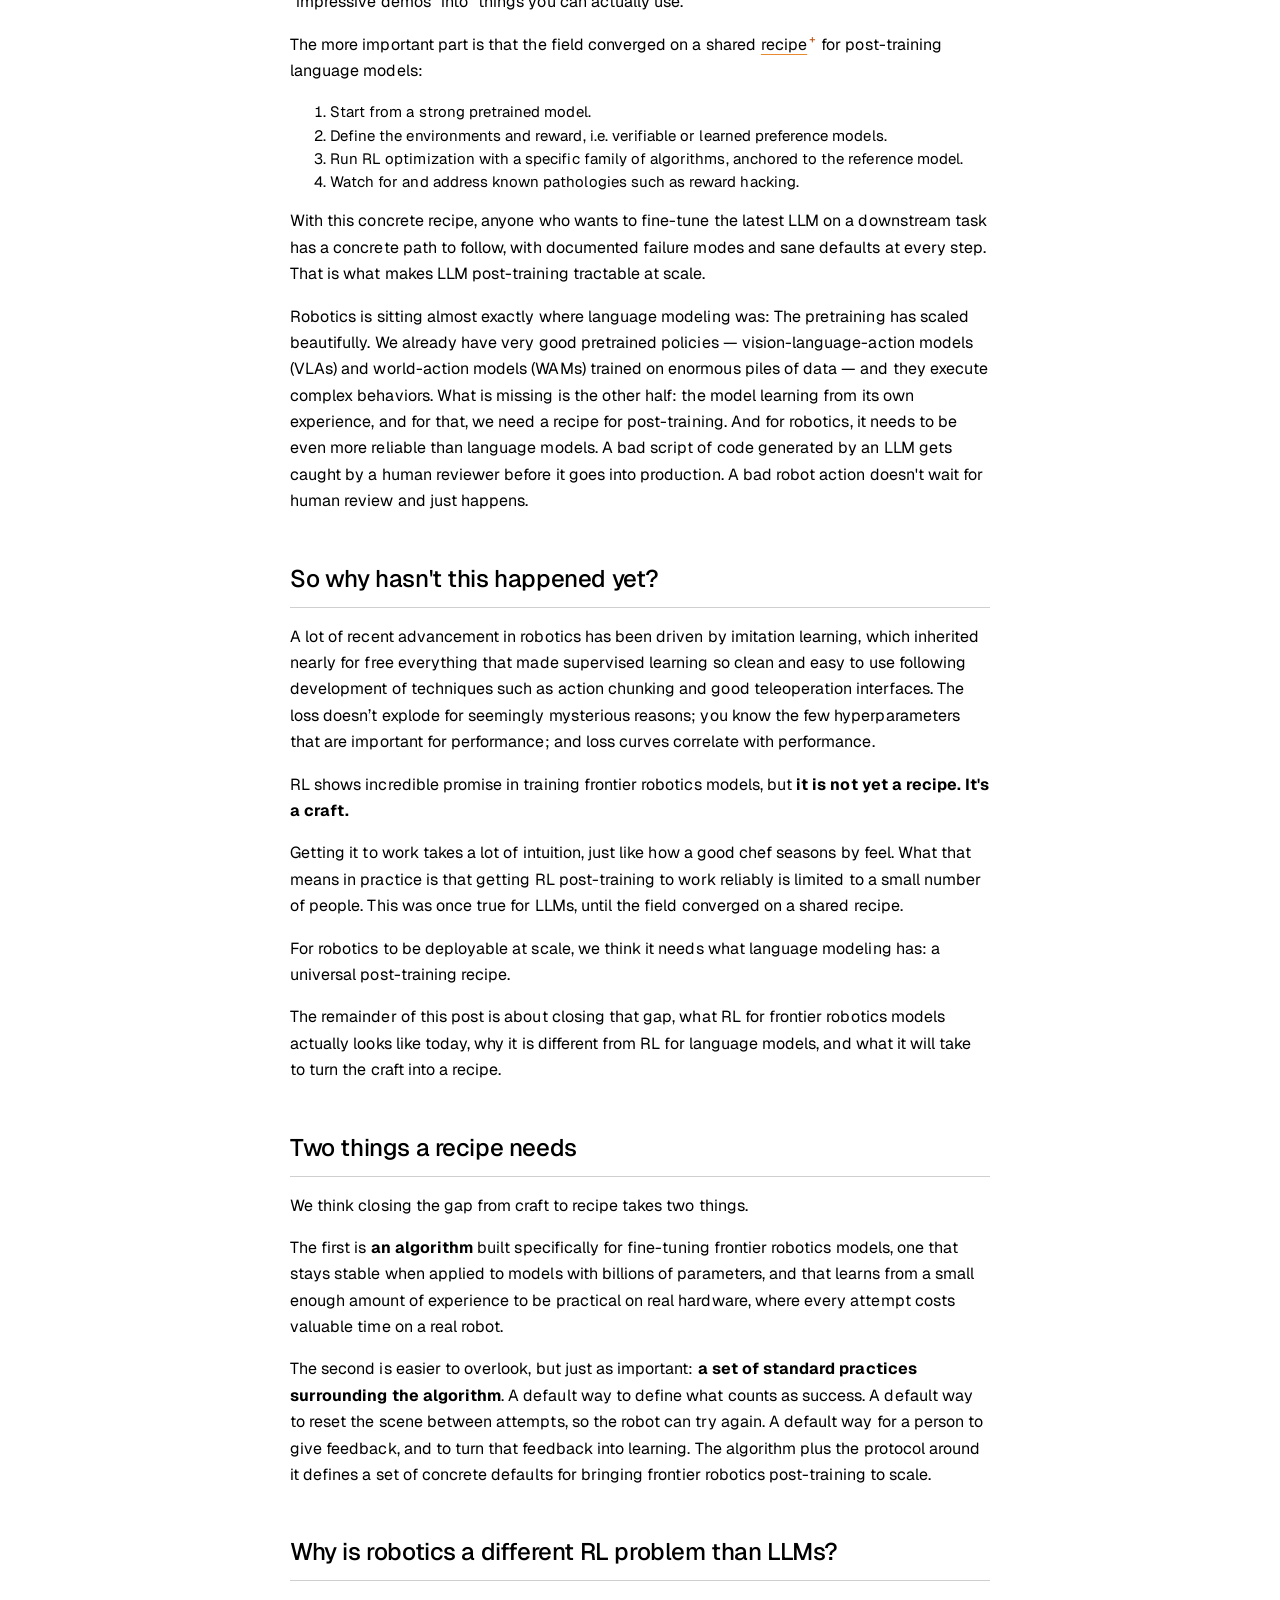
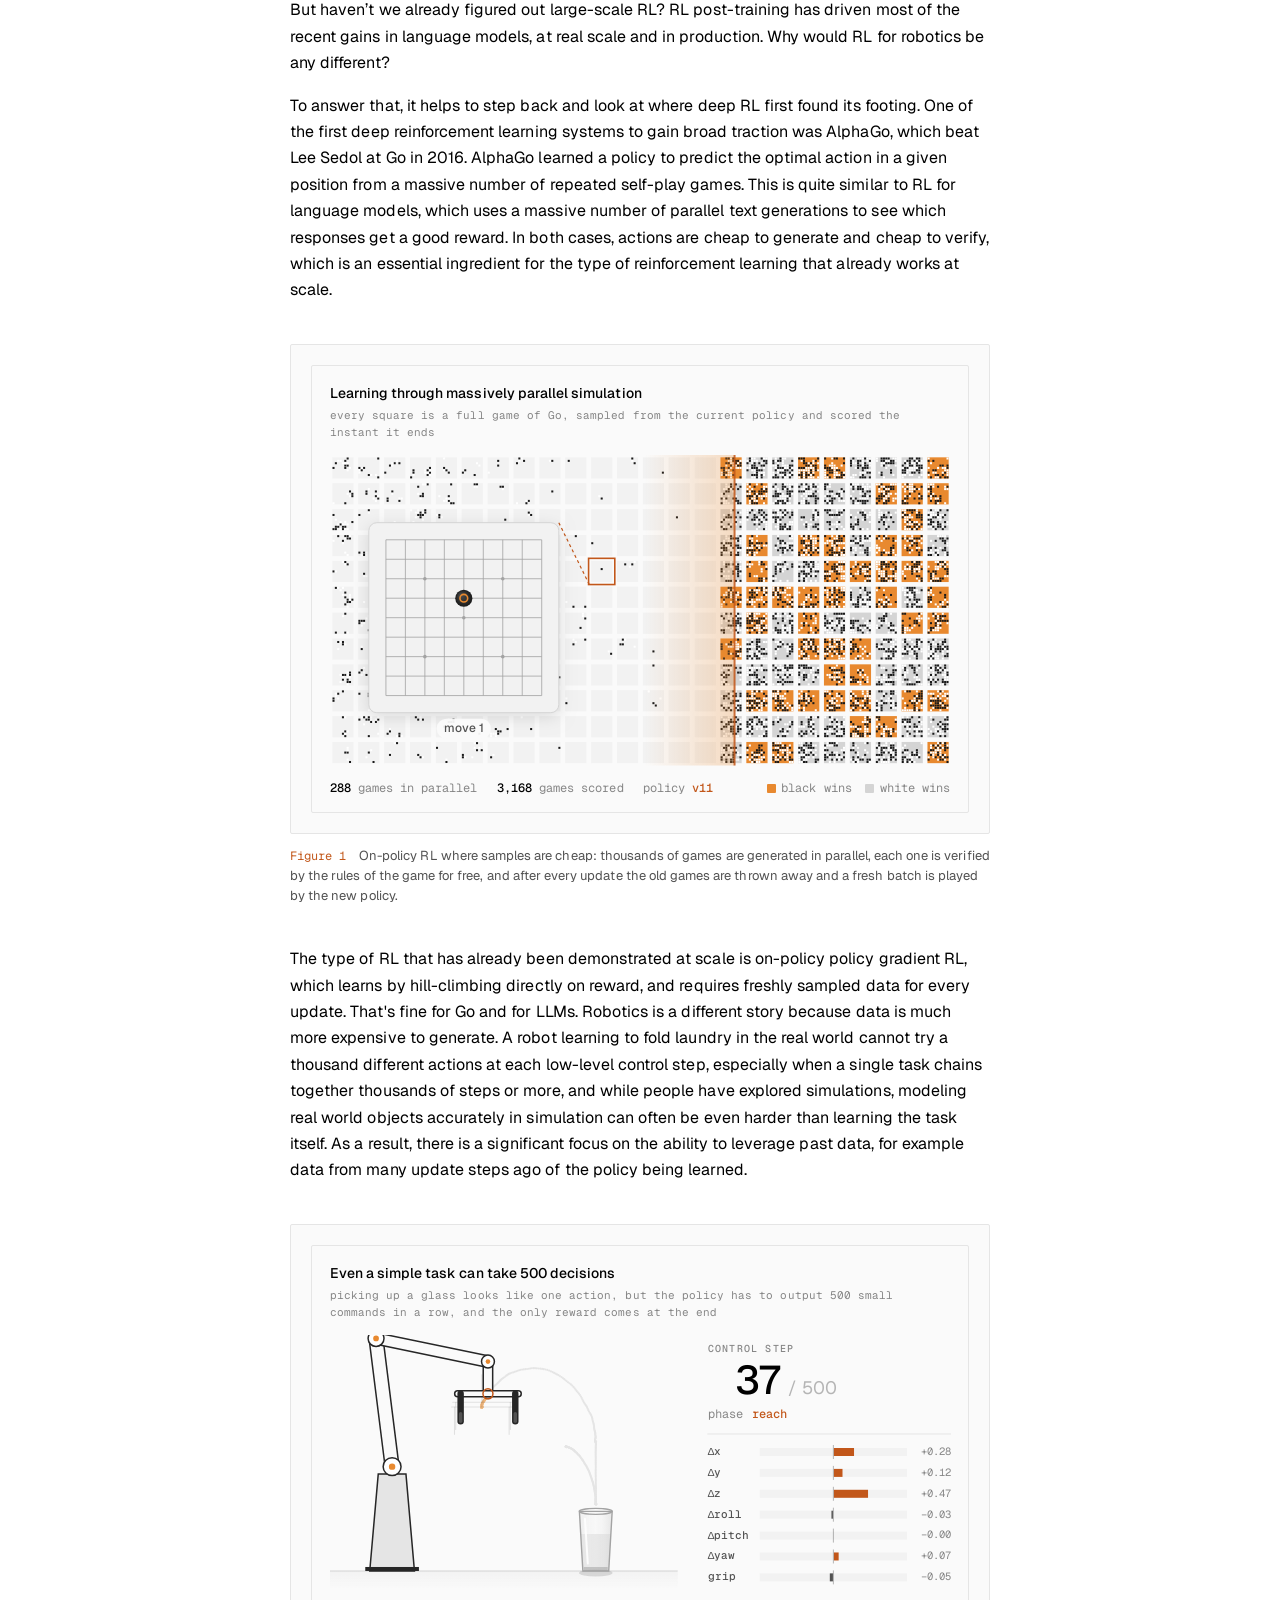
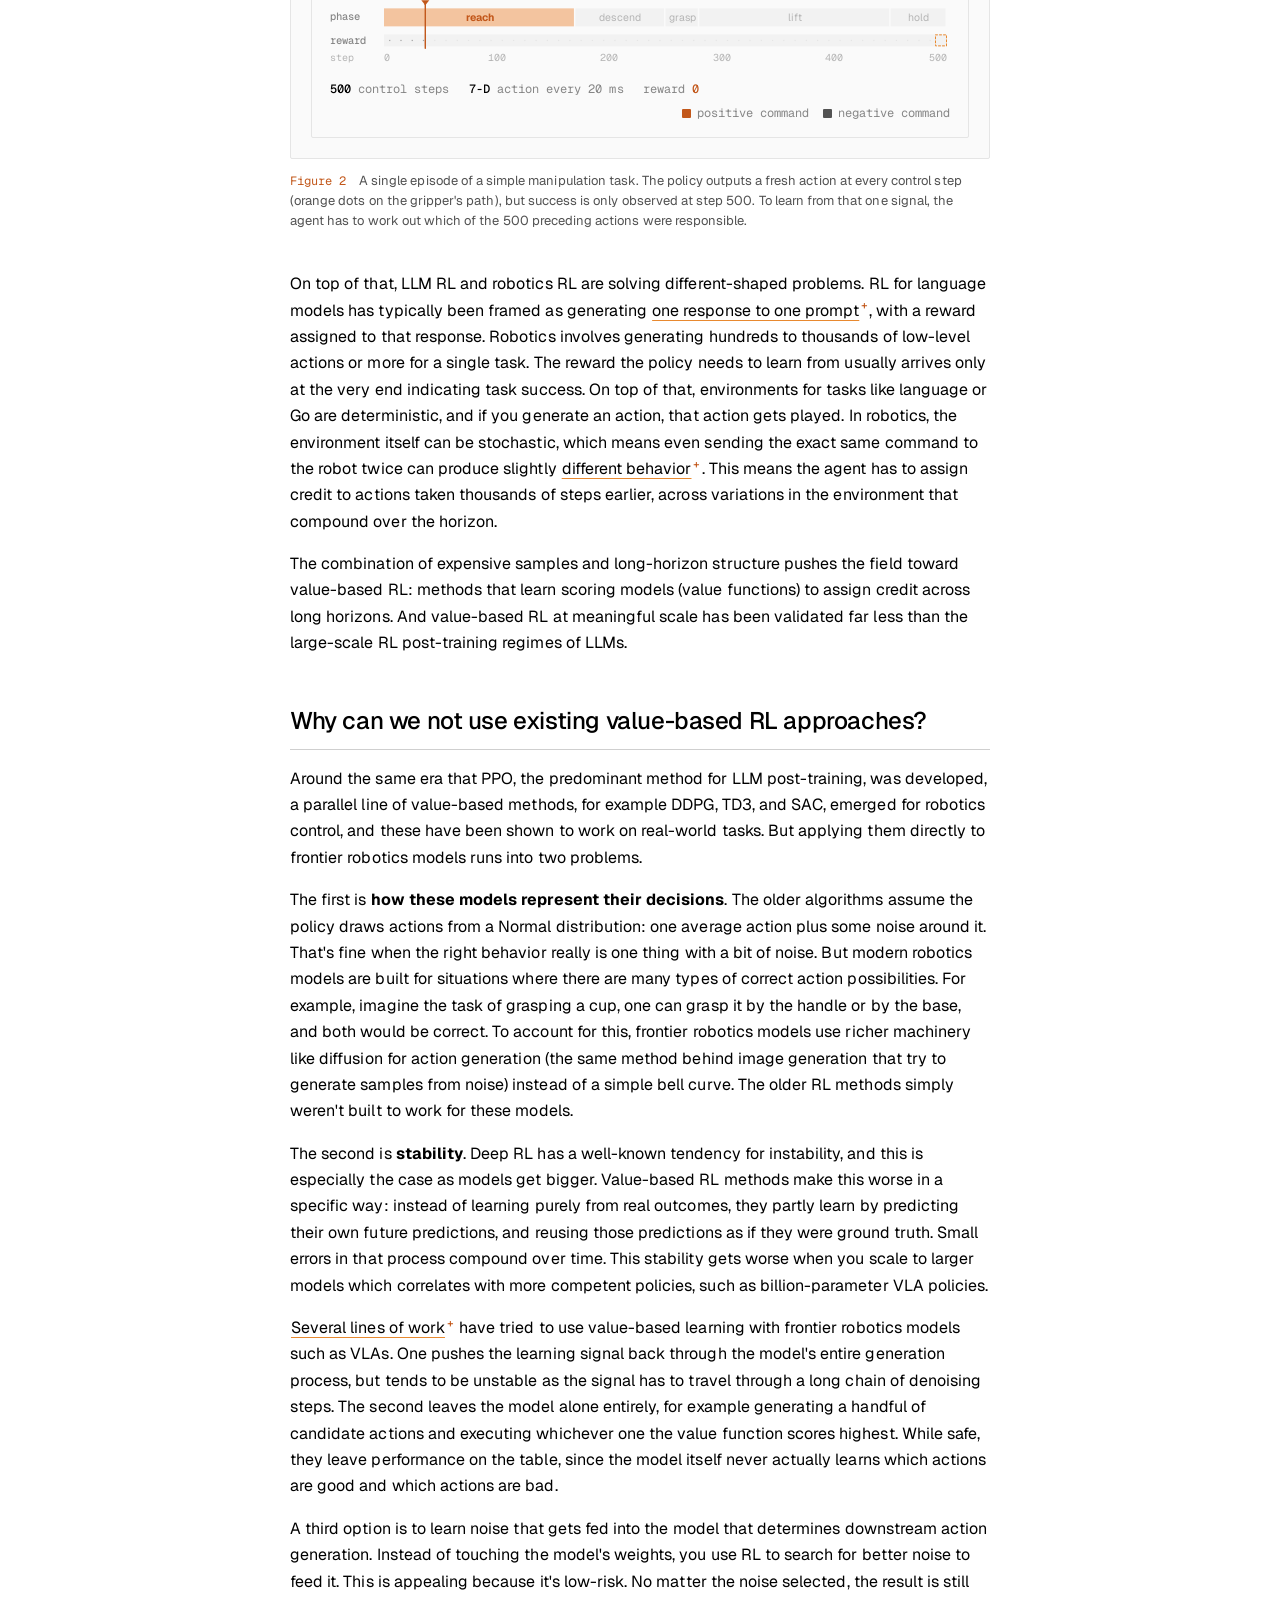
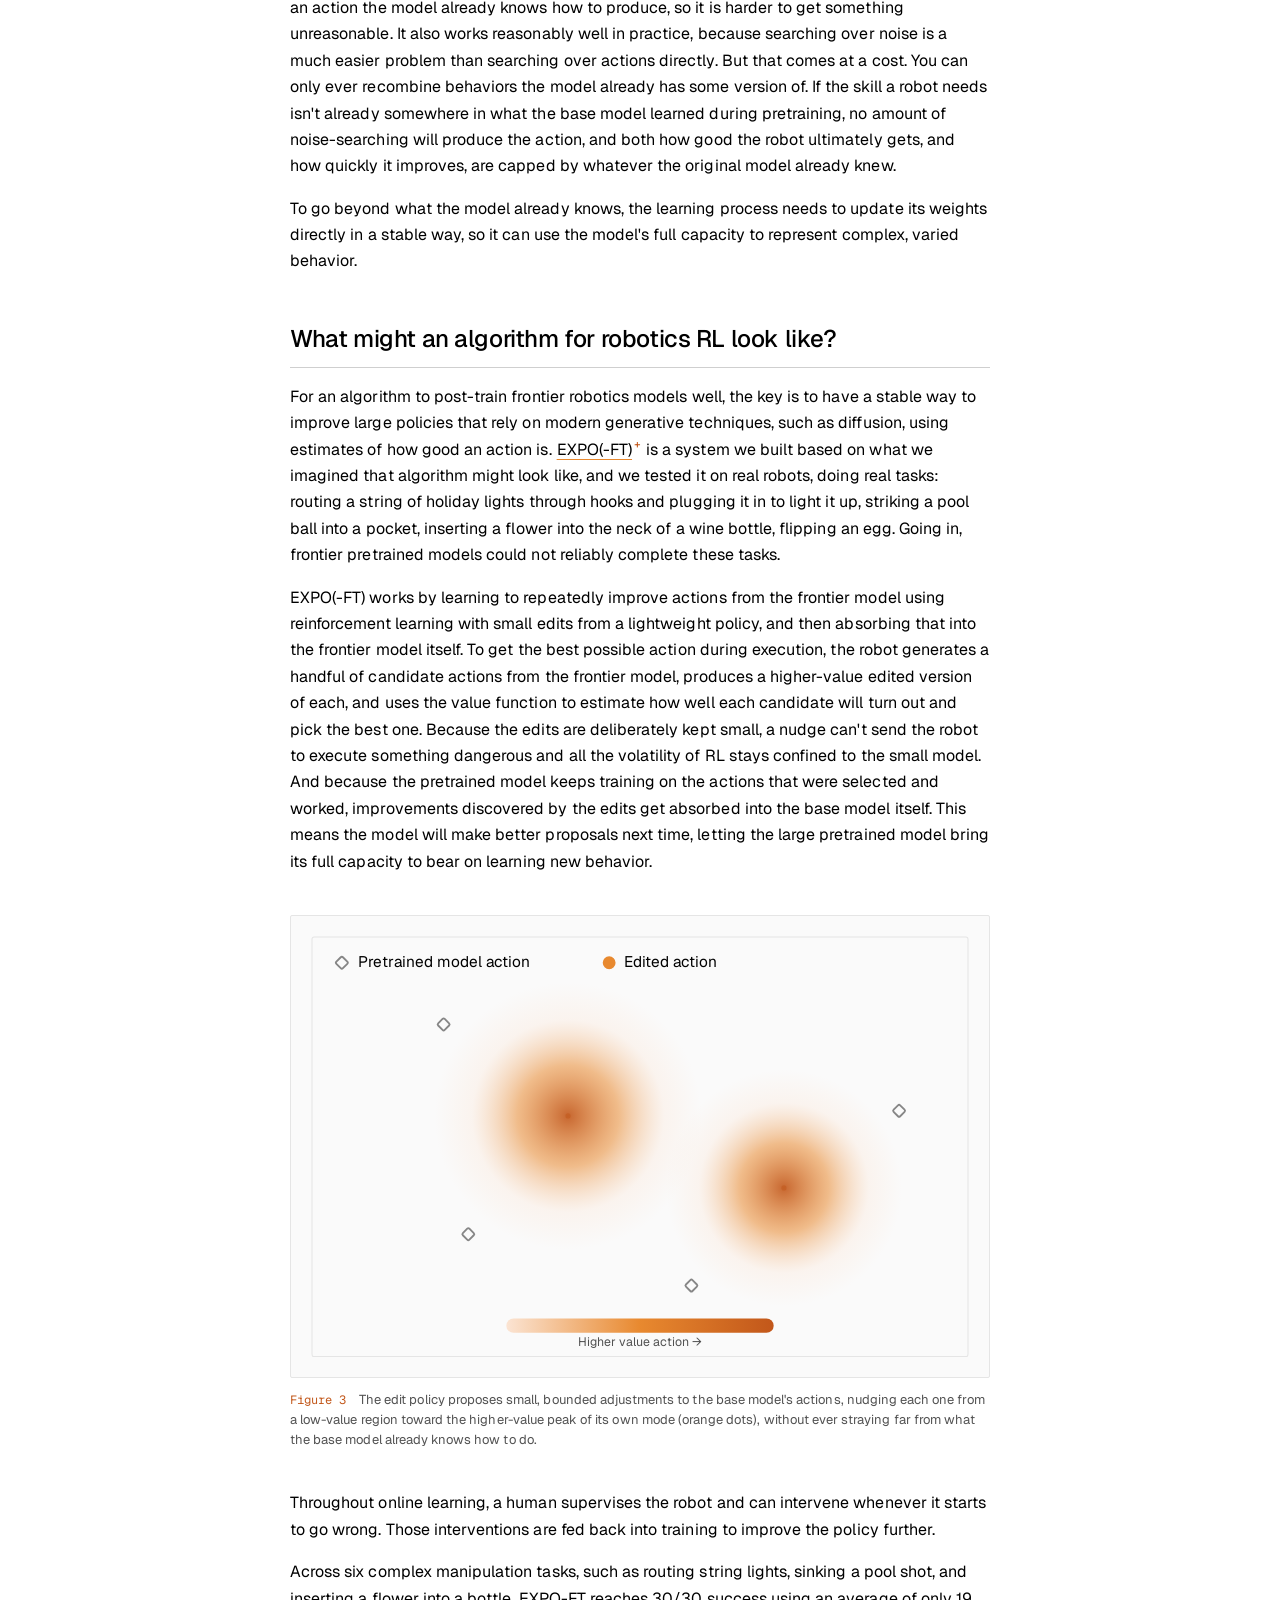
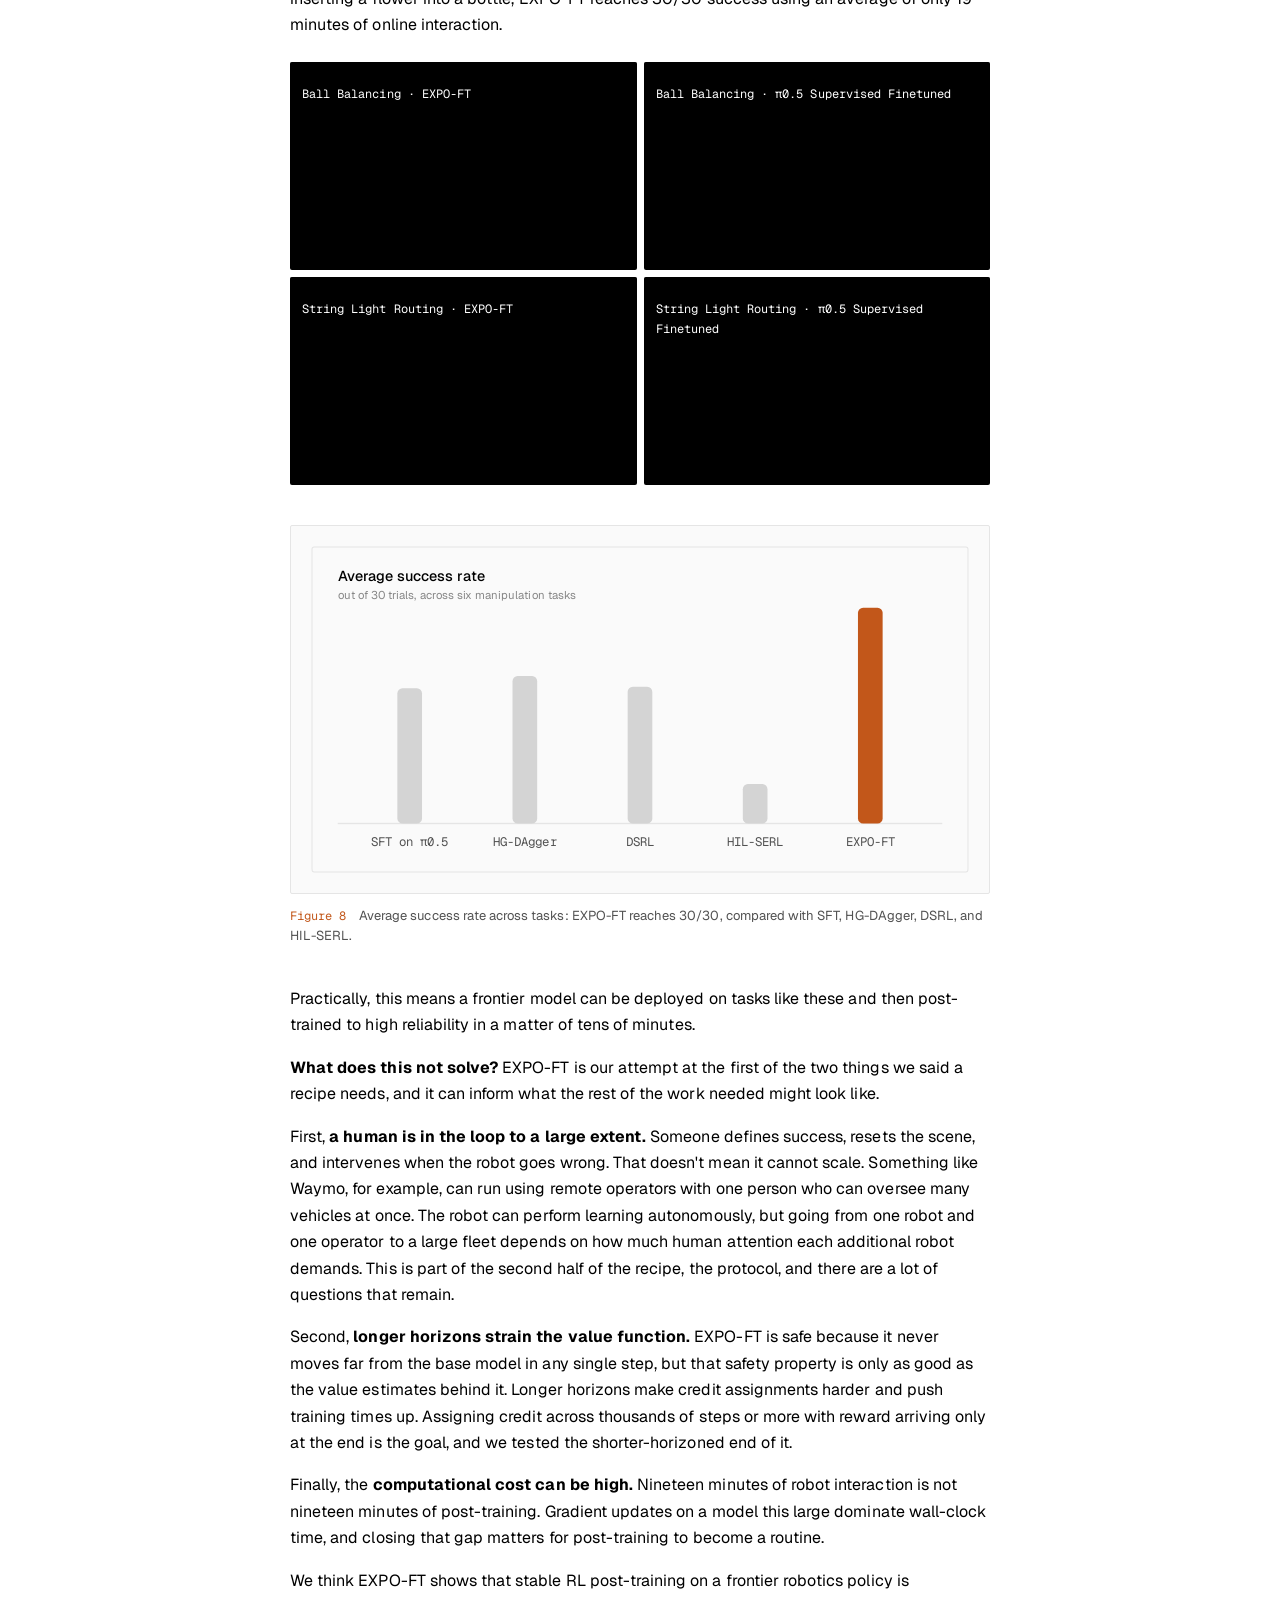
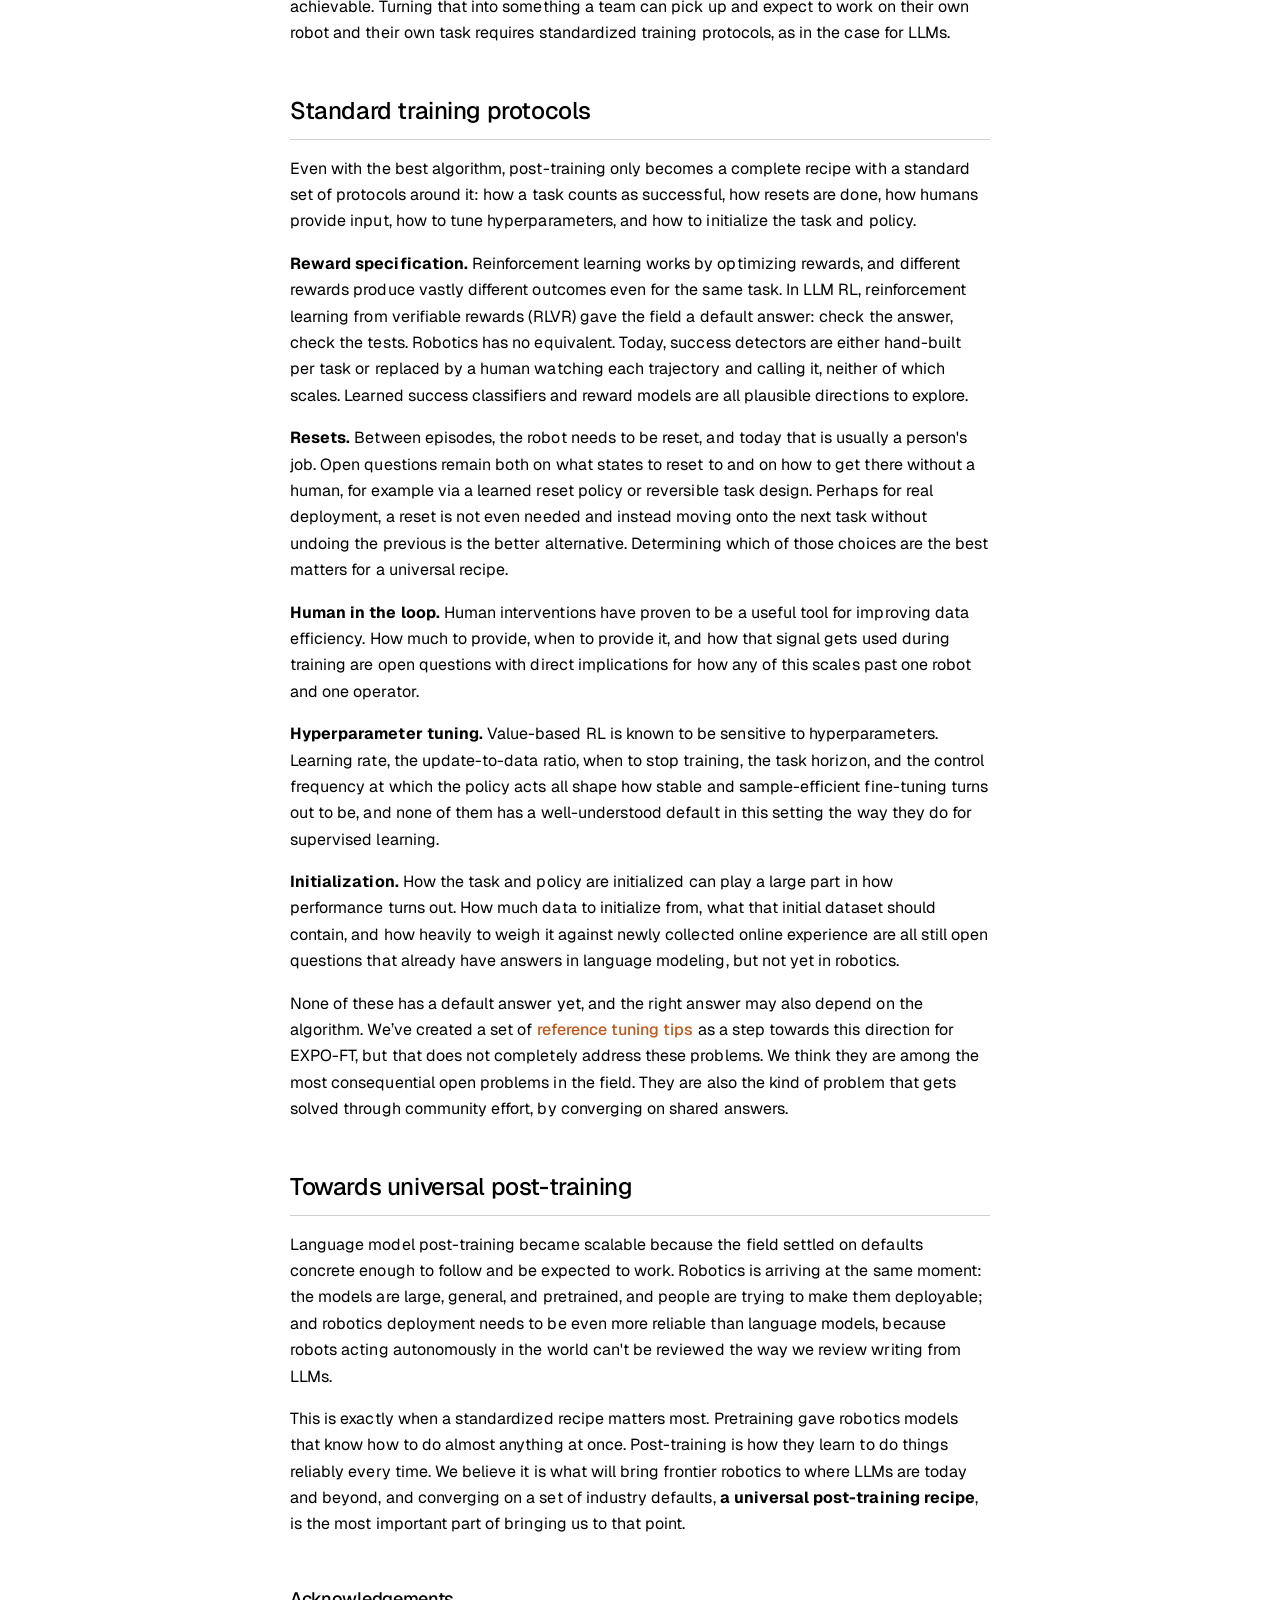
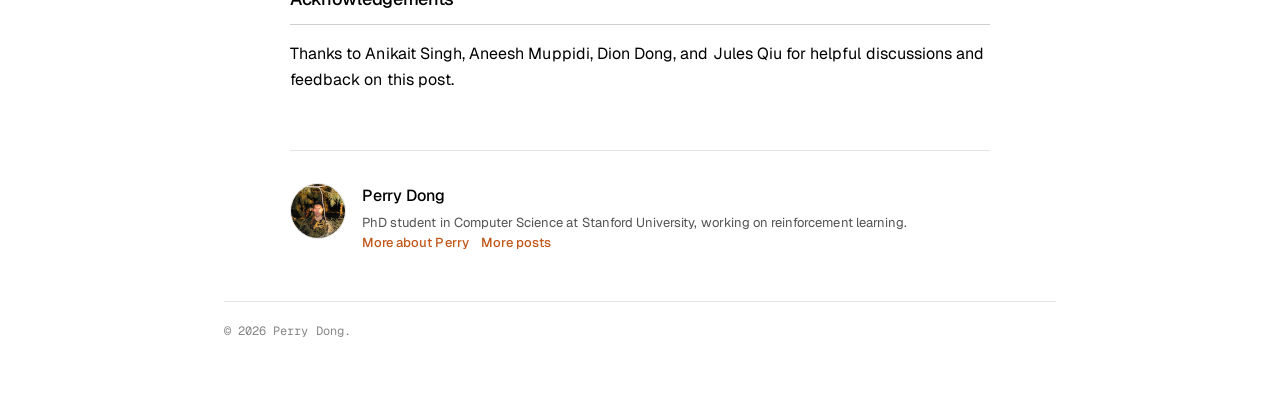
==== commit 04d8787f: "index.html" ====
--- a/posts/post-training.html
+++ b/posts/post-training.html
@@ -180,12 +180,20 @@
       </figure>
 
       <div class="sidenote-wrap">
-        <p>On top of that, LLM RL and robotics RL are solving different-shaped problems. RL for language models has typically been framed as generating <button type="button" class="sidenote-ref" aria-expanded="false" aria-controls="sn-one-response">one response to one prompt</button>, with a reward assigned to that response. Robotics involves generating hundreds to thousands of low-level actions or more for a single task. The reward the policy needs to learn from usually arrives only at the very end indicating task success. On top of that, environments for tasks like language or Go are deterministic and if you generate an action, that action gets played. In robotics, the environment itself can be stochastic, which means even sending the exact same command to the robot twice can produce slightly different behavior. This means the agent has to assign credit to actions taken thousands of steps earlier, across variations in the environment that compound over the horizon.</p>
+        <p>On top of that, LLM RL and robotics RL are solving different-shaped problems. RL for language models has typically been framed as generating <button type="button" class="sidenote-ref" aria-expanded="false" aria-controls="sn-one-response">one response to one prompt</button>, with a reward assigned to that response. Robotics involves generating hundreds to thousands of low-level actions or more for a single task. The reward the policy needs to learn from usually arrives only at the very end indicating task success. On top of that, environments for tasks like language or Go are deterministic, and if you generate an action, that action gets played. In robotics, the environment itself can be stochastic, which means even sending the exact same command to the robot twice can produce slightly <button type="button" class="sidenote-ref" aria-expanded="false" aria-controls="sn-stochastic">different behavior</button>. This means the agent has to assign credit to actions taken thousands of steps earlier, across variations in the environment that compound over the horizon.</p>
         <aside class="sidenote" id="sn-one-response" aria-label="Side note: one response to one prompt">
           <div class="sidenote-inner">
             <div class="sidenote-body">
               <span class="sidenote-label">On &ldquo;one response&rdquo;</span>
               <p>Though recent agentic tasks/tool use are getting quite a bit longer.</p>
+            </div>
+          </div>
+        </aside>
+        <aside class="sidenote" id="sn-stochastic" aria-label="Side note: different behavior">
+          <div class="sidenote-inner">
+            <div class="sidenote-body">
+              <span class="sidenote-label">On &ldquo;different behavior&rdquo;</span>
+              <p>Think of things like the robot not executing commands exactly, unpredictable contact such as objects slipping, noisy sensors, and external disturbances like wind or uneven ground.</p>
             </div>
           </div>
         </aside>
